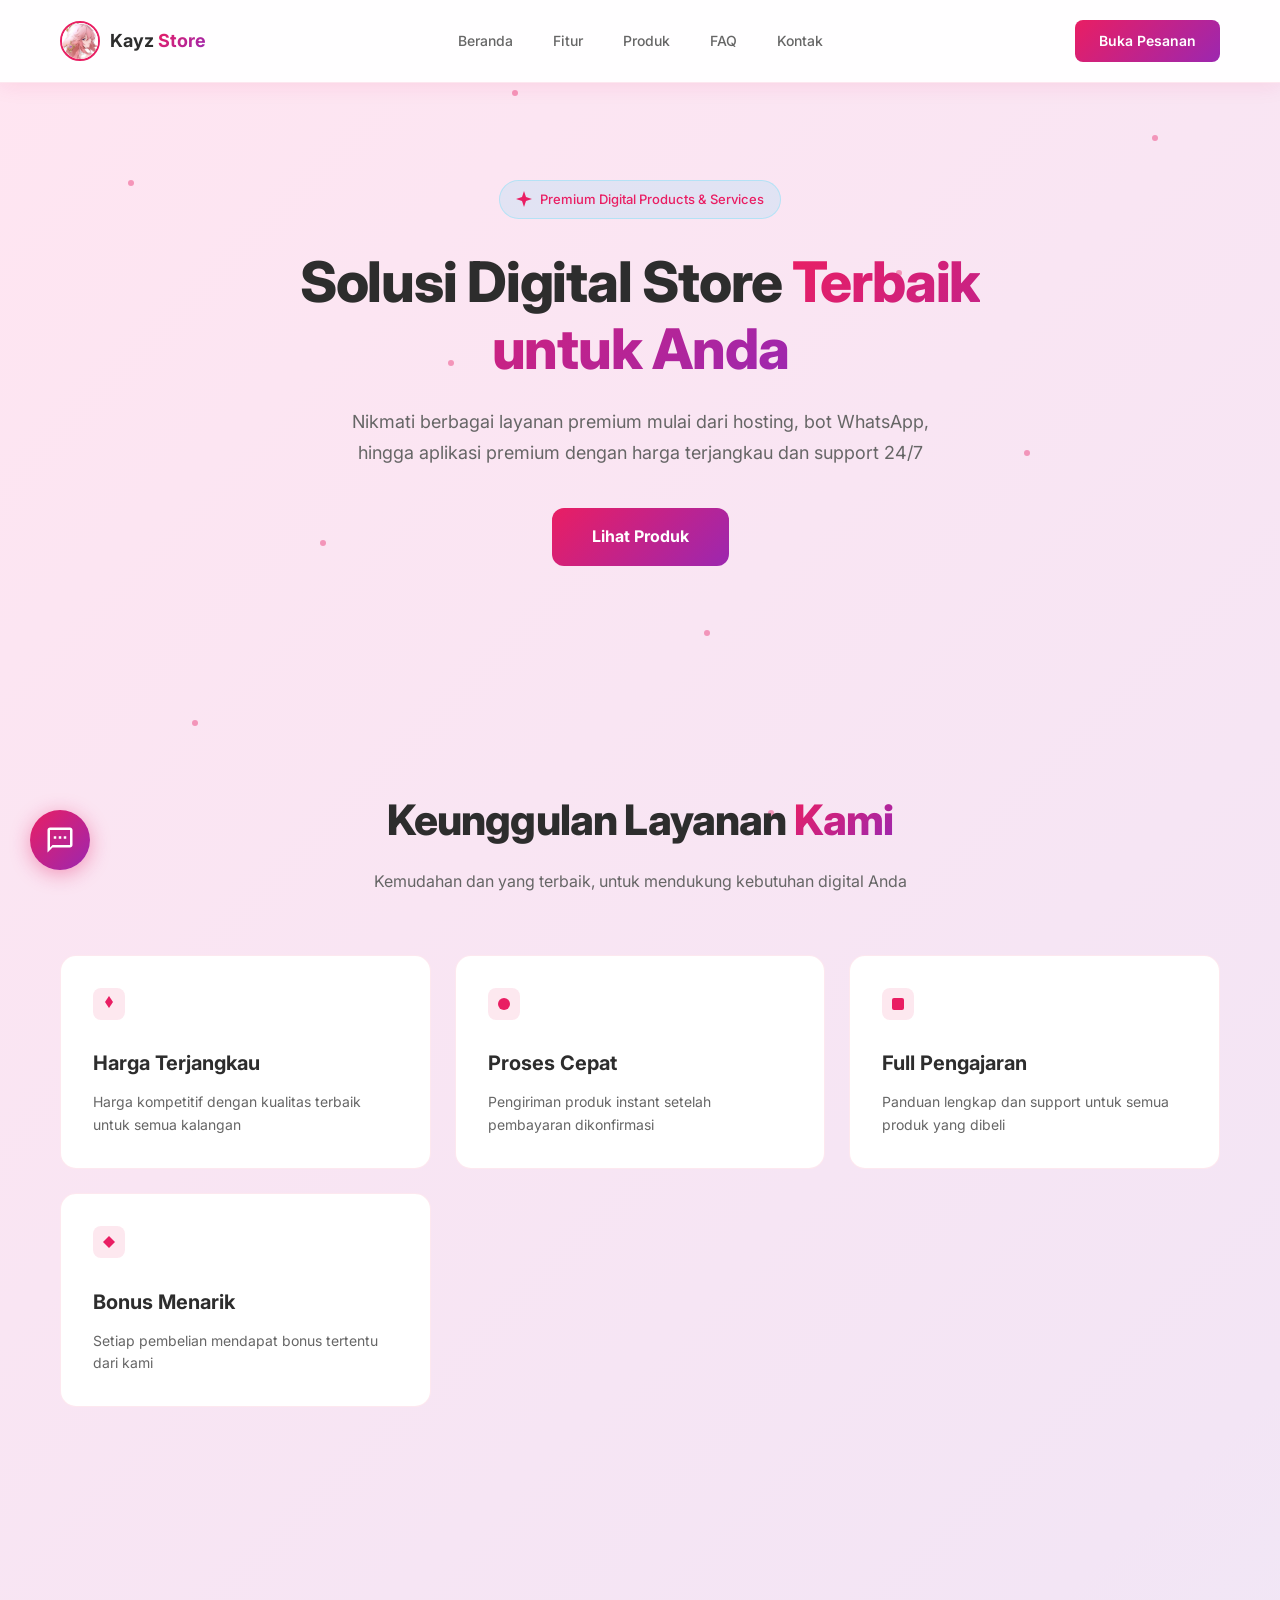
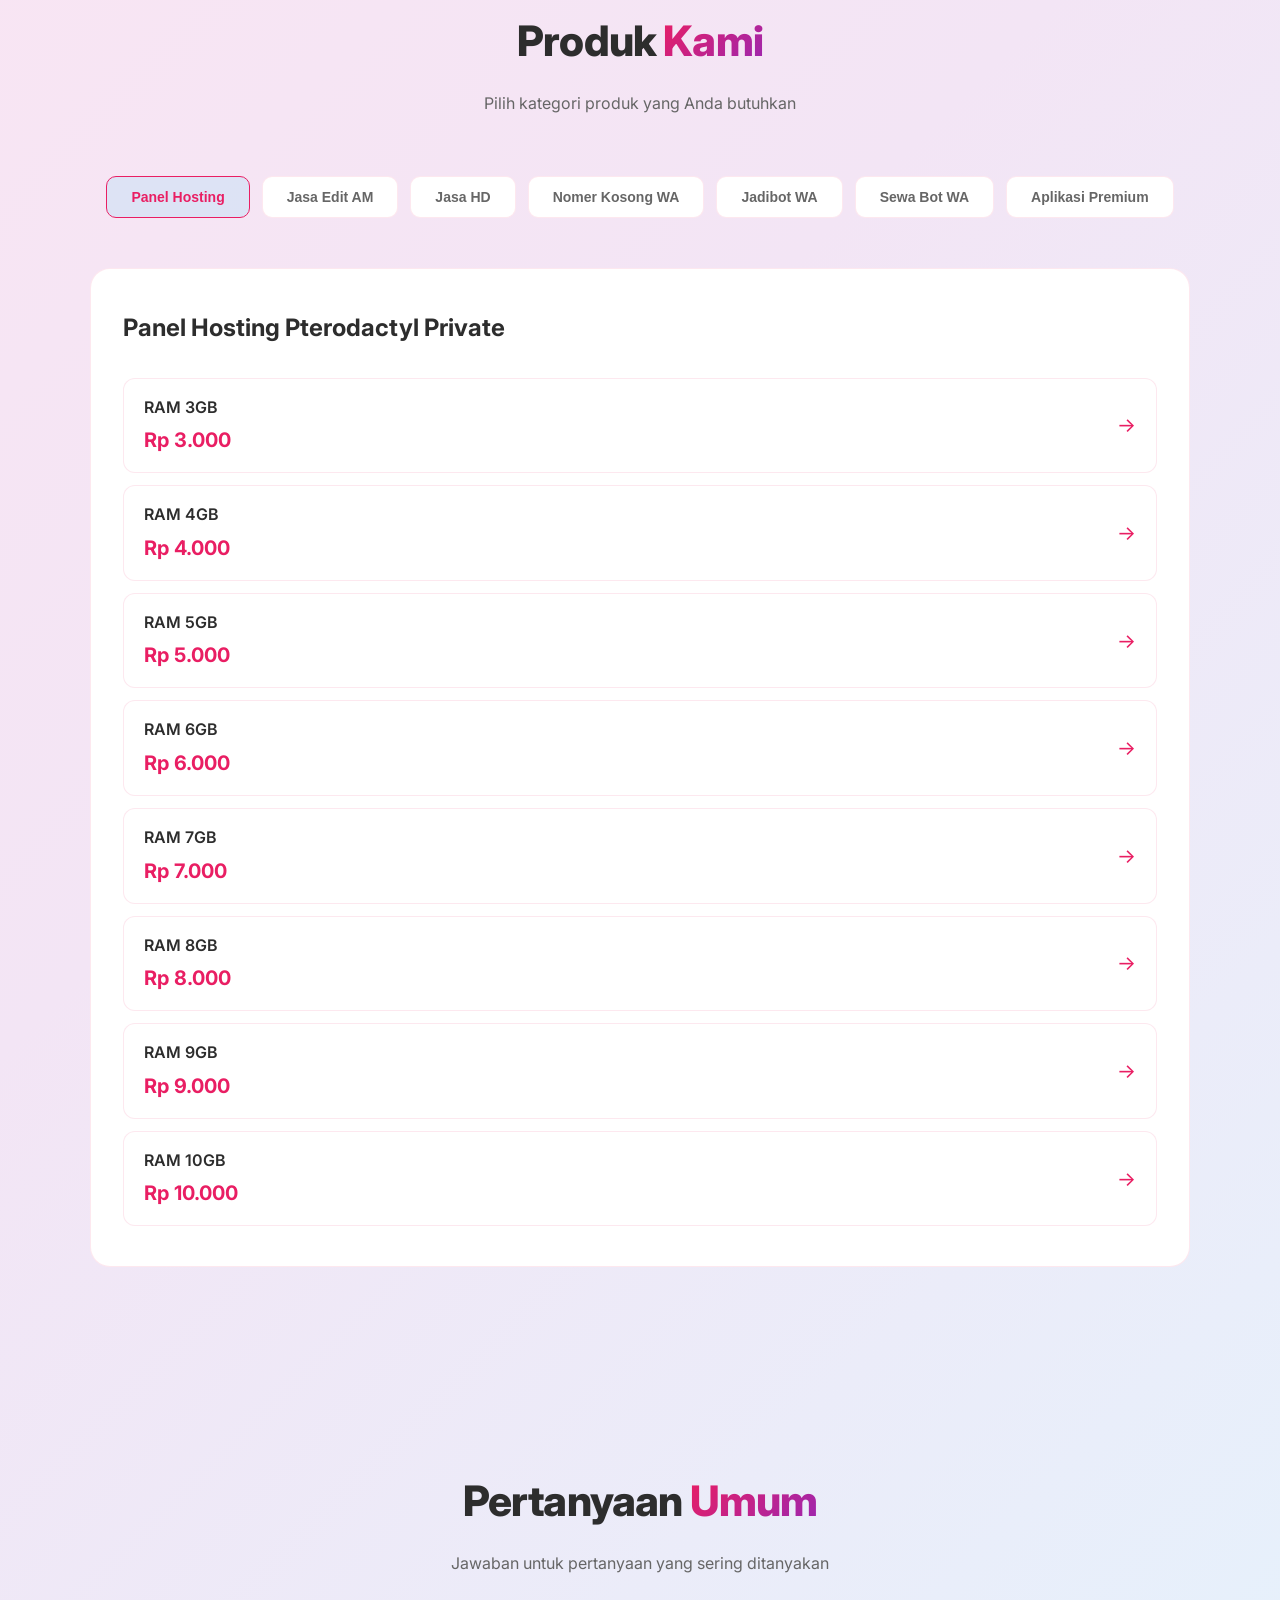
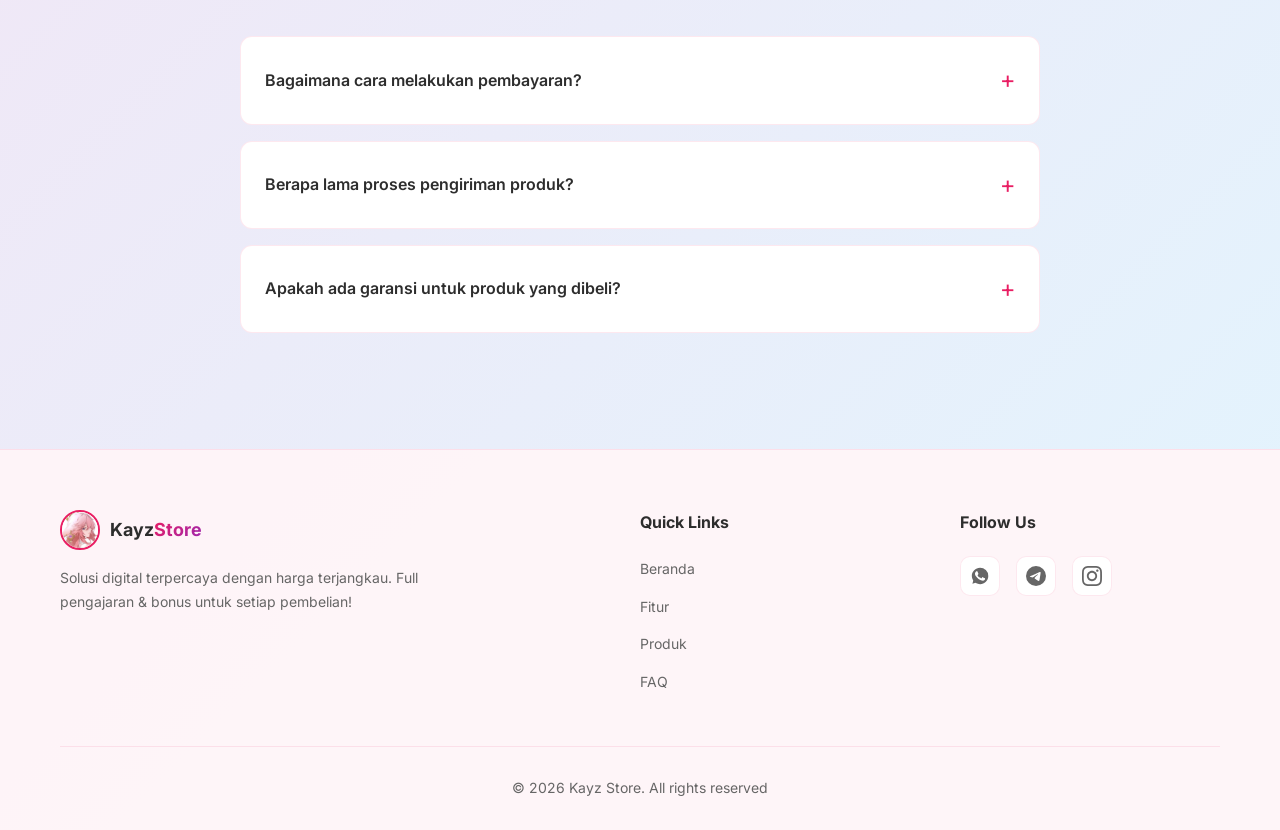
==== index.html @ a599d887 "Add files via upload" ====
<!DOCTYPE html>
<html lang="id">
<head>
    <meta charset="UTF-8">
    <meta name="viewport" content="width=device-width, initial-scale=1.0">
    <title>Kayz Store - Premium Digital Store</title>
    <link rel="stylesheet" href="style.css">
    <link rel="preconnect" href="https://fonts.googleapis.com">
    <link rel="preconnect" href="https://fonts.gstatic.com" crossorigin>
    <link href="https://fonts.googleapis.com/css2?family=Inter:wght@300;400;500;600;700;800&display=swap" rel="stylesheet">
</head>
<body>
    <!-- Animated Background Particles -->
    <div class="particles-container">
        <div class="particle"></div>
        <div class="particle"></div>
        <div class="particle"></div>
        <div class="particle"></div>
        <div class="particle"></div>
        <div class="particle"></div>
        <div class="particle"></div>
        <div class="particle"></div>
        <div class="particle"></div>
        <div class="particle"></div>
    </div>

    <!-- Navigation --> 
    <nav class="navbar">
        <div class="container">
            <div class="nav-content">
                <div class="logo">
                    <img src="kayz.png" alt="Kayz Store" class="logo-img" onerror="this.style.display='none'; this.nextElementSibling.style.display='inline-block';">
                    <svg width="20" height="20" viewBox="0 0 20 20" fill="none" style="display:none;">
                        <rect width="20" height="20" rx="4" fill="url(#gradient1)"/>
                        <defs>
                            <linearGradient id="gradient1" x1="0" y1="0" x2="20" y2="20">
                                <stop offset="0%" stop-color="#E91E63"/>
                                <stop offset="100%" stop-color="#9C27B0"/>
                            </linearGradient>
                        </defs>
                    </svg>
                    <span>Kayz <span class="logo-gradient">Store</span></span>
                </div>
                <ul class="nav-menu">
                    <li><a href="#beranda">Beranda</a></li>
                    <li><a href="#fitur">Fitur</a></li>
                    <li><a href="#produk">Produk</a></li>
                    <li><a href="#faq">FAQ</a></li>
                    <li><a href="#kontak">Kontak</a></li>
                </ul>
                <a href="#produk" class="btn-primary">Buka Pesanan</a>
            </div>
        </div>
    </nav>

    <!-- Hero Section -->
    <section class="hero" id="beranda">
        <div class="container">
            <div class="hero-content">
                <div class="badge">
                    <svg width="16" height="16" viewBox="0 0 16 16" fill="none">
                        <path d="M8 0L10 6L16 8L10 10L8 16L6 10L0 8L6 6L8 0Z" fill="#E91E63"/>
                    </svg>
                    <span>Premium Digital Products & Services</span>
                </div>
                <h1 class="hero-title">
                    Solusi Digital Store <span class="gradient-text">Terbaik untuk Anda</span>
                </h1>
                <p class="hero-description">
                    Nikmati berbagai layanan premium mulai dari hosting, bot WhatsApp, 
                    hingga aplikasi premium dengan harga terjangkau dan support 24/7
                </p>
                <a href="#produk" class="btn-hero">Lihat Produk</a>
            </div>
        </div>
    </section>

    <!-- Features Section -->
    <section class="features" id="fitur">
        <div class="container">
            <div class="section-header">
                <h2>Keunggulan Layanan <span class="gradient-text">Kami</span></h2>
                <p>Kemudahan dan yang terbaik, untuk mendukung kebutuhan digital Anda</p>
            </div>
            <div class="features-grid">
                <div class="feature-card">
                    <div class="feature-icon">
                        <svg width="32" height="32" viewBox="0 0 32 32" fill="none">
                            <rect width="32" height="32" rx="8" fill="rgba(233, 30, 99, 0.1)"/>
                            <path d="M16 8L20 14L16 20L12 14L16 8Z" fill="#E91E63"/>
                        </svg>
                    </div>
                    <h3>Harga Terjangkau</h3>
                    <p>Harga kompetitif dengan kualitas terbaik untuk semua kalangan</p>
                </div>
                <div class="feature-card">
                    <div class="feature-icon">
                        <svg width="32" height="32" viewBox="0 0 32 32" fill="none">
                            <rect width="32" height="32" rx="8" fill="rgba(233, 30, 99, 0.1)"/>
                            <circle cx="16" cy="16" r="6" fill="#E91E63"/>
                        </svg>
                    </div>
                    <h3>Proses Cepat</h3>
                    <p>Pengiriman produk instant setelah pembayaran dikonfirmasi</p>
                </div>
                <div class="feature-card">
                    <div class="feature-icon">
                        <svg width="32" height="32" viewBox="0 0 32 32" fill="none">
                            <rect width="32" height="32" rx="8" fill="rgba(233, 30, 99, 0.1)"/>
                            <rect x="10" y="10" width="12" height="12" rx="2" fill="#E91E63"/>
                        </svg>
                    </div>
                    <h3>Full Pengajaran</h3>
                    <p>Panduan lengkap dan support untuk semua produk yang dibeli</p>
                </div>
                <div class="feature-card">
                    <div class="feature-icon">
                        <svg width="32" height="32" viewBox="0 0 32 32" fill="none">
                            <rect width="32" height="32" rx="8" fill="rgba(233, 30, 99, 0.1)"/>
                            <path d="M16 10L22 16L16 22L10 16L16 10Z" fill="#E91E63"/>
                        </svg>
                    </div>
                    <h3>Bonus Menarik</h3>
                    <p>Setiap pembelian mendapat bonus tertentu dari kami</p>
                </div>
            </div>
        </div>
    </section>

    <!-- Products Section -->
    <section class="packages" id="produk">
        <div class="container">
            <div class="section-header">
                <h2>Produk <span class="gradient-text">Kami</span></h2>
                <p>Pilih kategori produk yang Anda butuhkan</p>
            </div>
            <div class="package-tabs">
                <button class="tab-btn active" data-tab="panel">Panel Hosting</button>
                <button class="tab-btn" data-tab="jasaedit">Jasa Edit AM</button>
                <button class="tab-btn" data-tab="jasahd">Jasa HD</button>
                <button class="tab-btn" data-tab="nomer">Nomer Kosong WA</button>
                <button class="tab-btn" data-tab="jadibot">Jadibot WA</button>
                <button class="tab-btn" data-tab="sewabot">Sewa Bot WA</button>
                <button class="tab-btn" data-tab="aplikasi">Aplikasi Premium</button>
            </div>

            <!-- Panel Hosting Content -->
            <div id="content-panel" class="tab-content active">
                <div class="packages-grid">
                    <div class="package-card">
                        <div class="package-header">
                            <h3>Panel Hosting Pterodactyl Private</h3>
                        </div>
                        <div class="product-list">
                            <div class="product-item" onclick="openPaymentModal('RAM 3GB', '3.000')">
                                <div class="product-info">
                                    <h4>RAM 3GB</h4>
                                    <p>Rp 3.000</p>
                                </div>
                                <span class="product-arrow">→</span>
                            </div>
                            <div class="product-item" onclick="openPaymentModal('RAM 4GB', '4.000')">
                                <div class="product-info">
                                    <h4>RAM 4GB</h4>
                                    <p>Rp 4.000</p>
                                </div>
                                <span class="product-arrow">→</span>
                            </div>
                            <div class="product-item" onclick="openPaymentModal('RAM 5GB', '5.000')">
                                <div class="product-info">
                                    <h4>RAM 5GB</h4>
                                    <p>Rp 5.000</p>
                                </div>
                                <span class="product-arrow">→</span>
                            </div>
                            <div class="product-item" onclick="openPaymentModal('RAM 6GB', '6.000')">
                                <div class="product-info">
                                    <h4>RAM 6GB</h4>
                                    <p>Rp 6.000</p>
                                </div>
                                <span class="product-arrow">→</span>
                            </div>
                            <div class="product-item" onclick="openPaymentModal('RAM 7GB', '7.000')">
                                <div class="product-info">
                                    <h4>RAM 7GB</h4>
                                    <p>Rp 7.000</p>
                                </div>
                                <span class="product-arrow">→</span>
                            </div>
                            <div class="product-item" onclick="openPaymentModal('RAM 8GB', '8.000')">
                                <div class="product-info">
                                    <h4>RAM 8GB</h4>
                                    <p>Rp 8.000</p>
                                </div>
                                <span class="product-arrow">→</span>
                            </div>
                            <div class="product-item" onclick="openPaymentModal('RAM 9GB', '9.000')">
                                <div class="product-info">
                                    <h4>RAM 9GB</h4>
                                    <p>Rp 9.000</p>
                                </div>
                                <span class="product-arrow">→</span>
                            </div>
                            <div class="product-item" onclick="openPaymentModal('RAM 10GB', '10.000')">
                                <div class="product-info">
                                    <h4>RAM 10GB</h4>
                                    <p>Rp 10.000</p>
                                </div>
                                <span class="product-arrow">→</span>
                            </div>
                        </div>
                    </div>
                </div>
            </div>

            <!-- Jasa Edit AM Content -->
            <div id="content-jasaedit" class="tab-content">
                <div class="packages-grid">
                    <div class="package-card">
                        <div class="package-header">
                            <h3>Jasa Edit AM ( Preset Dari Lu )</h3>
                        </div>
                        <div class="product-list">
                            <div class="product-item" onclick="openPaymentModal('Jasa Edit AM - Konsep Sendiri', '2.000 - 5.000')">
                                <div class="product-info">
                                    <h4>Konsep Sendiri</h4>
                                    <p>Rp 2.000 - 5.000</p>
                                </div>
                                <span class="product-arrow">→</span>
                            </div>
                            <div class="product-item" onclick="openPaymentModal('Jasa Edit AM - Konsep Collab', '4.000 - 7.000')">
                                <div class="product-info">
                                    <h4>Konsep Collab</h4>
                                    <p>Rp 4.000 - 7.000</p>
                                </div>
                                <span class="product-arrow">→</span>
                            </div>
                        </div>
                    </div>
                </div>
            </div>

            <!-- Jasa HD Content -->
            <div id="content-jasahd" class="tab-content">
                <div class="packages-grid">
                    <div class="package-card">
                        <div class="package-header">
                            <h3>Jasa HD</h3>
                        </div>
                        <div class="product-list">
                            <div class="product-item" onclick="openPaymentModal('Jasa HD - Foto', '50P')">
                                <div class="product-info">
                                    <h4>Foto</h4>
                                    <p>50P</p>
                                </div>
                                <span class="product-arrow">→</span>
                            </div>
                            <div class="product-item" onclick="openPaymentModal('Jasa HD - Super HD', '500P')">
                                <div class="product-info">
                                    <h4>Super HD</h4>
                                    <p>150P</p>
                                </div>
                                <span class="product-arrow">→</span>
                            </div>
                            <div class="product-item" onclick="openPaymentModal('Jasa HD - Video', '100P')">
                                <div class="product-info">
                                    <h4>Video</h4>
                                    <p>100P</p>
                                </div>
                                <span class="product-arrow">→</span>
                            </div>
                        </div>
                    </div>
                </div>
            </div>

            <!-- Nomer Kosong WA Content -->
            <div id="content-nomer" class="tab-content">
                <div class="packages-grid">
                    <div class="package-card">
                        <div class="package-header">
                            <h3>Nomer Kosong WhatsApp</h3>
                        </div>
                        <div class="product-list">
                            <div class="product-item" onclick="openPaymentModal('Nomer Kosong WA - 1 Nomer', '5.000')">
                                <div class="product-info">
                                    <h4>1 Nomer</h4>
                                    <p>Rp 5.000</p>
                                </div>
                                <span class="product-arrow">→</span>
                            </div>
                            <div class="product-item" onclick="openPaymentModal('Nomer Kosong WA - 2 Nomer', '9.000')">
                                <div class="product-info">
                                    <h4>2 Nomer</h4>
                                    <p>Rp 9.000</p>
                                </div>
                                <span class="product-arrow">→</span>
                            </div>
                        </div>
                    </div>
                </div>
            </div>

            <!-- Jadibot WA Content -->
            <div id="content-jadibot" class="tab-content">
                <div class="packages-grid">
                    <div class="package-card">
                        <div class="package-header">
                            <h3>Jadibot WhatsApp</h3>
                        </div>
                        <div class="product-list">
                            <div class="product-item" onclick="openPaymentModal('Jadibot WA - 15 Hari', '8.000')">
                                <div class="product-info">
                                    <h4>15 Hari</h4>
                                    <p>Rp 8.000</p>
                                </div>
                                <span class="product-arrow">→</span>
                            </div>
                            <div class="product-item" onclick="openPaymentModal('Jadibot WA - 30 Hari', '15.000')">
                                <div class="product-info">
                                    <h4>30 Hari</h4>
                                    <p>Rp 15.000</p>
                                </div>
                                <span class="product-arrow">→</span>
                            </div>
                        </div>
                    </div>
                </div>
            </div>

            <!-- Sewa Bot WA Content -->
            <div id="content-sewabot" class="tab-content">
                <div class="packages-grid">
                    <div class="package-card">
                        <div class="package-header">
                            <h3>Sewa Bot WhatsApp</h3>
                        </div>
                        <div class="product-list">
                            <div class="product-item" onclick="openPaymentModal('Sewa Bot WA - 1 Hari', '1.000')">
                                <div class="product-info">
                                    <h4>1 Hari</h4>
                                    <p>Rp 1.000</p>
                                </div>
                                <span class="product-arrow">→</span>
                            </div>
                            <div class="product-item" onclick="openPaymentModal('Sewa Bot WA - 10 Hari', '7.000')">
                                <div class="product-info">
                                    <h4>10 Hari</h4>
                                    <p>Rp 7.000</p>
                                </div>
                                <span class="product-arrow">→</span>
                            </div>
                            <div class="product-item" onclick="openPaymentModal('Sewa Bot WA - 20 Hari', '11.000')">
                                <div class="product-info">
                                    <h4>20 Hari</h4>
                                    <p>Rp 11.000</p>
                                </div>
                                <span class="product-arrow">→</span>
                            </div>
                            <div class="product-item" onclick="openPaymentModal('Sewa Bot WA - 30 Hari', '15.000')">
                                <div class="product-info">
                                    <h4>30 Hari</h4>
                                    <p>Rp 15.000</p>
                                </div>
                                <span class="product-arrow">→</span>
                            </div>
                        </div>
                    </div>
                </div>
            </div>

            <!-- Aplikasi Premium Content -->
            <div id="content-aplikasi" class="tab-content">
                <div class="packages-grid">
                    <div class="package-card">
                        <div class="package-header">
                            <h3>Aplikasi Premium</h3>
                        </div>
                        <div class="product-list" style="grid-template-columns: 1fr 1fr;">
                            <div class="product-item" onclick="openPaymentModal('AM Premium', 'Chat Admin')">
                                <div class="product-info">
                                    <h4>AM</h4>
                                </div>
                                <span class="product-arrow">→</span>
                            </div>
                            <div class="product-item" onclick="openPaymentModal('App Musik Premium', 'Chat Admin')">
                                <div class="product-info">
                                    <h4>App Musik</h4>
                                </div>
                                <span class="product-arrow">→</span>
                            </div>
                            <div class="product-item" onclick="openPaymentModal('BStation Premium', 'Chat Admin')">
                                <div class="product-info">
                                    <h4>BStation</h4>
                                </div>
                                <span class="product-arrow">→</span>
                            </div>
                            <div class="product-item" onclick="openPaymentModal('Canva Premium', 'Chat Admin')">
                                <div class="product-info">
                                    <h4>Canva</h4>
                                </div>
                                <span class="product-arrow">→</span>
                            </div>
                            <div class="product-item" onclick="openPaymentModal('CapCut Premium', 'Chat Admin')">
                                <div class="product-info">
                                    <h4>CapCut</h4>
                                </div>
                                <span class="product-arrow">→</span>
                            </div>
                            <div class="product-item" onclick="openPaymentModal('ChatGPT Premium', 'Chat Admin')">
                                <div class="product-info">
                                    <h4>ChatGPT</h4>
                                </div>
                                <span class="product-arrow">→</span>
                            </div>
                            <div class="product-item" onclick="openPaymentModal('Fizzo Premium', 'Chat Admin')">
                                <div class="product-info">
                                    <h4>Fizzo</h4>
                                </div>
                                <span class="product-arrow">→</span>
                            </div>
                            <div class="product-item" onclick="openPaymentModal('Gemini Premium', 'Chat Admin')">
                                <div class="product-info">
                                    <h4>Gemini</h4>
                                </div>
                                <span class="product-arrow">→</span>
                            </div>
                            <div class="product-item" onclick="openPaymentModal('Get Contact Premium', 'Chat Admin')">
                                <div class="product-info">
                                    <h4>Get Contact</h4>
                                </div>
                                <span class="product-arrow">→</span>
                            </div>
                            <div class="product-item" onclick="openPaymentModal('Ibis Paint Premium', 'Chat Admin')">
                                <div class="product-info">
                                    <h4>Ibis Paint</h4>
                                </div>
                                <span class="product-arrow">→</span>
                            </div>
                            <div class="product-item" onclick="openPaymentModal('iQiyi Premium', 'Chat Admin')">
                                <div class="product-info">
                                    <h4>iQiyi</h4>
                                </div>
                                <span class="product-arrow">→</span>
                            </div>
                            <div class="product-item" onclick="openPaymentModal('Lightroom Premium', 'Chat Admin')">
                                <div class="product-info">
                                    <h4>Lightroom</h4>
                                </div>
                                <span class="product-arrow">→</span>
                            </div>
                            <div class="product-item" onclick="openPaymentModal('Loklok Premium', 'Chat Admin')">
                                <div class="product-info">
                                    <h4>Loklok</h4>
                                </div>
                                <span class="product-arrow">→</span>
                            </div>
                            <div class="product-item" onclick="openPaymentModal('MangoTV Premium', 'Chat Admin')">
                                <div class="product-info">
                                    <h4>MangoTV</h4>
                                </div>
                                <span class="product-arrow">→</span>
                            </div>
                            <div class="product-item" onclick="openPaymentModal('Meitu Premium', 'Chat Admin')">
                                <div class="product-info">
                                    <h4>Meitu</h4>
                                </div>
                                <span class="product-arrow">→</span>
                            </div>
                            <div class="product-item" onclick="openPaymentModal('Melolo Premium', 'Chat Admin')">
                                <div class="product-info">
                                    <h4>Melolo</h4>
                                </div>
                                <span class="product-arrow">→</span>
                            </div>
                            <div class="product-item" onclick="openPaymentModal('Microsoft Premium', 'Chat Admin')">
                                <div class="product-info">
                                    <h4>Microsoft</h4>
                                </div>
                                <span class="product-arrow">→</span>
                            </div>
                            <div class="product-item" onclick="openPaymentModal('Netflix Premium', 'Chat Admin')">
                                <div class="product-info">
                                    <h4>Netflix</h4>
                                </div>
                                <span class="product-arrow">→</span>
                            </div>
                            <div class="product-item" onclick="openPaymentModal('Picsart Premium', 'Chat Admin')">
                                <div class="product-info">
                                    <h4>Picsart</h4>
                                </div>
                                <span class="product-arrow">→</span>
                            </div>
                            <div class="product-item" onclick="openPaymentModal('Prime Premium', 'Chat Admin')">
                                <div class="product-info">
                                    <h4>Prime</h4>
                                </div>
                                <span class="product-arrow">→</span>
                            </div>
                            <div class="product-item" onclick="openPaymentModal('Remini Premium', 'Chat Admin')">
                                <div class="product-info">
                                    <h4>Remini</h4>
                                </div>
                                <span class="product-arrow">→</span>
                            </div>
                            <div class="product-item" onclick="openPaymentModal('Spotify Premium', 'Chat Admin')">
                                <div class="product-info">
                                    <h4>Spotify</h4>
                                </div>
                                <span class="product-arrow">→</span>
                            </div>
                            <div class="product-item" onclick="openPaymentModal('Vidio Premium', 'Chat Admin')">
                                <div class="product-info">
                                    <h4>Vidio</h4>
                                </div>
                                <span class="product-arrow">→</span>
                            </div>
                            <div class="product-item" onclick="openPaymentModal('Viu Premium', 'Chat Admin')">
                                <div class="product-info">
                                    <h4>Viu</h4>
                                </div>
                                <span class="product-arrow">→</span>
                            </div>
                            <div class="product-item" onclick="openPaymentModal('VPN Premium', 'Chat Admin')">
                                <div class="product-info">
                                    <h4>VPN</h4>
                                </div>
                                <span class="product-arrow">→</span>
                            </div>
                            <div class="product-item" onclick="openPaymentModal('WeTV Premium', 'Chat Admin')">
                                <div class="product-info">
                                    <h4>WeTV</h4>
                                </div>
                                <span class="product-arrow">→</span>
                            </div>
                            <div class="product-item" onclick="openPaymentModal('Wibuku Premium', 'Chat Admin')">
                                <div class="product-info">
                                    <h4>Wibuku</h4>
                                </div>
                                <span class="product-arrow">→</span>
                            </div>
                            <div class="product-item" onclick="openPaymentModal('Wink Premium', 'Chat Admin')">
                                <div class="product-info">
                                    <h4>Wink</h4>
                                </div>
                                <span class="product-arrow">→</span>
                            </div>
                            <div class="product-item" onclick="openPaymentModal('YouTube Premium', 'Chat Admin')">
                                <div class="product-info">
                                    <h4>YouTube</h4>
                                </div>
                                <span class="product-arrow">→</span>
                            </div>
                            <div class="product-item" onclick="openPaymentModal('Zoom Premium', 'Chat Admin')">
                                <div class="product-info">
                                    <h4>Zoom</h4>
                                </div>
                                <span class="product-arrow">→</span>
                            </div>
                        </div>
                    </div>
                </div>
            </div>
        </div>
    </section>

    <!-- FAQ Section -->
    <section class="faq" id="faq">
        <div class="container">
            <div class="section-header">
                <h2>Pertanyaan <span class="gradient-text">Umum</span></h2>
                <p>Jawaban untuk pertanyaan yang sering ditanyakan</p>
            </div>
            <div class="faq-list">
                <div class="faq-item">
                    <div class="faq-question">
                        <h3>Bagaimana cara melakukan pembayaran?</h3>
                        <span class="faq-icon">+</span>
                    </div>
                    <div class="faq-answer">
                        <p>Pilih produk yang Anda inginkan, kemudian pilih metode pembayaran DANA atau QRIS. Setelah transfer, konfirmasi ke admin untuk proses lebih lanjut.</p>
                    </div>
                </div>
                <div class="faq-item">
                    <div class="faq-question">
                        <h3>Berapa lama proses pengiriman produk?</h3>
                        <span class="faq-icon">+</span>
                    </div>
                    <div class="faq-answer">
                        <p>Produk akan dikirim maksimal 5-10 menit setelah pembayaran dikonfirmasi oleh admin kami.</p>
                    </div>
                </div>
                <div class="faq-item">
                    <div class="faq-question">
                        <h3>Apakah ada garansi untuk produk yang dibeli?</h3>
                        <span class="faq-icon">+</span>
                    </div>
                    <div class="faq-answer">
                        <p>Ya, semua produk kami bergaransi. Jika ada masalah, hubungi admin kami untuk mendapatkan bantuan atau penggantian.</p>
                    </div>
                </div>
            </div>
        </div>
    </section>

    <!-- Footer -->
    <footer class="footer" id="kontak">
        <div class="container">
            <div class="footer-content">
                <div class="footer-brand">
                    <div class="logo">
                        <img src="kayz.png" alt="Kayz Store" class="logo-img" onerror="this.style.display='none'; this.nextElementSibling.style.display='inline-block';">
                        <svg width="20" height="20" viewBox="0 0 20 20" fill="none" style="display:none;">
                            <rect width="20" height="20" rx="4" fill="url(#gradient2)"/>
                            <defs>
                                <linearGradient id="gradient2" x1="0" y1="0" x2="20" y2="20">
                                    <stop offset="0%" stop-color="#E91E63"/>
                                    <stop offset="100%" stop-color="#9C27B0"/>
                                </linearGradient>
                            </defs>
                        </svg>
                        <span>Kayz<span class="logo-gradient">Store</span></span>
                    </div>
                    <p>Solusi digital terpercaya dengan harga terjangkau. Full pengajaran & bonus untuk setiap pembelian!</p>
                </div>
                <div class="footer-links">
                    <h4>Quick Links</h4>
                    <ul>
                        <li><a href="#beranda">Beranda</a></li>
                        <li><a href="#fitur">Fitur</a></li>
                        <li><a href="#produk">Produk</a></li>
                        <li><a href="#faq">FAQ</a></li>
                    </ul>
                </div>
                <div class="footer-social">
                    <h4>Follow Us</h4>
                    <div class="social-icons">
                        <a href="https://whatsapp.com/channel/0029VbARUjuJUM2gI26vem1k"
   target="_blank"
   aria-label="WhatsApp Channel">
    <svg width="20" height="20" viewBox="0 0 24 24" fill="currentColor">
        <path d="M17.472 14.382c-.297-.149-1.758-.867-2.03-.967-.273-.099-.471-.148-.67.15-.197.297-.767.966-.94 1.164-.173.199-.347.223-.644.075-.297-.15-1.255-.463-2.39-1.475-.883-.788-1.48-1.761-1.653-2.059-.173-.297-.018-.458.13-.606.134-.133.298-.347.446-.52.149-.174.198-.298.298-.497.099-.198.05-.371-.025-.52-.075-.149-.669-1.612-.916-2.207-.242-.579-.487-.5-.669-.51-.173-.008-.371-.01-.57-.01-.198 0-.52.074-.792.372-.272.297-1.04 1.016-1.04 2.479 0 1.462 1.065 2.875 1.213 3.074.149.198 2.096 3.2 5.077 4.487.709.306 1.262.489 1.694.625.712.227 1.36.195 1.871.118.571-.085 1.758-.719 2.006-1.413.248-.694.248-1.289.173-1.413-.074-.124-.272-.198-.57-.347m-5.421 7.403h-.004a9.87 9.87 0 01-5.031-1.378l-.361-.214-3.741.982.998-3.648-.235-.374a9.86 9.86 0 01-1.51-5.26c.001-5.45 4.436-9.884 9.888-9.884 2.64 0 5.122 1.03 6.988 2.898a9.825 9.825 0 012.893 6.994c-.003 5.45-4.437 9.884-9.885 9.884"/>
    </svg>
</a>
                        <a href="https://t.me/UsKayz" target="_blank" aria-label="Telegram">
                            <svg width="20" height="20" viewBox="0 0 24 24" fill="currentColor">
                                <path d="M11.944 0A12 12 0 0 0 0 12a12 12 0 0 0 12 12 12 12 0 0 0 12-12A12 12 0 0 0 12 0a12 12 0 0 0-.056 0zm4.962 7.224c.1-.002.321.023.465.14a.506.506 0 0 1 .171.325c.016.093.036.306.02.472-.18 1.898-.962 6.502-1.36 8.627-.168.9-.499 1.201-.82 1.23-.696.065-1.225-.46-1.9-.902-1.056-.693-1.653-1.124-2.678-1.8-1.185-.78-.417-1.21.258-1.91.177-.184 3.247-2.977 3.307-3.23.007-.032.014-.15-.056-.212s-.174-.041-.249-.024c-.106.024-1.793 1.14-5.061 3.345-.48.33-.913.49-1.302.48-.428-.008-1.252-.241-1.865-.44-.752-.245-1.349-.374-1.297-.789.027-.216.325-.437.893-.663 3.498-1.524 5.83-2.529 6.998-3.014 3.332-1.386 4.025-1.627 4.476-1.635z"/>
                            </svg>
                        </a>
                        <a href="https://instagram.com/magershah" target="_blank" aria-label="Instagram">
                            <svg width="20" height="20" viewBox="0 0 24 24" fill="currentColor">
                                <path d="M12 0C8.74 0 8.333.015 7.053.072 5.775.132 4.905.333 4.14.63c-.789.306-1.459.717-2.126 1.384S.935 3.35.63 4.14C.333 4.905.131 5.775.072 7.053.012 8.333 0 8.74 0 12s.015 3.667.072 4.947c.06 1.277.261 2.148.558 2.913.306.788.717 1.459 1.384 2.126.667.666 1.336 1.079 2.126 1.384.766.296 1.636.499 2.913.558C8.333 23.988 8.74 24 12 24s3.667-.015 4.947-.072c1.277-.06 2.148-.262 2.913-.558.788-.306 1.459-.718 2.126-1.384.666-.667 1.079-1.335 1.384-2.126.296-.765.499-1.636.558-2.913.06-1.28.072-1.687.072-4.947s-.015-3.667-.072-4.947c-.06-1.277-.262-2.149-.558-2.913-.306-.789-.718-1.459-1.384-2.126C21.319 1.347 20.651.935 19.86.63c-.765-.297-1.636-.499-2.913-.558C15.667.012 15.26 0 12 0zm0 2.16c3.203 0 3.585.016 4.85.071 1.17.055 1.805.249 2.227.415.562.217.96.477 1.382.896.419.42.679.819.896 1.381.164.422.36 1.057.413 2.227.057 1.266.07 1.646.07 4.85s-.015 3.585-.074 4.85c-.061 1.17-.256 1.805-.421 2.227-.224.562-.479.96-.899 1.382-.419.419-.824.679-1.38.896-.42.164-1.065.36-2.235.413-1.274.057-1.649.07-4.859.07-3.211 0-3.586-.015-4.859-.074-1.171-.061-1.816-.256-2.236-.421-.569-.224-.96-.479-1.379-.899-.421-.419-.69-.824-.9-1.38-.165-.42-.359-1.065-.42-2.235-.045-1.26-.061-1.649-.061-4.844 0-3.196.016-3.586.061-4.861.061-1.17.255-1.814.42-2.234.21-.57.479-.96.9-1.381.419-.419.81-.689 1.379-.898.42-.166 1.051-.361 2.221-.421 1.275-.045 1.65-.06 4.859-.06l.045.03zm0 3.678c-3.405 0-6.162 2.76-6.162 6.162 0 3.405 2.76 6.162 6.162 6.162 3.405 0 6.162-2.76 6.162-6.162 0-3.405-2.76-6.162-6.162-6.162zM12 16c-2.21 0-4-1.79-4-4s1.79-4 4-4 4 1.79 4 4-1.79 4-4 4zm7.846-10.405c0 .795-.646 1.44-1.44 1.44-.795 0-1.44-.646-1.44-1.44 0-.794.646-1.439 1.44-1.439.793-.001 1.44.645 1.44 1.439z"/>
                            </svg>
                        </a>
                    </div>
                </div>
            </div>
            <div class="footer-bottom">
                <p>&copy; 2026 Kayz Store. All rights reserved</p>
            </div>
        </div>
    </footer>

    <!-- Payment Modal -->
    <div id="paymentModal" class="modal">
    <div class="modal-content">
        <span class="modal-close" onclick="closePaymentModal()">&times;</span>

        <div class="modal-header">
            <h3 id="productName">Nama Produk</h3>
            <p>Silakan hubungi kami untuk melanjutkan</p>
        </div>

        <!-- Tombol WhatsApp saja -->
        <a
            href="https://wa.me/6285126053305"
            target="_blank"
            class="whatsapp-btn"
            style="margin-top:20px;"
        >
            💬 Hubungi via WhatsApp
        </a>
    </div> 
</div>

    <!-- Floating Chat Owner Button -->
    <div class="chat-owner-container">
        <div class="chat-options">
            <a href="https://wa.me/6285126053305" target="_blank" class="chat-option whatsapp">
                <svg viewBox="0 0 24 24">
                    <path d="M17.472 14.382c-.297-.149-1.758-.867-2.03-.967-.273-.099-.471-.148-.67.15-.197.297-.767.966-.94 1.164-.173.199-.347.223-.644.075-.297-.15-1.255-.463-2.39-1.475-.883-.788-1.48-1.761-1.653-2.059-.173-.297-.018-.458.13-.606.134-.133.298-.347.446-.52.149-.174.198-.298.298-.497.099-.198.05-.371-.025-.52-.075-.149-.669-1.612-.916-2.207-.242-.579-.487-.5-.669-.51-.173-.008-.371-.01-.57-.01-.198 0-.52.074-.792.372-.272.297-1.04 1.016-1.04 2.479 0 1.462 1.065 2.875 1.213 3.074.149.198 2.096 3.2 5.077 4.487.709.306 1.262.489 1.694.625.712.227 1.36.195 1.871.118.571-.085 1.758-.719 2.006-1.413.248-.694.248-1.289.173-1.413-.074-.124-.272-.198-.57-.347m-5.421 7.403h-.004a9.87 9.87 0 01-5.031-1.378l-.361-.214-3.741.982.998-3.648-.235-.374a9.86 9.86 0 01-1.51-5.26c.001-5.45 4.436-9.884 9.888-9.884 2.64 0 5.122 1.03 6.988 2.898a9.825 9.825 0 012.893 6.994c-.003 5.45-4.437 9.884-9.885 9.884m8.413-18.297A11.815 11.815 0 0012.05 0C5.495 0 .16 5.335.157 11.892c0 2.096.547 4.142 1.588 5.945L.057 24l6.305-1.654a11.882 11.882 0 005.683 1.448h.005c6.554 0 11.89-5.335 11.893-11.893a11.821 11.821 0 00-3.48-8.413Z"/>
                </svg>
                WhatsApp
            </a>
            <a href="https://t.me/UsKayz" target="_blank" class="chat-option telegram">
                <svg viewBox="0 0 24 24">
                    <path d="M11.944 0A12 12 0 0 0 0 12a12 12 0 0 0 12 12 12 12 0 0 0 12-12A12 12 0 0 0 12 0a12 12 0 0 0-.056 0zm4.962 7.224c.1-.002.321.023.465.14a.506.506 0 0 1 .171.325c.016.093.036.306.02.472-.18 1.898-.962 6.502-1.36 8.627-.168.9-.499 1.201-.82 1.23-.696.065-1.225-.46-1.9-.902-1.056-.693-1.653-1.124-2.678-1.8-1.185-.78-.417-1.21.258-1.91.177-.184 3.247-2.977 3.307-3.23.007-.032.014-.15-.056-.212s-.174-.041-.249-.024c-.106.024-1.793 1.14-5.061 3.345-.48.33-.913.49-1.302.48-.428-.008-1.252-.241-1.865-.44-.752-.245-1.349-.374-1.297-.789.027-.216.325-.437.893-.663 3.498-1.524 5.83-2.529 6.998-3.014 3.332-1.386 4.025-1.627 4.476-1.635z"/>
                </svg>
                Telegram
            </a>
        </div>
        <button class="chat-owner-btn" aria-label="Chat Owner">
            <svg viewBox="0 0 24 24">
                <path d="M20 2H4c-1.1 0-2 .9-2 2v18l4-4h14c1.1 0 2-.9 2-2V4c0-1.1-.9-2-2-2zm0 14H6l-2 2V4h16v12z"/>
                <path d="M7 9h2v2H7zm4 0h2v2h-2zm4 0h2v2h-2z"/>
            </svg>
        </button>
    </div>

    <script src="script.js"></script>
</body>
</html>
---- style.css ----
/* ===== RESET & BASE STYLES ===== */
* {
    margin: 0;
    padding: 0;
    box-sizing: border-box;
}

:root {
    --primary-color: #E91E63;
    --primary-dark: #C2185B;
    --secondary-color: #9C27B0;
    --bg-light: #FFF5F8;
    --bg-lighter: #FFFFFF;
    --bg-card: #FFFFFF;
    --text-primary: #2D2D2D;
    --text-secondary: #666666;
    --border-color: rgba(233, 30, 99, 0.1);
    --shadow-color: rgba(233, 30, 99, 0.15);
}

body {
    font-family: 'Inter', -apple-system, BlinkMacSystemFont, 'Segoe UI', sans-serif;
    background: linear-gradient(135deg, #FFE5F1 0%, #F3E5F5 50%, #E1F5FE 100%);
    color: var(--text-primary);
    line-height: 1.6;
    overflow-x: hidden;
    -webkit-font-smoothing: antialiased;
    -moz-osx-font-smoothing: grayscale;
}

.container {
    max-width: 1200px;
    margin: 0 auto;
    padding: 0 20px;
}

/* ===== ANIMATED BACKGROUND PARTICLES ===== */
.particles-container {
    position: fixed;
    top: 0;
    left: 0;
    width: 100%;
    height: 100%;
    z-index: 0;
    overflow: hidden;
    pointer-events: none;
}

.particle {
    position: absolute;
    width: 6px;
    height: 6px;
    background: var(--primary-color);
    border-radius: 50%;
    opacity: 0.4;
    animation: float 20s infinite;
}

.particle:nth-child(1) {
    left: 10%;
    top: 20%;
    animation-duration: 15s;
    animation-delay: 0s;
}

.particle:nth-child(2) {
    left: 25%;
    top: 60%;
    animation-duration: 18s;
    animation-delay: 2s;
}

.particle:nth-child(3) {
    left: 40%;
    top: 10%;
    animation-duration: 22s;
    animation-delay: 4s;
}

.particle:nth-child(4) {
    left: 55%;
    top: 70%;
    animation-duration: 16s;
    animation-delay: 1s;
}

.particle:nth-child(5) {
    left: 70%;
    top: 30%;
    animation-duration: 20s;
    animation-delay: 3s;
}

.particle:nth-child(6) {
    left: 80%;
    top: 50%;
    animation-duration: 19s;
    animation-delay: 5s;
}

.particle:nth-child(7) {
    left: 15%;
    top: 80%;
    animation-duration: 17s;
    animation-delay: 2.5s;
}

.particle:nth-child(8) {
    left: 90%;
    top: 15%;
    animation-duration: 21s;
    animation-delay: 4.5s;
}

.particle:nth-child(9) {
    left: 60%;
    top: 90%;
    animation-duration: 23s;
    animation-delay: 1.5s;
}

.particle:nth-child(10) {
    left: 35%;
    top: 40%;
    animation-duration: 18s;
    animation-delay: 3.5s;
}

@keyframes float {
    0%, 100% {
        transform: translate(0, 0);
        opacity: 0.3;
    }
    25% {
        transform: translate(30px, -30px);
        opacity: 0.5;
    }
    50% {
        transform: translate(-20px, -60px);
        opacity: 0.3;
    }
    75% {
        transform: translate(40px, -40px);
        opacity: 0.6;
    }
}

/* ===== NAVIGATION ===== */
.navbar {
    position: fixed;
    top: 0;
    left: 0;
    right: 0;
    z-index: 1000;
    background: rgba(255, 255, 255, 0.95);
    backdrop-filter: blur(20px);
    border-bottom: 1px solid var(--border-color);
    padding: 20px 0;
    transition: all 0.3s ease;
    box-shadow: 0 2px 20px rgba(233, 30, 99, 0.1);
}

.nav-content {
    display: flex;
    justify-content: space-between;
    align-items: center;
}

.logo {
    display: flex;
    align-items: center;
    gap: 10px;
    font-size: 18px;
    font-weight: 700;
    color: var(--text-primary);
}

.logo-img {
    width: 40px;
    height: 40px;
    border-radius: 50%;
    object-fit: cover;
    border: 2px solid var(--primary-color);
}

.logo-gradient {
    background: linear-gradient(135deg, #E91E63 0%, #9C27B0 100%);
    -webkit-background-clip: text;
    -webkit-text-fill-color: transparent;
    background-clip: text;
}

.nav-menu {
    display: flex;
    list-style: none;
    gap: 40px;
}

.nav-menu a {
    color: var(--text-secondary);
    text-decoration: none;
    font-size: 14px;
    font-weight: 500;
    transition: color 0.3s ease;
}

.nav-menu a:hover {
    color: var(--primary-color);
}

.btn-primary {
    padding: 10px 24px;
    background: linear-gradient(135deg, var(--primary-color) 0%, var(--secondary-color) 100%);
    color: #FFFFFF;
    text-decoration: none;
    border-radius: 8px;
    font-weight: 600;
    font-size: 14px;
    transition: all 0.3s ease;
}

.btn-primary:hover {
    transform: translateY(-2px);
    box-shadow: 0 8px 20px var(--shadow-color);
}

/* ===== HERO SECTION ===== */
.hero {
    position: relative;
    padding: 180px 20px 120px;
    text-align: center;
    z-index: 1;
}

.hero-content {
    max-width: 800px;
    margin: 0 auto;
}

.badge {
    display: inline-flex;
    align-items: center;
    gap: 8px;
    padding: 8px 16px;
    background: rgba(0, 217, 255, 0.1);
    border: 1px solid rgba(0, 217, 255, 0.2);
    border-radius: 50px;
    font-size: 13px;
    font-weight: 500;
    color: var(--primary-color);
    margin-bottom: 30px;
    animation: fadeInUp 0.8s ease;
}

.hero-title {
    font-size: 56px;
    font-weight: 800;
    line-height: 1.2;
    margin-bottom: 24px;
    letter-spacing: -0.02em;
    animation: fadeInUp 0.8s ease 0.2s;
    animation-fill-mode: both;
}

.gradient-text {
    background: linear-gradient(135deg, var(--primary-color) 0%, var(--secondary-color) 100%);
    -webkit-background-clip: text;
    -webkit-text-fill-color: transparent;
    background-clip: text;
}

.hero-description {
    font-size: 18px;
    color: var(--text-secondary);
    line-height: 1.7;
    margin-bottom: 40px;
    max-width: 600px;
    margin-left: auto;
    margin-right: auto;
    animation: fadeInUp 0.8s ease 0.4s;
    animation-fill-mode: both;
}

.btn-hero {
    display: inline-block;
    padding: 16px 40px;
    background: linear-gradient(135deg, var(--primary-color) 0%, var(--secondary-color) 100%);
    color: #FFFFFF;
    text-decoration: none;
    border-radius: 12px;
    font-weight: 700;
    font-size: 16px;
    transition: all 0.3s ease;
    animation: fadeInUp 0.8s ease 0.6s;
    animation-fill-mode: both;
}

.btn-hero:hover {
    transform: translateY(-3px);
    box-shadow: 0 12px 30px var(--shadow-color);
}

@keyframes fadeInUp {
    from {
        opacity: 0;
        transform: translateY(30px);
    }
    to {
        opacity: 1;
        transform: translateY(0);
    }
}

/* ===== SECTION HEADER ===== */
.section-header {
    text-align: center;
    margin-bottom: 60px;
}

.section-header h2 {
    font-size: 42px;
    font-weight: 800;
    margin-bottom: 16px;
    letter-spacing: -0.02em;
}

.section-header p {
    font-size: 16px;
    color: var(--text-secondary);
    max-width: 600px;
    margin: 0 auto;
}

/* ===== FEATURES SECTION ===== */
.features {
    position: relative;
    padding: 100px 20px;
    z-index: 1;
}

.features-grid {
    display: grid;
    grid-template-columns: repeat(auto-fit, minmax(280px, 1fr));
    gap: 24px;
}

.feature-card {
    background: var(--bg-card);
    border: 1px solid var(--border-color);
    border-radius: 16px;
    padding: 32px;
    transition: all 0.4s ease;
}

.feature-card:hover {
    transform: translateY(-8px);
    border-color: var(--primary-color);
    box-shadow: 0 20px 40px var(--shadow-color);
}

.feature-icon {
    margin-bottom: 20px;
}

.feature-card h3 {
    font-size: 20px;
    font-weight: 700;
    margin-bottom: 12px;
}

.feature-card p {
    color: var(--text-secondary);
    font-size: 14px;
    line-height: 1.6;
}

/* ===== PACKAGES SECTION ===== */
.packages {
    position: relative;
    padding: 100px 20px;
    z-index: 1;
}

.package-tabs {
    display: flex;
    justify-content: center;
    gap: 12px;
    margin-bottom: 50px;
    flex-wrap: wrap;
}

.tab-btn {
    padding: 12px 24px;
    background: var(--bg-card);
    border: 1px solid var(--border-color);
    border-radius: 10px;
    color: var(--text-secondary);
    font-size: 14px;
    font-weight: 600;
    cursor: pointer;
    transition: all 0.3s ease;
}

.tab-btn.active {
    background: rgba(0, 217, 255, 0.1);
    border-color: var(--primary-color);
    color: var(--primary-color);
}

.tab-btn:hover {
    border-color: var(--primary-color);
    color: var(--primary-color);
}

.packages-grid {
    display: grid;
    grid-template-columns: repeat(auto-fit, minmax(320px, 1fr));
    gap: 30px;
    max-width: 1100px;
    margin: 0 auto;
}

.package-card {
    position: relative;
    background: var(--bg-card);
    border: 1px solid var(--border-color);
    border-radius: 20px;
    padding: 40px 32px;
    transition: all 0.4s ease;
}

.package-card:hover {
    transform: translateY(-10px);
    border-color: var(--primary-color);
    box-shadow: 0 24px 48px var(--shadow-color);
}

.package-card.featured {
    border-color: var(--primary-color);
    background: linear-gradient(135deg, rgba(233, 30, 99, 0.05) 0%, rgba(156, 39, 176, 0.05) 100%);
}

.featured-badge {
    position: absolute;
    top: -12px;
    right: 32px;
    padding: 6px 16px;
    background: linear-gradient(135deg, var(--primary-color) 0%, var(--secondary-color) 100%);
    color: #FFFFFF;
    font-size: 11px;
    font-weight: 700;
    border-radius: 6px;
    letter-spacing: 0.5px;
}

.package-header h3 {
    font-size: 24px;
    font-weight: 700;
    margin-bottom: 24px;
}

.package-specs {
    margin-bottom: 30px;
}

.spec-item {
    display: flex;
    align-items: center;
    gap: 12px;
    padding: 12px 0;
    color: var(--text-secondary);
    font-size: 14px;
    border-bottom: 1px solid var(--border-color);
}

.spec-item:last-child {
    border-bottom: none;
}

.package-price {
    margin-bottom: 24px;
}

.price {
    font-size: 42px;
    font-weight: 800;
    color: var(--text-primary);
}

.period {
    color: var(--text-secondary);
    font-size: 16px;
}

.btn-package {
    display: block;
    width: 100%;
    padding: 14px;
    background: linear-gradient(135deg, var(--primary-color) 0%, var(--secondary-color) 100%);
    color: #FFFFFF;
    text-align: center;
    text-decoration: none;
    border-radius: 10px;
    font-weight: 700;
    font-size: 15px;
    transition: all 0.3s ease;
    border: none;
    cursor: pointer;
}

.btn-package:hover {
    transform: translateY(-2px);
    box-shadow: 0 8px 20px var(--shadow-color);
}

/* ===== FAQ SECTION ===== */
.faq {
    position: relative;
    padding: 100px 20px;
    z-index: 1;
}

.faq-list {
    max-width: 800px;
    margin: 0 auto;
}

.faq-item {
    background: var(--bg-card);
    border: 1px solid var(--border-color);
    border-radius: 12px;
    margin-bottom: 16px;
    overflow: hidden;
    transition: all 0.3s ease;
}

.faq-item:hover {
    border-color: var(--primary-color);
}

.faq-question {
    display: flex;
    justify-content: space-between;
    align-items: center;
    padding: 24px;
    cursor: pointer;
    user-select: none;
}

.faq-question h3 {
    font-size: 16px;
    font-weight: 600;
}

.faq-icon {
    font-size: 24px;
    color: var(--primary-color);
    transition: transform 0.3s ease;
}

.faq-item.active .faq-icon {
    transform: rotate(45deg);
}

.faq-answer {
    max-height: 0;
    overflow: hidden;
    transition: max-height 0.3s ease;
}

.faq-item.active .faq-answer {
    max-height: 200px;
}

.faq-answer p {
    padding: 0 24px 24px;
    color: var(--text-secondary);
    line-height: 1.7;
}

/* ===== FOOTER ===== */
.footer {
    position: relative;
    background: rgba(255, 245, 248, 0.95);
    border-top: 1px solid var(--border-color);
    padding: 60px 20px 30px;
    z-index: 1;
}

.footer-content {
    display: grid;
    grid-template-columns: 2fr 1fr 1fr;
    gap: 60px;
    margin-bottom: 40px;
}

.footer-brand .logo {
    margin-bottom: 16px;
}

.footer-brand p {
    color: var(--text-secondary);
    font-size: 14px;
    line-height: 1.7;
    max-width: 400px;
}

.footer-links h4,
.footer-social h4 {
    font-size: 16px;
    font-weight: 700;
    margin-bottom: 20px;
}

.footer-links ul {
    list-style: none;
}

.footer-links li {
    margin-bottom: 12px;
}

.footer-links a {
    color: var(--text-secondary);
    text-decoration: none;
    font-size: 14px;
    transition: color 0.3s ease;
}

.footer-links a:hover {
    color: var(--primary-color);
}

.social-icons {
    display: flex;
    gap: 16px;
}

.social-icons a {
    width: 40px;
    height: 40px;
    display: flex;
    align-items: center;
    justify-content: center;
    background: var(--bg-card);
    border: 1px solid var(--border-color);
    border-radius: 10px;
    color: var(--text-secondary);
    transition: all 0.3s ease;
}

.social-icons a:hover {
    background: rgba(233, 30, 99, 0.1);
    border-color: var(--primary-color);
    color: var(--primary-color);
    transform: translateY(-3px);
}

.footer-bottom {
    padding-top: 30px;
    border-top: 1px solid var(--border-color);
    text-align: center;
}

.footer-bottom p {
    color: var(--text-secondary);
    font-size: 14px;
}

/* ===== RESPONSIVE ===== */
@media (max-width: 1024px) {
    .hero-title {
        font-size: 42px;
    }
    
    .section-header h2 {
        font-size: 36px;
    }
}

@media (max-width: 768px) {
    .nav-menu {
        display: none;
    }
    
    .hero {
        padding: 140px 20px 80px;
    }
    
    .hero-title {
        font-size: 32px;
    }
    
    .hero-description {
        font-size: 16px;
    }
    
    .section-header h2 {
        font-size: 28px;
    }
    
    .features,
    .packages,
    .faq {
        padding: 60px 20px;
    }
    
    .package-tabs {
        flex-direction: column;
    }
    
    .footer-content {
        grid-template-columns: 1fr;
        gap: 40px;
    }
}

@media (max-width: 480px) {
    .hero-title {
        font-size: 28px;
    }
    
    .price {
        font-size: 32px;
    }
    
    .packages-grid {
        grid-template-columns: 1fr;
    }
}

/* ===== PRODUCT LIST STYLES ===== */
.product-list {
    display: grid;
    gap: 12px;
    margin-top: 30px;
}

.product-item {
    background: var(--bg-card);
    border: 1px solid var(--border-color);
    border-radius: 12px;
    padding: 16px 20px;
    display: flex;
    justify-content: space-between;
    align-items: center;
    transition: all 0.3s ease;
    cursor: pointer;
}

.product-item:hover {
    border-color: var(--primary-color);
    transform: translateX(5px);
    box-shadow: 0 4px 15px var(--shadow-color);
}

.product-info h4 {
    font-size: 16px;
    font-weight: 600;
    margin-bottom: 4px;
    color: var(--text-primary);
}

.product-info p {
    font-size: 20px;
    font-weight: 700;
    color: var(--primary-color);
}

.product-arrow {
    font-size: 20px;
    color: var(--primary-color);
}

/* ===== MODAL STYLES ===== */
.modal {
    display: none;
    position: fixed;
    z-index: 2000;
    left: 0;
    top: 0;
    width: 100%;
    height: 100%;
    background: rgba(0, 0, 0, 0.6);
    backdrop-filter: blur(5px);
    animation: fadeIn 0.3s ease;
}

.modal.active {
    display: flex;
    justify-content: center;
    align-items: center;
}

.modal-content {
    background: var(--bg-card);
    border-radius: 20px;
    padding: 40px;
    max-width: 500px;
    width: 90%;
    max-height: 90vh;
    overflow-y: auto;
    position: relative;
    animation: slideUp 0.3s ease;
    box-shadow: 0 20px 60px rgba(0, 0, 0, 0.3);
}

.modal-close {
    position: absolute;
    top: 20px;
    right: 20px;
    font-size: 28px;
    color: var(--text-secondary);
    cursor: pointer;
    transition: all 0.3s ease;
    width: 36px;
    height: 36px;
    display: flex;
    align-items: center;
    justify-content: center;
    border-radius: 50%;
}

.modal-close:hover {
    color: var(--primary-color);
    background: rgba(233, 30, 99, 0.1);
}

.modal-header {
    margin-bottom: 30px;
}

.modal-header h3 {
    font-size: 24px;
    font-weight: 700;
    margin-bottom: 8px;
}

.modal-header p {
    color: var(--text-secondary);
    font-size: 14px;
}

.payment-methods {
    display: grid;
    gap: 16px;
    margin-bottom: 30px;
}

.payment-btn {
    display: flex;
    align-items: center;
    gap: 16px;
    padding: 20px;
    background: var(--bg-card);
    border: 2px solid var(--border-color);
    border-radius: 12px;
    cursor: pointer;
    transition: all 0.3s ease;
    width: 100%;
}

.payment-btn:hover {
    border-color: var(--primary-color);
    transform: translateY(-2px);
    box-shadow: 0 8px 20px var(--shadow-color);
}

.payment-icon {
    width: 50px;
    height: 50px;
    background: linear-gradient(135deg, var(--primary-color) 0%, var(--secondary-color) 100%);
    border-radius: 12px;
    display: flex;
    align-items: center;
    justify-content: center;
    color: white;
    font-size: 24px;
    font-weight: 700;
}

.payment-info h4 {
    font-size: 16px;
    font-weight: 600;
    margin-bottom: 4px;
}

.payment-info p {
    font-size: 13px;
    color: var(--text-secondary);
}

.payment-detail {
    display: none;
    padding: 24px;
    background: rgba(233, 30, 99, 0.05);
    border-radius: 12px;
    text-align: center;
}

.payment-detail.active {
    display: block;
    animation: fadeIn 0.3s ease;
}

.payment-detail h4 {
    font-size: 18px;
    font-weight: 700;
    margin-bottom: 16px;
    color: var(--primary-color);
}

.dana-number {
    font-size: 32px;
    font-weight: 800;
    color: var(--text-primary);
    margin: 20px 0;
    letter-spacing: 2px;
}

.qris-image {
    width: 250px;
    height: 250px;
    margin: 20px auto;
    background: white;
    border-radius: 12px;
    padding: 16px;
    box-shadow: 0 4px 20px var(--shadow-color);
}

.qris-image img {
    width: 100%;
    height: 100%;
    object-fit: contain;
}

.copy-btn {
    display: inline-block;
    padding: 12px 30px;
    background: linear-gradient(135deg, var(--primary-color) 0%, var(--secondary-color) 100%);
    color: white;
    border: none;
    border-radius: 8px;
    font-weight: 600;
    cursor: pointer;
    transition: all 0.3s ease;
    margin-top: 16px;
}

.copy-btn:hover {
    transform: translateY(-2px);
    box-shadow: 0 8px 20px var(--shadow-color);
}

.payment-note {
    margin-top: 20px;
    padding: 16px;
    background: rgba(156, 39, 176, 0.05);
    border-left: 3px solid var(--secondary-color);
    border-radius: 8px;
    font-size: 13px;
    color: var(--text-secondary);
}

.whatsapp-btn {
    display: block;
    width: 100%;
    padding: 16px;
    margin-top: 20px;
    background: linear-gradient(135deg, #25D366 0%, #128C7E 100%);
    color: white;
    text-align: center;
    text-decoration: none;
    border-radius: 12px;
    font-weight: 700;
    font-size: 16px;
    transition: all 0.3s ease;
    box-shadow: 0 4px 15px rgba(37, 211, 102, 0.3);
}

.whatsapp-btn:hover {
    transform: translateY(-3px);
    box-shadow: 0 8px 25px rgba(37, 211, 102, 0.5);
}

@keyframes fadeIn {
    from {
        opacity: 0;
    }
    to {
        opacity: 1;
    }
}

@keyframes slideUp {
    from {
        opacity: 0;
        transform: translateY(30px);
    }
    to {
        opacity: 1;
        transform: translateY(0);
    }
}

/* Hide default product specs, show dynamic product list */
.package-specs.default {
    display: block;
}

.package-specs.dynamic {
    display: none;
}

/* ===== SCROLL TO TOP BUTTON ===== */
.scroll-to-top {
    position: fixed;
    bottom: 30px;
    right: 30px;
    width: 55px;
    height: 55px;
    background: linear-gradient(135deg, #E91E63 0%, #9C27B0 100%);
    color: white;
    border: none;
    border-radius: 15px;
    font-size: 24px;
    font-weight: bold;
    cursor: pointer;
    z-index: 1000;
    box-shadow: 0 4px 20px rgba(233, 30, 99, 0.4);
    opacity: 0;
    visibility: hidden;
    transform: translateY(20px);
    transition: all 0.3s ease;
}

.scroll-to-top.show {
    opacity: 1;
    visibility: visible;
    transform: translateY(0);
}

.scroll-to-top:hover {
    transform: translateY(-5px);
    box-shadow: 0 8px 30px rgba(233, 30, 99, 0.6);
}

.scroll-to-top:active {
    transform: translateY(-2px);
}

/* ===== FLOATING CHAT OWNER BUTTON ===== */
.chat-owner-container {
    position: fixed;
    bottom: 30px;
    left: 30px;
    z-index: 1000;
}

.chat-owner-btn {
    width: 60px;
    height: 60px;
    background: linear-gradient(135deg, #E91E63 0%, #9C27B0 100%);
    border: none;
    border-radius: 50%;
    cursor: pointer;
    box-shadow: 0 4px 20px rgba(233, 30, 99, 0.4);
    display: flex;
    align-items: center;
    justify-content: center;
    transition: all 0.3s ease;
    animation: pulse 2s infinite;
}

.chat-owner-btn:hover {
    transform: scale(1.1);
    box-shadow: 0 6px 30px rgba(233, 30, 99, 0.6);
}

.chat-owner-btn svg {
    width: 30px;
    height: 30px;
    fill: white;
}

@keyframes pulse {
    0%, 100% {
        box-shadow: 0 4px 20px rgba(233, 30, 99, 0.4);
    }
    50% {
        box-shadow: 0 4px 30px rgba(233, 30, 99, 0.7);
    }
}

.chat-options {
    position: absolute;
    bottom: 75px;
    left: 0;
    display: flex;
    flex-direction: column;
    gap: 12px;
    opacity: 0;
    visibility: hidden;
    transform: translateY(20px);
    transition: all 0.3s ease;
}

.chat-options.show {
    opacity: 1;
    visibility: visible;
    transform: translateY(0);
}

.chat-option {
    display: flex;
    align-items: center;
    gap: 12px;
    padding: 12px 20px;
    background: white;
    border-radius: 50px;
    text-decoration: none;
    color: var(--text-primary);
    font-weight: 600;
    font-size: 14px;
    box-shadow: 0 4px 15px rgba(0, 0, 0, 0.1);
    transition: all 0.3s ease;
    white-space: nowrap;
}

.chat-option:hover {
    transform: translateX(5px);
    box-shadow: 0 6px 20px rgba(0, 0, 0, 0.15);
}

.chat-option.whatsapp:hover {
    background: #25D366;
    color: white;
}

.chat-option.telegram:hover {
    background: #0088cc;
    color: white;
}

.chat-option svg {
    width: 24px;
    height: 24px;
    flex-shrink: 0;
}

.chat-option.whatsapp svg {
    fill: #25D366;
}

.chat-option.telegram svg {
    fill: #0088cc;
}

.chat-option.whatsapp:hover svg,
.chat-option.telegram:hover svg {
    fill: white;
}

/* Mobile responsive */
@media (max-width: 768px) {
    .chat-owner-container {
        left: 20px;
        bottom: 20px;
    }
    
    .scroll-to-top {
        right: 20px;
        bottom: 20px;
    }
    
    .chat-owner-btn {
        width: 55px;
        height: 55px;
    }
    
    .chat-option {
        font-size: 13px;
        padding: 10px 16px;
    }
}
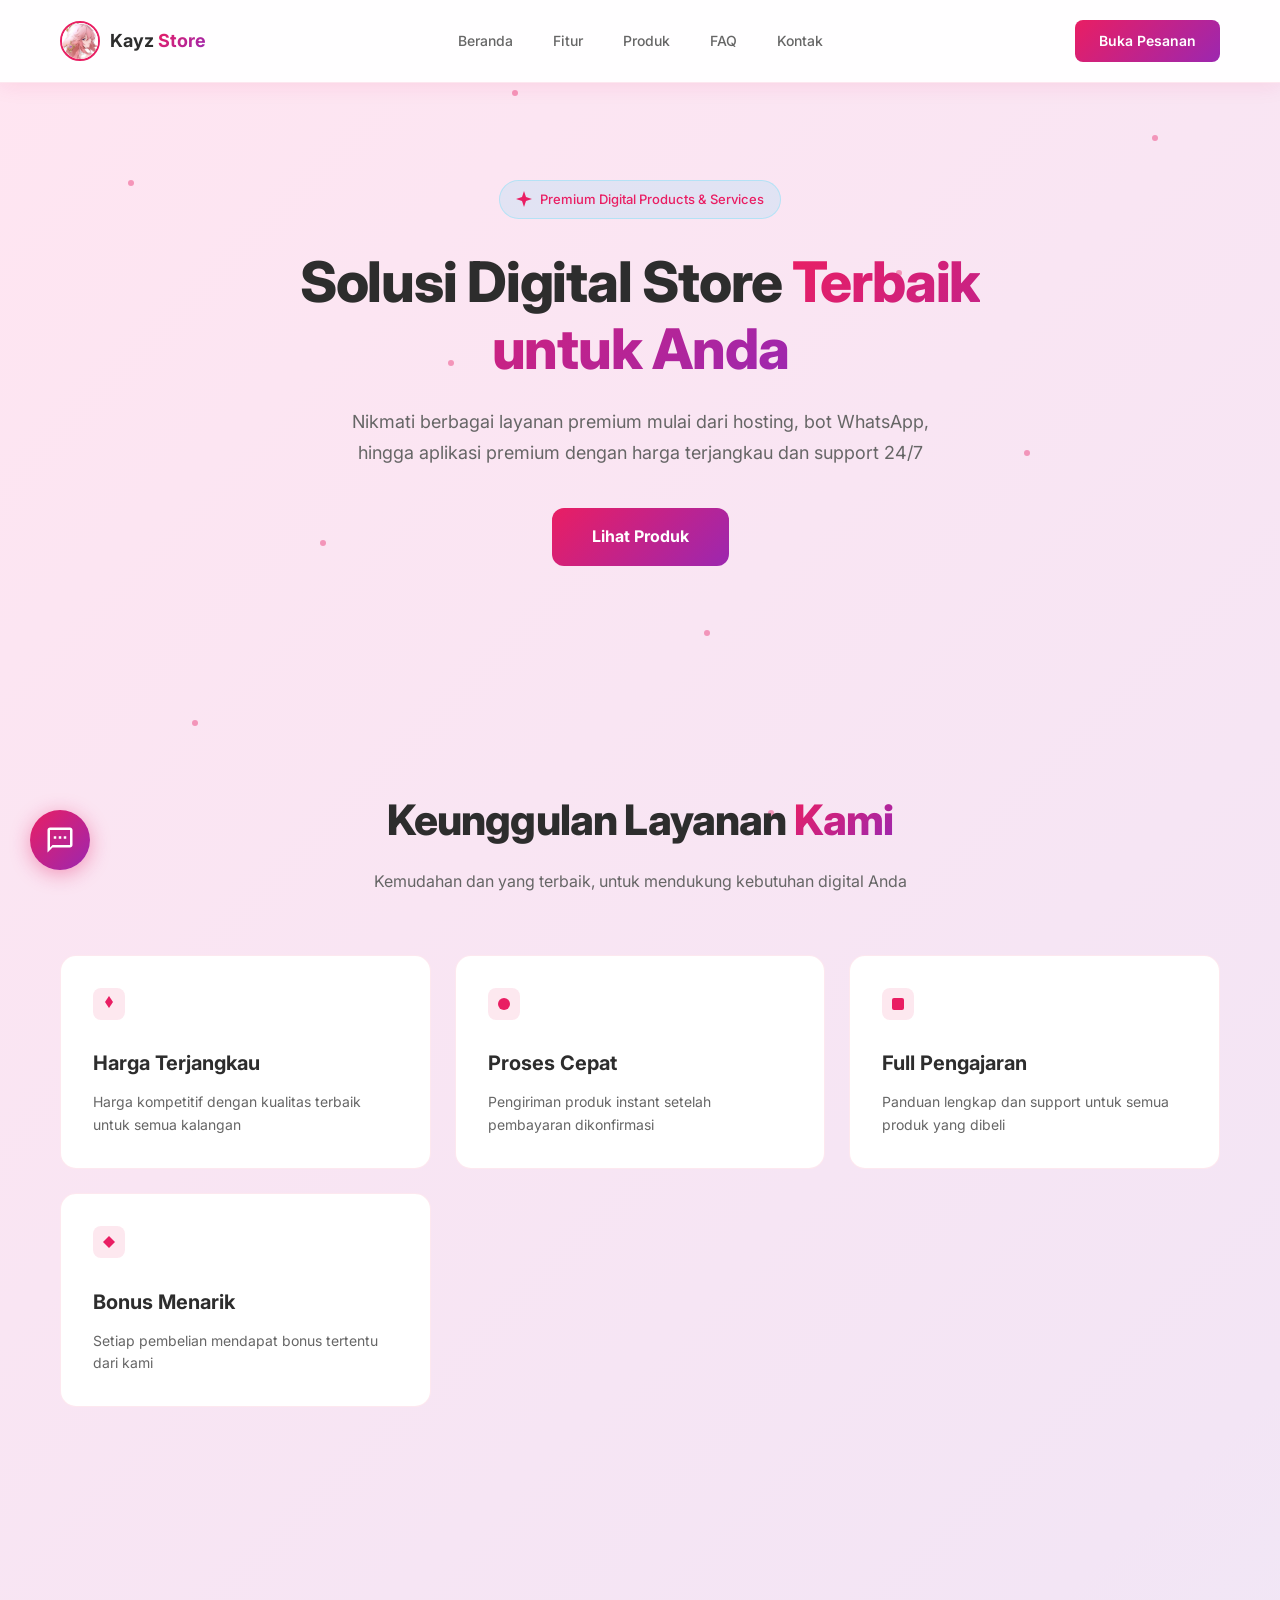
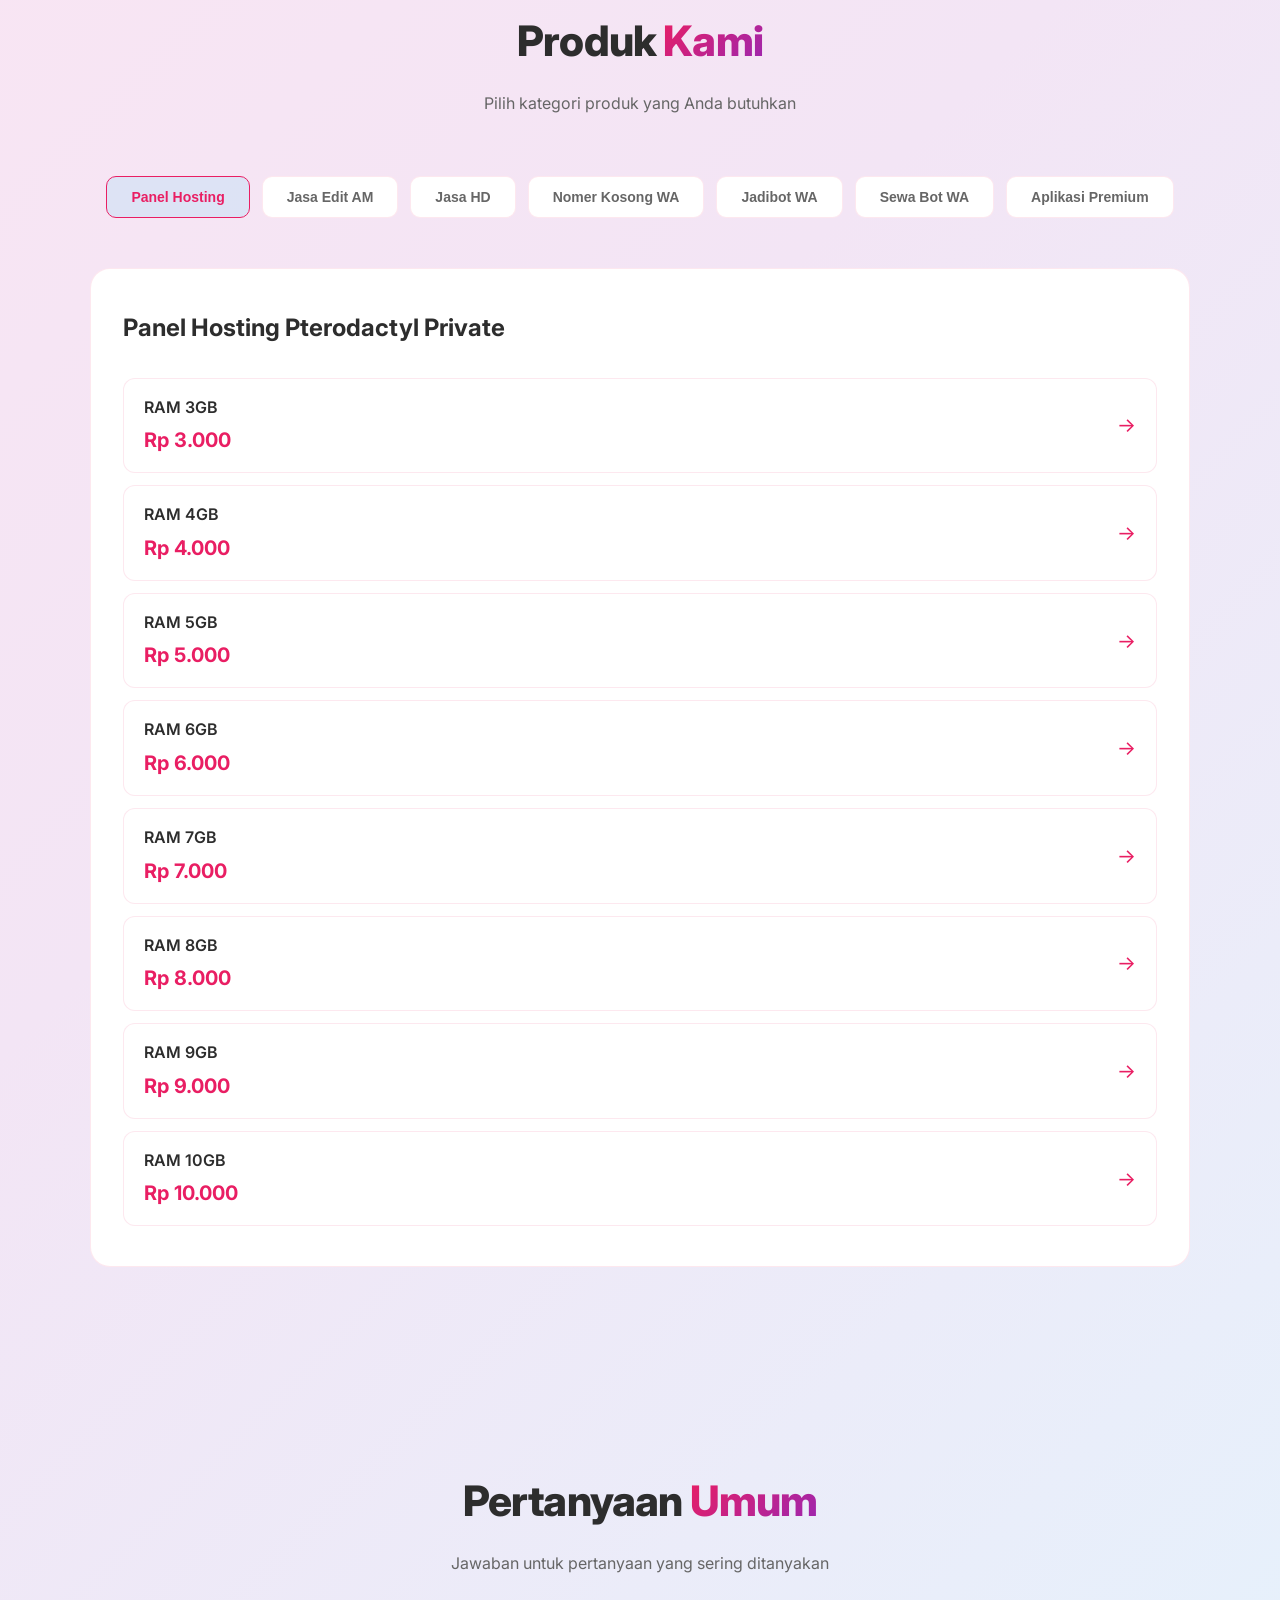
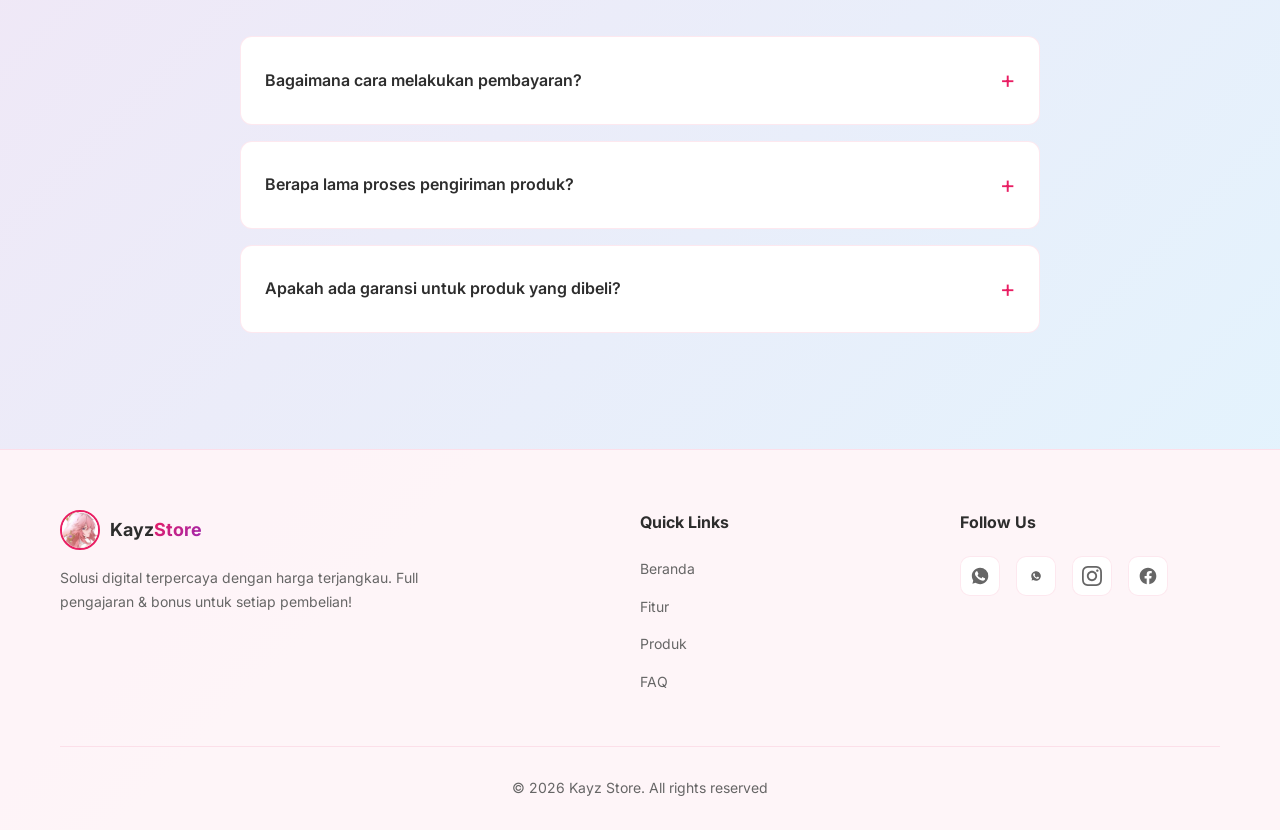
==== commit f216d5d5: "Add files via upload" ====
--- a/index.html
+++ b/index.html
@@ -152,56 +152,56 @@
                             <h3>Panel Hosting Pterodactyl Private</h3>
                         </div>
                         <div class="product-list">
-                            <div class="product-item" onclick="openPaymentModal('RAM 3GB', '3.000')">
+                            <div class="product-item" onclick="openWhatsAppGroup()">
                                 <div class="product-info">
                                     <h4>RAM 3GB</h4>
                                     <p>Rp 3.000</p>
                                 </div>
                                 <span class="product-arrow">→</span>
                             </div>
-                            <div class="product-item" onclick="openPaymentModal('RAM 4GB', '4.000')">
+                            <div class="product-item" onclick="openWhatsAppGroup()">
                                 <div class="product-info">
                                     <h4>RAM 4GB</h4>
                                     <p>Rp 4.000</p>
                                 </div>
                                 <span class="product-arrow">→</span>
                             </div>
-                            <div class="product-item" onclick="openPaymentModal('RAM 5GB', '5.000')">
+                            <div class="product-item" onclick="openWhatsAppGroup()">
                                 <div class="product-info">
                                     <h4>RAM 5GB</h4>
                                     <p>Rp 5.000</p>
                                 </div>
                                 <span class="product-arrow">→</span>
                             </div>
-                            <div class="product-item" onclick="openPaymentModal('RAM 6GB', '6.000')">
+                            <div class="product-item" onclick="openWhatsAppGroup()">
                                 <div class="product-info">
                                     <h4>RAM 6GB</h4>
                                     <p>Rp 6.000</p>
                                 </div>
                                 <span class="product-arrow">→</span>
                             </div>
-                            <div class="product-item" onclick="openPaymentModal('RAM 7GB', '7.000')">
+                            <div class="product-item" onclick="openWhatsAppGroup()">
                                 <div class="product-info">
                                     <h4>RAM 7GB</h4>
                                     <p>Rp 7.000</p>
                                 </div>
                                 <span class="product-arrow">→</span>
                             </div>
-                            <div class="product-item" onclick="openPaymentModal('RAM 8GB', '8.000')">
+                            <div class="product-item" onclick="openWhatsAppGroup()">
                                 <div class="product-info">
                                     <h4>RAM 8GB</h4>
                                     <p>Rp 8.000</p>
                                 </div>
                                 <span class="product-arrow">→</span>
                             </div>
-                            <div class="product-item" onclick="openPaymentModal('RAM 9GB', '9.000')">
+                            <div class="product-item" onclick="openWhatsAppGroup()">
                                 <div class="product-info">
                                     <h4>RAM 9GB</h4>
                                     <p>Rp 9.000</p>
                                 </div>
                                 <span class="product-arrow">→</span>
                             </div>
-                            <div class="product-item" onclick="openPaymentModal('RAM 10GB', '10.000')">
+                            <div class="product-item" onclick="openWhatsAppGroup()">
                                 <div class="product-info">
                                     <h4>RAM 10GB</h4>
                                     <p>Rp 10.000</p>
@@ -221,14 +221,14 @@
                             <h3>Jasa Edit AM ( Preset Dari Lu )</h3>
                         </div>
                         <div class="product-list">
-                            <div class="product-item" onclick="openPaymentModal('Jasa Edit AM - Konsep Sendiri', '2.000 - 5.000')">
+                            <div class="product-item" onclick="openWhatsAppGroup()">
                                 <div class="product-info">
                                     <h4>Konsep Sendiri</h4>
                                     <p>Rp 2.000 - 5.000</p>
                                 </div>
                                 <span class="product-arrow">→</span>
                             </div>
-                            <div class="product-item" onclick="openPaymentModal('Jasa Edit AM - Konsep Collab', '4.000 - 7.000')">
+                            <div class="product-item" onclick="openWhatsAppGroup()">
                                 <div class="product-info">
                                     <h4>Konsep Collab</h4>
                                     <p>Rp 4.000 - 7.000</p>
@@ -248,24 +248,24 @@
                             <h3>Jasa HD</h3>
                         </div>
                         <div class="product-list">
-                            <div class="product-item" onclick="openPaymentModal('Jasa HD - Foto', '50P')">
+                            <div class="product-item" onclick="openWhatsAppGroup()">
                                 <div class="product-info">
                                     <h4>Foto</h4>
                                     <p>50P</p>
                                 </div>
                                 <span class="product-arrow">→</span>
                             </div>
-                            <div class="product-item" onclick="openPaymentModal('Jasa HD - Super HD', '500P')">
+                            <div class="product-item" onclick="openWhatsAppGroup()">
                                 <div class="product-info">
                                     <h4>Super HD</h4>
-                                    <p>150P</p>
-                                </div>
-                                <span class="product-arrow">→</span>
-                            </div>
-                            <div class="product-item" onclick="openPaymentModal('Jasa HD - Video', '100P')">
+                                    <p>500P</p>
+                                </div>
+                                <span class="product-arrow">→</span>
+                            </div>
+                            <div class="product-item" onclick="openWhatsAppGroup()">
                                 <div class="product-info">
                                     <h4>Video</h4>
-                                    <p>100P</p>
+                                    <p>200P</p>
                                 </div>
                                 <span class="product-arrow">→</span>
                             </div>
@@ -282,14 +282,14 @@
                             <h3>Nomer Kosong WhatsApp</h3>
                         </div>
                         <div class="product-list">
-                            <div class="product-item" onclick="openPaymentModal('Nomer Kosong WA - 1 Nomer', '5.000')">
+                            <div class="product-item" onclick="openWhatsAppGroup()">
                                 <div class="product-info">
                                     <h4>1 Nomer</h4>
                                     <p>Rp 5.000</p>
                                 </div>
                                 <span class="product-arrow">→</span>
                             </div>
-                            <div class="product-item" onclick="openPaymentModal('Nomer Kosong WA - 2 Nomer', '9.000')">
+                            <div class="product-item" onclick="openWhatsAppGroup()">
                                 <div class="product-info">
                                     <h4>2 Nomer</h4>
                                     <p>Rp 9.000</p>
@@ -309,14 +309,14 @@
                             <h3>Jadibot WhatsApp</h3>
                         </div>
                         <div class="product-list">
-                            <div class="product-item" onclick="openPaymentModal('Jadibot WA - 15 Hari', '8.000')">
+                            <div class="product-item" onclick="openWhatsAppGroup()">
                                 <div class="product-info">
                                     <h4>15 Hari</h4>
                                     <p>Rp 8.000</p>
                                 </div>
                                 <span class="product-arrow">→</span>
                             </div>
-                            <div class="product-item" onclick="openPaymentModal('Jadibot WA - 30 Hari', '15.000')">
+                            <div class="product-item" onclick="openWhatsAppGroup()">
                                 <div class="product-info">
                                     <h4>30 Hari</h4>
                                     <p>Rp 15.000</p>
@@ -336,28 +336,28 @@
                             <h3>Sewa Bot WhatsApp</h3>
                         </div>
                         <div class="product-list">
-                            <div class="product-item" onclick="openPaymentModal('Sewa Bot WA - 1 Hari', '1.000')">
+                            <div class="product-item" onclick="openWhatsAppGroup()">
                                 <div class="product-info">
                                     <h4>1 Hari</h4>
                                     <p>Rp 1.000</p>
                                 </div>
                                 <span class="product-arrow">→</span>
                             </div>
-                            <div class="product-item" onclick="openPaymentModal('Sewa Bot WA - 10 Hari', '7.000')">
+                            <div class="product-item" onclick="openWhatsAppGroup()">
                                 <div class="product-info">
                                     <h4>10 Hari</h4>
                                     <p>Rp 7.000</p>
                                 </div>
                                 <span class="product-arrow">→</span>
                             </div>
-                            <div class="product-item" onclick="openPaymentModal('Sewa Bot WA - 20 Hari', '11.000')">
+                            <div class="product-item" onclick="openWhatsAppGroup()">
                                 <div class="product-info">
                                     <h4>20 Hari</h4>
                                     <p>Rp 11.000</p>
                                 </div>
                                 <span class="product-arrow">→</span>
                             </div>
-                            <div class="product-item" onclick="openPaymentModal('Sewa Bot WA - 30 Hari', '15.000')">
+                            <div class="product-item" onclick="openWhatsAppGroup()">
                                 <div class="product-info">
                                     <h4>30 Hari</h4>
                                     <p>Rp 15.000</p>
@@ -377,181 +377,181 @@
                             <h3>Aplikasi Premium</h3>
                         </div>
                         <div class="product-list" style="grid-template-columns: 1fr 1fr;">
-                            <div class="product-item" onclick="openPaymentModal('AM Premium', 'Chat Admin')">
+                            <div class="product-item" onclick="openWhatsAppGroup()">
                                 <div class="product-info">
                                     <h4>AM</h4>
                                 </div>
                                 <span class="product-arrow">→</span>
                             </div>
-                            <div class="product-item" onclick="openPaymentModal('App Musik Premium', 'Chat Admin')">
+                            <div class="product-item" onclick="openWhatsAppGroup()">
                                 <div class="product-info">
                                     <h4>App Musik</h4>
                                 </div>
                                 <span class="product-arrow">→</span>
                             </div>
-                            <div class="product-item" onclick="openPaymentModal('BStation Premium', 'Chat Admin')">
+                            <div class="product-item" onclick="openWhatsAppGroup()">
                                 <div class="product-info">
                                     <h4>BStation</h4>
                                 </div>
                                 <span class="product-arrow">→</span>
                             </div>
-                            <div class="product-item" onclick="openPaymentModal('Canva Premium', 'Chat Admin')">
+                            <div class="product-item" onclick="openWhatsAppGroup()">
                                 <div class="product-info">
                                     <h4>Canva</h4>
                                 </div>
                                 <span class="product-arrow">→</span>
                             </div>
-                            <div class="product-item" onclick="openPaymentModal('CapCut Premium', 'Chat Admin')">
+                            <div class="product-item" onclick="openWhatsAppGroup()">
                                 <div class="product-info">
                                     <h4>CapCut</h4>
                                 </div>
                                 <span class="product-arrow">→</span>
                             </div>
-                            <div class="product-item" onclick="openPaymentModal('ChatGPT Premium', 'Chat Admin')">
+                            <div class="product-item" onclick="openWhatsAppGroup()">
                                 <div class="product-info">
                                     <h4>ChatGPT</h4>
                                 </div>
                                 <span class="product-arrow">→</span>
                             </div>
-                            <div class="product-item" onclick="openPaymentModal('Fizzo Premium', 'Chat Admin')">
+                            <div class="product-item" onclick="openWhatsAppGroup()">
                                 <div class="product-info">
                                     <h4>Fizzo</h4>
                                 </div>
                                 <span class="product-arrow">→</span>
                             </div>
-                            <div class="product-item" onclick="openPaymentModal('Gemini Premium', 'Chat Admin')">
+                            <div class="product-item" onclick="openWhatsAppGroup()">
                                 <div class="product-info">
                                     <h4>Gemini</h4>
                                 </div>
                                 <span class="product-arrow">→</span>
                             </div>
-                            <div class="product-item" onclick="openPaymentModal('Get Contact Premium', 'Chat Admin')">
+                            <div class="product-item" onclick="openWhatsAppGroup()">
                                 <div class="product-info">
                                     <h4>Get Contact</h4>
                                 </div>
                                 <span class="product-arrow">→</span>
                             </div>
-                            <div class="product-item" onclick="openPaymentModal('Ibis Paint Premium', 'Chat Admin')">
+                            <div class="product-item" onclick="openWhatsAppGroup()">
                                 <div class="product-info">
                                     <h4>Ibis Paint</h4>
                                 </div>
                                 <span class="product-arrow">→</span>
                             </div>
-                            <div class="product-item" onclick="openPaymentModal('iQiyi Premium', 'Chat Admin')">
+                            <div class="product-item" onclick="openWhatsAppGroup()">
                                 <div class="product-info">
                                     <h4>iQiyi</h4>
                                 </div>
                                 <span class="product-arrow">→</span>
                             </div>
-                            <div class="product-item" onclick="openPaymentModal('Lightroom Premium', 'Chat Admin')">
+                            <div class="product-item" onclick="openWhatsAppGroup()">
                                 <div class="product-info">
                                     <h4>Lightroom</h4>
                                 </div>
                                 <span class="product-arrow">→</span>
                             </div>
-                            <div class="product-item" onclick="openPaymentModal('Loklok Premium', 'Chat Admin')">
+                            <div class="product-item" onclick="openWhatsAppGroup()">
                                 <div class="product-info">
                                     <h4>Loklok</h4>
                                 </div>
                                 <span class="product-arrow">→</span>
                             </div>
-                            <div class="product-item" onclick="openPaymentModal('MangoTV Premium', 'Chat Admin')">
+                            <div class="product-item" onclick="openWhatsAppGroup()">
                                 <div class="product-info">
                                     <h4>MangoTV</h4>
                                 </div>
                                 <span class="product-arrow">→</span>
                             </div>
-                            <div class="product-item" onclick="openPaymentModal('Meitu Premium', 'Chat Admin')">
+                            <div class="product-item" onclick="openWhatsAppGroup()">
                                 <div class="product-info">
                                     <h4>Meitu</h4>
                                 </div>
                                 <span class="product-arrow">→</span>
                             </div>
-                            <div class="product-item" onclick="openPaymentModal('Melolo Premium', 'Chat Admin')">
+                            <div class="product-item" onclick="openWhatsAppGroup()">
                                 <div class="product-info">
                                     <h4>Melolo</h4>
                                 </div>
                                 <span class="product-arrow">→</span>
                             </div>
-                            <div class="product-item" onclick="openPaymentModal('Microsoft Premium', 'Chat Admin')">
+                            <div class="product-item" onclick="openWhatsAppGroup()">
                                 <div class="product-info">
                                     <h4>Microsoft</h4>
                                 </div>
                                 <span class="product-arrow">→</span>
                             </div>
-                            <div class="product-item" onclick="openPaymentModal('Netflix Premium', 'Chat Admin')">
+                            <div class="product-item" onclick="openWhatsAppGroup()">
                                 <div class="product-info">
                                     <h4>Netflix</h4>
                                 </div>
                                 <span class="product-arrow">→</span>
                             </div>
-                            <div class="product-item" onclick="openPaymentModal('Picsart Premium', 'Chat Admin')">
+                            <div class="product-item" onclick="openWhatsAppGroup()">
                                 <div class="product-info">
                                     <h4>Picsart</h4>
                                 </div>
                                 <span class="product-arrow">→</span>
                             </div>
-                            <div class="product-item" onclick="openPaymentModal('Prime Premium', 'Chat Admin')">
+                            <div class="product-item" onclick="openWhatsAppGroup()">
                                 <div class="product-info">
                                     <h4>Prime</h4>
                                 </div>
                                 <span class="product-arrow">→</span>
                             </div>
-                            <div class="product-item" onclick="openPaymentModal('Remini Premium', 'Chat Admin')">
+                            <div class="product-item" onclick="openWhatsAppGroup()">
                                 <div class="product-info">
                                     <h4>Remini</h4>
                                 </div>
                                 <span class="product-arrow">→</span>
                             </div>
-                            <div class="product-item" onclick="openPaymentModal('Spotify Premium', 'Chat Admin')">
+                            <div class="product-item" onclick="openWhatsAppGroup()">
                                 <div class="product-info">
                                     <h4>Spotify</h4>
                                 </div>
                                 <span class="product-arrow">→</span>
                             </div>
-                            <div class="product-item" onclick="openPaymentModal('Vidio Premium', 'Chat Admin')">
+                            <div class="product-item" onclick="openWhatsAppGroup()">
                                 <div class="product-info">
                                     <h4>Vidio</h4>
                                 </div>
                                 <span class="product-arrow">→</span>
                             </div>
-                            <div class="product-item" onclick="openPaymentModal('Viu Premium', 'Chat Admin')">
+                            <div class="product-item" onclick="openWhatsAppGroup()">
                                 <div class="product-info">
                                     <h4>Viu</h4>
                                 </div>
                                 <span class="product-arrow">→</span>
                             </div>
-                            <div class="product-item" onclick="openPaymentModal('VPN Premium', 'Chat Admin')">
+                            <div class="product-item" onclick="openWhatsAppGroup()">
                                 <div class="product-info">
                                     <h4>VPN</h4>
                                 </div>
                                 <span class="product-arrow">→</span>
                             </div>
-                            <div class="product-item" onclick="openPaymentModal('WeTV Premium', 'Chat Admin')">
+                            <div class="product-item" onclick="openWhatsAppGroup()">
                                 <div class="product-info">
                                     <h4>WeTV</h4>
                                 </div>
                                 <span class="product-arrow">→</span>
                             </div>
-                            <div class="product-item" onclick="openPaymentModal('Wibuku Premium', 'Chat Admin')">
+                            <div class="product-item" onclick="openWhatsAppGroup()">
                                 <div class="product-info">
                                     <h4>Wibuku</h4>
                                 </div>
                                 <span class="product-arrow">→</span>
                             </div>
-                            <div class="product-item" onclick="openPaymentModal('Wink Premium', 'Chat Admin')">
+                            <div class="product-item" onclick="openWhatsAppGroup()">
                                 <div class="product-info">
                                     <h4>Wink</h4>
                                 </div>
                                 <span class="product-arrow">→</span>
                             </div>
-                            <div class="product-item" onclick="openPaymentModal('YouTube Premium', 'Chat Admin')">
+                            <div class="product-item" onclick="openWhatsAppGroup()">
                                 <div class="product-info">
                                     <h4>YouTube</h4>
                                 </div>
                                 <span class="product-arrow">→</span>
                             </div>
-                            <div class="product-item" onclick="openPaymentModal('Zoom Premium', 'Chat Admin')">
+                            <div class="product-item" onclick="openWhatsAppGroup()">
                                 <div class="product-info">
                                     <h4>Zoom</h4>
                                 </div>
@@ -635,21 +635,26 @@
                 <div class="footer-social">
                     <h4>Follow Us</h4>
                     <div class="social-icons">
-                        <a href="https://whatsapp.com/channel/0029VbARUjuJUM2gI26vem1k"
+                        <a href="https://chat.whatsapp.com/I9DUXOoc1FvH24FId8faBN?s=cl&p=a&mlu=0&ilr=0"
    target="_blank"
-   aria-label="WhatsApp Channel">
+   aria-label="WhatsApp Group">
     <svg width="20" height="20" viewBox="0 0 24 24" fill="currentColor">
         <path d="M17.472 14.382c-.297-.149-1.758-.867-2.03-.967-.273-.099-.471-.148-.67.15-.197.297-.767.966-.94 1.164-.173.199-.347.223-.644.075-.297-.15-1.255-.463-2.39-1.475-.883-.788-1.48-1.761-1.653-2.059-.173-.297-.018-.458.13-.606.134-.133.298-.347.446-.52.149-.174.198-.298.298-.497.099-.198.05-.371-.025-.52-.075-.149-.669-1.612-.916-2.207-.242-.579-.487-.5-.669-.51-.173-.008-.371-.01-.57-.01-.198 0-.52.074-.792.372-.272.297-1.04 1.016-1.04 2.479 0 1.462 1.065 2.875 1.213 3.074.149.198 2.096 3.2 5.077 4.487.709.306 1.262.489 1.694.625.712.227 1.36.195 1.871.118.571-.085 1.758-.719 2.006-1.413.248-.694.248-1.289.173-1.413-.074-.124-.272-.198-.57-.347m-5.421 7.403h-.004a9.87 9.87 0 01-5.031-1.378l-.361-.214-3.741.982.998-3.648-.235-.374a9.86 9.86 0 01-1.51-5.26c.001-5.45 4.436-9.884 9.888-9.884 2.64 0 5.122 1.03 6.988 2.898a9.825 9.825 0 012.893 6.994c-.003 5.45-4.437 9.884-9.885 9.884"/>
     </svg>
 </a>
-                        <a href="https://t.me/UsKayz" target="_blank" aria-label="Telegram">
+                        <a href="https://whatsapp.com/channel/0029Vb7Em7NJf05UUeH4sx1y" target="_blank" aria-label="WhatsApp Channel">
                             <svg width="20" height="20" viewBox="0 0 24 24" fill="currentColor">
-                                <path d="M11.944 0A12 12 0 0 0 0 12a12 12 0 0 0 12 12 12 12 0 0 0 12-12A12 12 0 0 0 12 0a12 12 0 0 0-.056 0zm4.962 7.224c.1-.002.321.023.465.14a.506.506 0 0 1 .171.325c.016.093.036.306.02.472-.18 1.898-.962 6.502-1.36 8.627-.168.9-.499 1.201-.82 1.23-.696.065-1.225-.46-1.9-.902-1.056-.693-1.653-1.124-2.678-1.8-1.185-.78-.417-1.21.258-1.91.177-.184 3.247-2.977 3.307-3.23.007-.032.014-.15-.056-.212s-.174-.041-.249-.024c-.106.024-1.793 1.14-5.061 3.345-.48.33-.913.49-1.302.48-.428-.008-1.252-.241-1.865-.44-.752-.245-1.349-.374-1.297-.789.027-.216.325-.437.893-.663 3.498-1.524 5.83-2.529 6.998-3.014 3.332-1.386 4.025-1.627 4.476-1.635z"/>
+                                <path d="M12.031 6.172c-3.181 0-5.767 2.586-5.768 5.766-.001 1.298.38 2.27 1.019 3.287l-.582 2.128 2.182-.573c.99.588 1.945.94 3.14.94 3.181 0 5.767-2.587 5.768-5.766.001-3.187-2.567-5.782-5.759-5.782zm3.397 8.24c-.144.407-.834.834-1.163.882-.298.043-.674.061-1.086-.068-.25-.079-.573-.185-.985-.362-1.733-.749-2.865-2.492-2.951-2.607-.086-.116-.706-.938-.706-1.79 0-.851.446-1.269.604-1.443.159-.174.346-.217.462-.217.116 0 .231.001.332.006.106.005.249-.04.39.298.144.347.489 1.198.531 1.285.043.087.072.19.014.306-.058.116-.086.188-.173.29-.086.101-.181.226-.259.303-.086.087-.176.181-.076.354.101.174.448.74.962 1.198.66.589 1.217.771 1.39.858.174.087.276.072.377-.043.101-.116.435-.508.551-.682.116-.174.231-.145.39-.087.159.058 1.011.477 1.184.564.174.087.29.13.332.203.043.072.043.42-.101.827z"/>
                             </svg>
                         </a>
-                        <a href="https://instagram.com/magershah" target="_blank" aria-label="Instagram">
+                        <a href="https://www.instagram.com/kayzsthah?igsh=YW1jcndnd2J0ajhm" target="_blank" aria-label="Instagram">
                             <svg width="20" height="20" viewBox="0 0 24 24" fill="currentColor">
                                 <path d="M12 0C8.74 0 8.333.015 7.053.072 5.775.132 4.905.333 4.14.63c-.789.306-1.459.717-2.126 1.384S.935 3.35.63 4.14C.333 4.905.131 5.775.072 7.053.012 8.333 0 8.74 0 12s.015 3.667.072 4.947c.06 1.277.261 2.148.558 2.913.306.788.717 1.459 1.384 2.126.667.666 1.336 1.079 2.126 1.384.766.296 1.636.499 2.913.558C8.333 23.988 8.74 24 12 24s3.667-.015 4.947-.072c1.277-.06 2.148-.262 2.913-.558.788-.306 1.459-.718 2.126-1.384.666-.667 1.079-1.335 1.384-2.126.296-.765.499-1.636.558-2.913.06-1.28.072-1.687.072-4.947s-.015-3.667-.072-4.947c-.06-1.277-.262-2.149-.558-2.913-.306-.789-.718-1.459-1.384-2.126C21.319 1.347 20.651.935 19.86.63c-.765-.297-1.636-.499-2.913-.558C15.667.012 15.26 0 12 0zm0 2.16c3.203 0 3.585.016 4.85.071 1.17.055 1.805.249 2.227.415.562.217.96.477 1.382.896.419.42.679.819.896 1.381.164.422.36 1.057.413 2.227.057 1.266.07 1.646.07 4.85s-.015 3.585-.074 4.85c-.061 1.17-.256 1.805-.421 2.227-.224.562-.479.96-.899 1.382-.419.419-.824.679-1.38.896-.42.164-1.065.36-2.235.413-1.274.057-1.649.07-4.859.07-3.211 0-3.586-.015-4.859-.074-1.171-.061-1.816-.256-2.236-.421-.569-.224-.96-.479-1.379-.899-.421-.419-.69-.824-.9-1.38-.165-.42-.359-1.065-.42-2.235-.045-1.26-.061-1.649-.061-4.844 0-3.196.016-3.586.061-4.861.061-1.17.255-1.814.42-2.234.21-.57.479-.96.9-1.381.419-.419.81-.689 1.379-.898.42-.166 1.051-.361 2.221-.421 1.275-.045 1.65-.06 4.859-.06l.045.03zm0 3.678c-3.405 0-6.162 2.76-6.162 6.162 0 3.405 2.76 6.162 6.162 6.162 3.405 0 6.162-2.76 6.162-6.162 0-3.405-2.76-6.162-6.162-6.162zM12 16c-2.21 0-4-1.79-4-4s1.79-4 4-4 4 1.79 4 4-1.79 4-4 4zm7.846-10.405c0 .795-.646 1.44-1.44 1.44-.795 0-1.44-.646-1.44-1.44 0-.794.646-1.439 1.44-1.439.793-.001 1.44.645 1.44 1.439z"/>
+                            </svg>
+                        </a>
+                        <a href="https://www.facebook.com/share/1BV1NqNZXT/" target="_blank" aria-label="Facebook">
+                            <svg width="20" height="20" viewBox="0 0 24 24" fill="currentColor">
+                                <path d="M22 12c0-5.523-4.477-10-10-10S2 6.477 2 12c0 4.991 3.657 9.128 8.438 9.878v-6.987h-2.54V12h2.54V9.797c0-2.506 1.492-3.89 3.777-3.89 1.094 0 2.238.195 2.238.195v2.46h-1.26c-1.243 0-1.63.771-1.63 1.562V12h2.773l-.443 2.891h-2.33v6.987C18.343 21.128 22 16.991 22 12z"/>
                             </svg>
                         </a>
                     </div>
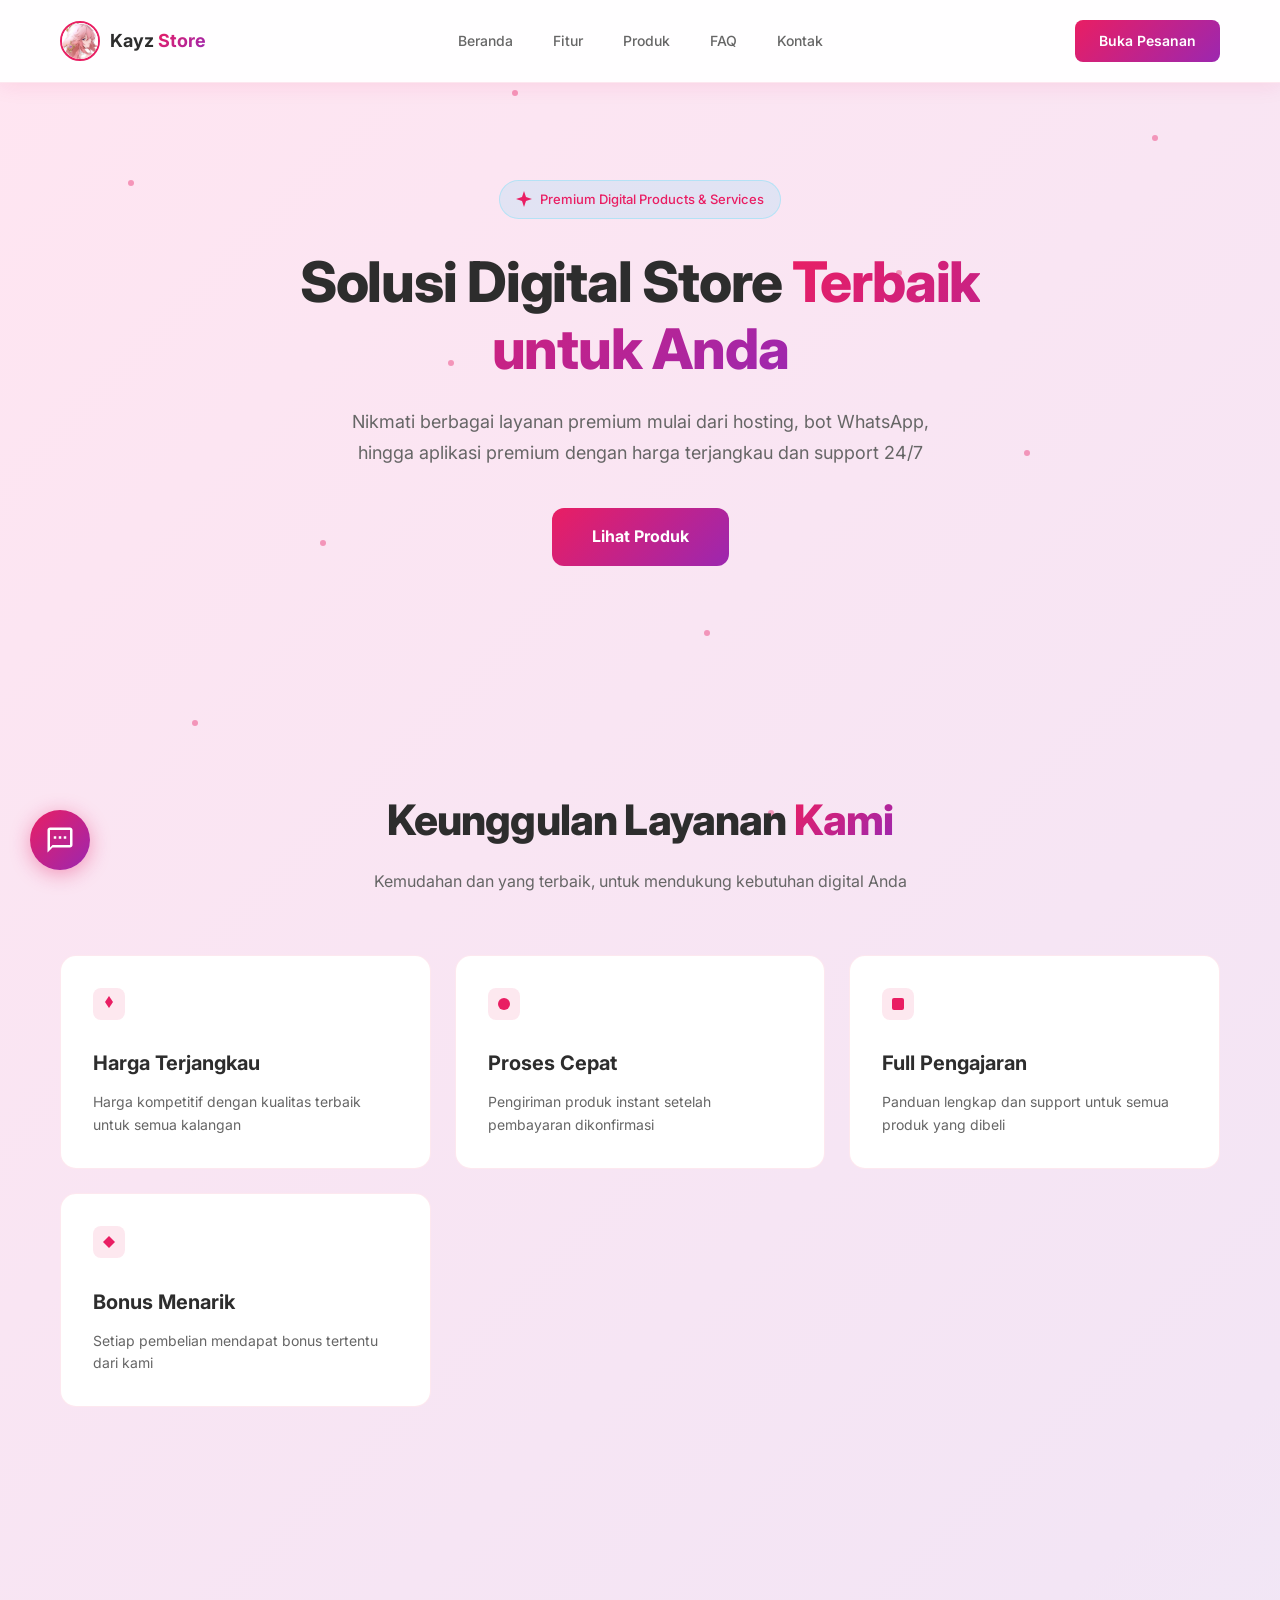
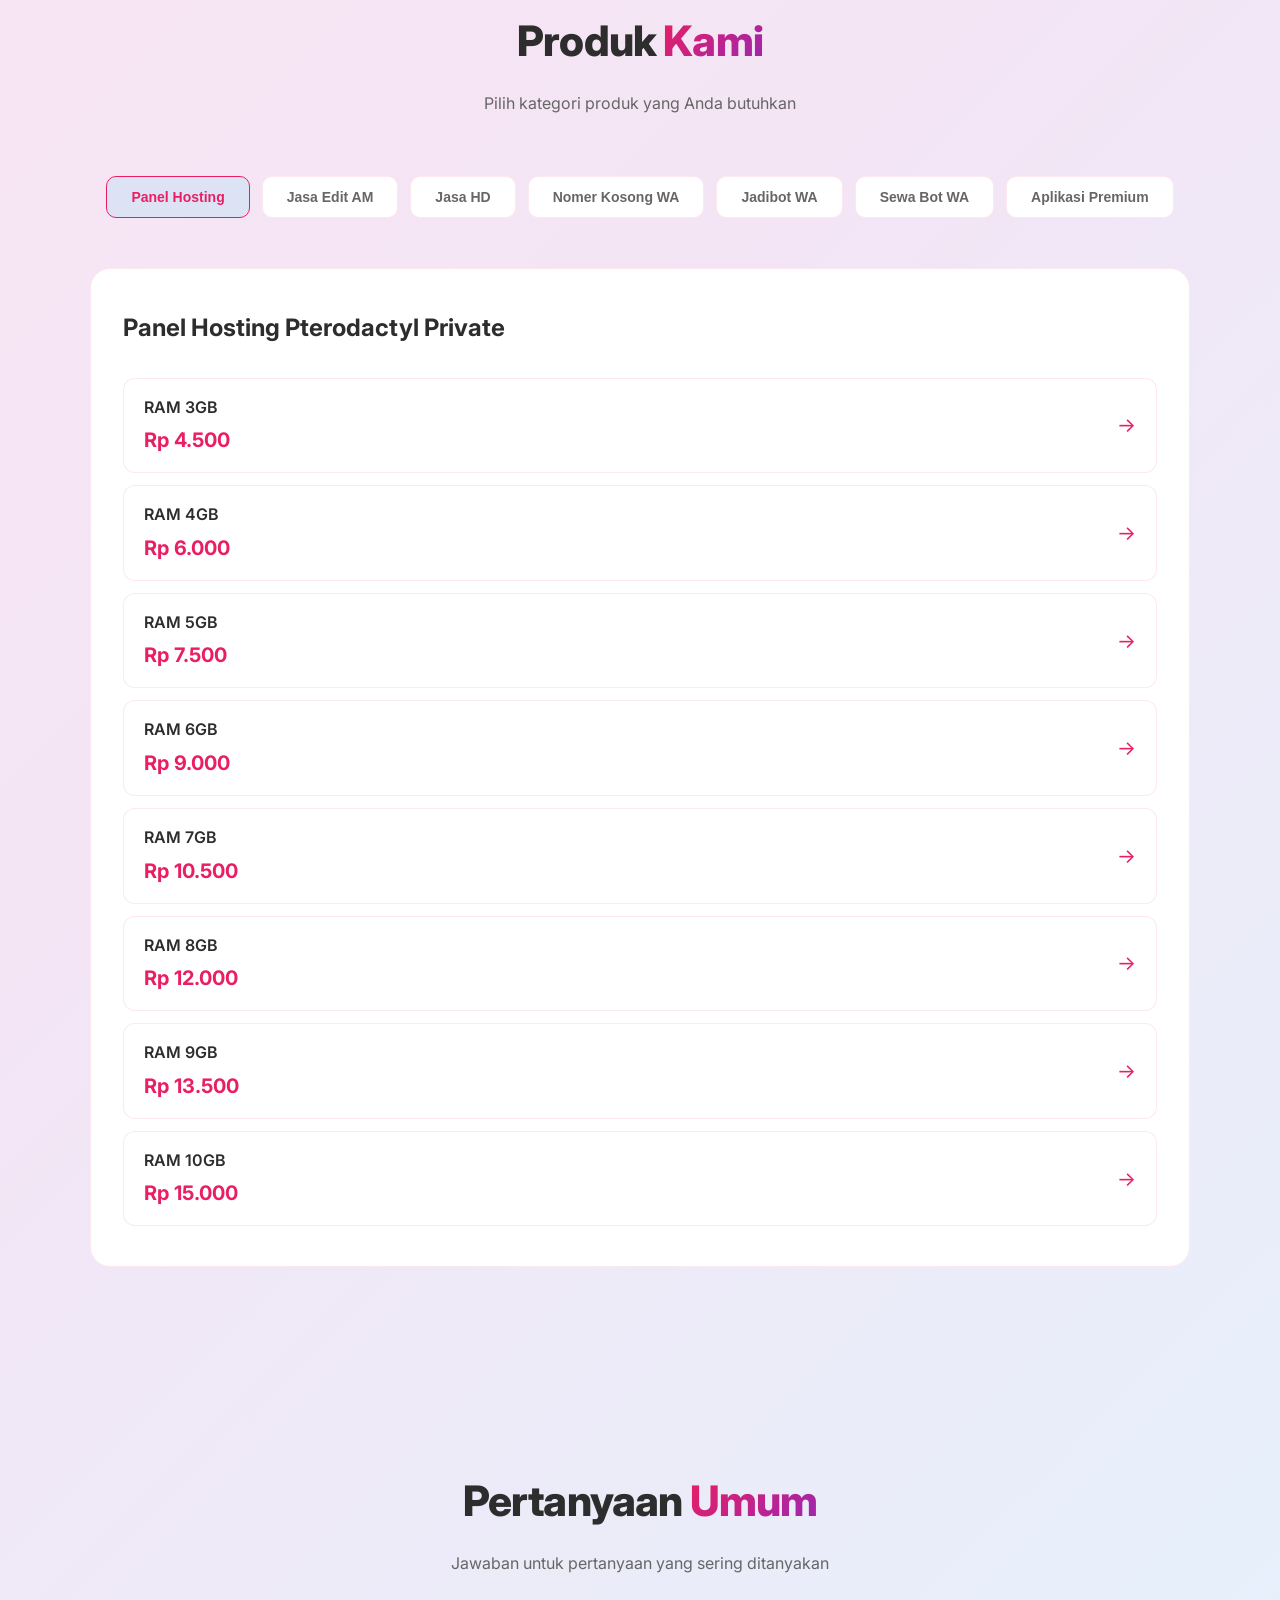
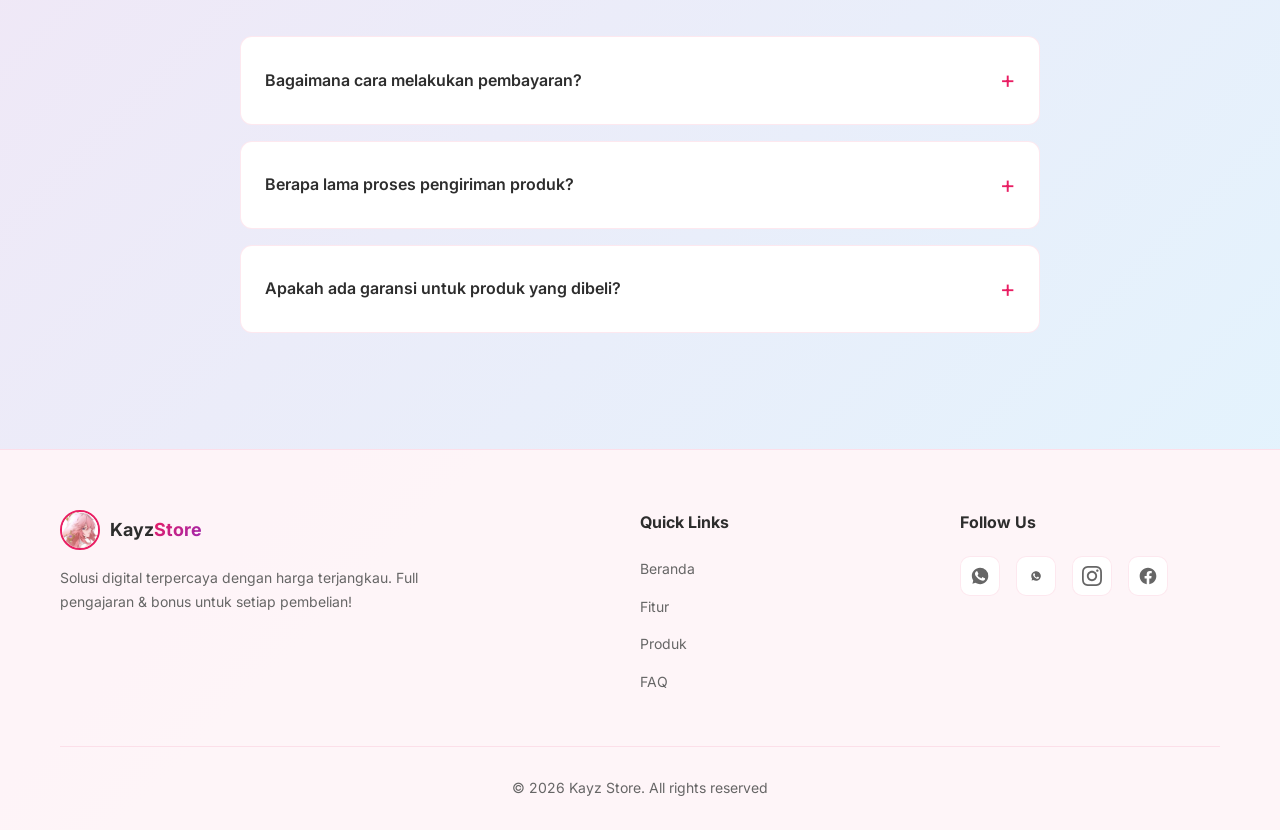
==== commit d7812299: "Add files via upload" ====
--- a/index.html
+++ b/index.html
@@ -155,56 +155,56 @@
                             <div class="product-item" onclick="openWhatsAppGroup()">
                                 <div class="product-info">
                                     <h4>RAM 3GB</h4>
-                                    <p>Rp 3.000</p>
+                                    <p>Rp 4.500</p>
                                 </div>
                                 <span class="product-arrow">→</span>
                             </div>
                             <div class="product-item" onclick="openWhatsAppGroup()">
                                 <div class="product-info">
                                     <h4>RAM 4GB</h4>
-                                    <p>Rp 4.000</p>
+                                    <p>Rp 6.000</p>
                                 </div>
                                 <span class="product-arrow">→</span>
                             </div>
                             <div class="product-item" onclick="openWhatsAppGroup()">
                                 <div class="product-info">
                                     <h4>RAM 5GB</h4>
-                                    <p>Rp 5.000</p>
+                                    <p>Rp 7.500</p>
                                 </div>
                                 <span class="product-arrow">→</span>
                             </div>
                             <div class="product-item" onclick="openWhatsAppGroup()">
                                 <div class="product-info">
                                     <h4>RAM 6GB</h4>
-                                    <p>Rp 6.000</p>
+                                    <p>Rp 9.000</p>
                                 </div>
                                 <span class="product-arrow">→</span>
                             </div>
                             <div class="product-item" onclick="openWhatsAppGroup()">
                                 <div class="product-info">
                                     <h4>RAM 7GB</h4>
-                                    <p>Rp 7.000</p>
+                                    <p>Rp 10.500</p>
                                 </div>
                                 <span class="product-arrow">→</span>
                             </div>
                             <div class="product-item" onclick="openWhatsAppGroup()">
                                 <div class="product-info">
                                     <h4>RAM 8GB</h4>
-                                    <p>Rp 8.000</p>
+                                    <p>Rp 12.000</p>
                                 </div>
                                 <span class="product-arrow">→</span>
                             </div>
                             <div class="product-item" onclick="openWhatsAppGroup()">
                                 <div class="product-info">
                                     <h4>RAM 9GB</h4>
-                                    <p>Rp 9.000</p>
+                                    <p>Rp 13.500</p>
                                 </div>
                                 <span class="product-arrow">→</span>
                             </div>
                             <div class="product-item" onclick="openWhatsAppGroup()">
                                 <div class="product-info">
                                     <h4>RAM 10GB</h4>
-                                    <p>Rp 10.000</p>
+                                    <p>Rp 15.000</p>
                                 </div>
                                 <span class="product-arrow">→</span>
                             </div>
@@ -231,7 +231,7 @@
                             <div class="product-item" onclick="openWhatsAppGroup()">
                                 <div class="product-info">
                                     <h4>Konsep Collab</h4>
-                                    <p>Rp 4.000 - 7.000</p>
+                                    <p>Rp 4.000 - 10.000</p>
                                 </div>
                                 <span class="product-arrow">→</span>
                             </div>
@@ -251,21 +251,21 @@
                             <div class="product-item" onclick="openWhatsAppGroup()">
                                 <div class="product-info">
                                     <h4>Foto</h4>
-                                    <p>50P</p>
+                                    <p>500P</p>
                                 </div>
                                 <span class="product-arrow">→</span>
                             </div>
                             <div class="product-item" onclick="openWhatsAppGroup()">
                                 <div class="product-info">
                                     <h4>Super HD</h4>
-                                    <p>500P</p>
+                                    <p>1.000P</p>
                                 </div>
                                 <span class="product-arrow">→</span>
                             </div>
                             <div class="product-item" onclick="openWhatsAppGroup()">
                                 <div class="product-info">
                                     <h4>Video</h4>
-                                    <p>200P</p>
+                                    <p>1.000P</p>
                                 </div>
                                 <span class="product-arrow">→</span>
                             </div>
@@ -312,14 +312,14 @@
                             <div class="product-item" onclick="openWhatsAppGroup()">
                                 <div class="product-info">
                                     <h4>15 Hari</h4>
-                                    <p>Rp 8.000</p>
+                                    <p>Rp 10.000</p>
                                 </div>
                                 <span class="product-arrow">→</span>
                             </div>
                             <div class="product-item" onclick="openWhatsAppGroup()">
                                 <div class="product-info">
                                     <h4>30 Hari</h4>
-                                    <p>Rp 15.000</p>
+                                    <p>Rp 18.000</p>
                                 </div>
                                 <span class="product-arrow">→</span>
                             </div>
@@ -380,6 +380,7 @@
                             <div class="product-item" onclick="openWhatsAppGroup()">
                                 <div class="product-info">
                                     <h4>AM</h4>
+                                    <p>Mulai Rp 2.000</p>
                                 </div>
                                 <span class="product-arrow">→</span>
                             </div>
@@ -398,18 +399,21 @@
                             <div class="product-item" onclick="openWhatsAppGroup()">
                                 <div class="product-info">
                                     <h4>Canva</h4>
+                                    <p>Mulai Rp 1.500</p>
                                 </div>
                                 <span class="product-arrow">→</span>
                             </div>
                             <div class="product-item" onclick="openWhatsAppGroup()">
                                 <div class="product-info">
                                     <h4>CapCut</h4>
+                                    <p>Mulai Rp 10.000</p>
                                 </div>
                                 <span class="product-arrow">→</span>
                             </div>
                             <div class="product-item" onclick="openWhatsAppGroup()">
                                 <div class="product-info">
                                     <h4>ChatGPT</h4>
+                                    <p>Mulai Rp 12.000</p>
                                 </div>
                                 <span class="product-arrow">→</span>
                             </div>
@@ -506,6 +510,7 @@
                             <div class="product-item" onclick="openWhatsAppGroup()">
                                 <div class="product-info">
                                     <h4>Spotify</h4>
+                                    <p>Mulai Rp 17.000</p>
                                 </div>
                                 <span class="product-arrow">→</span>
                             </div>
@@ -518,6 +523,7 @@
                             <div class="product-item" onclick="openWhatsAppGroup()">
                                 <div class="product-info">
                                     <h4>Viu</h4>
+                                    <p>Mulai Rp 2.000</p>
                                 </div>
                                 <span class="product-arrow">→</span>
                             </div>
@@ -542,12 +548,14 @@
                             <div class="product-item" onclick="openWhatsAppGroup()">
                                 <div class="product-info">
                                     <h4>Wink</h4>
+                                    <p>Mulai Rp 3.000</p>
                                 </div>
                                 <span class="product-arrow">→</span>
                             </div>
                             <div class="product-item" onclick="openWhatsAppGroup()">
                                 <div class="product-info">
                                     <h4>YouTube</h4>
+                                    <p>Mulai Rp 2.000</p>
                                 </div>
                                 <span class="product-arrow">→</span>
                             </div>
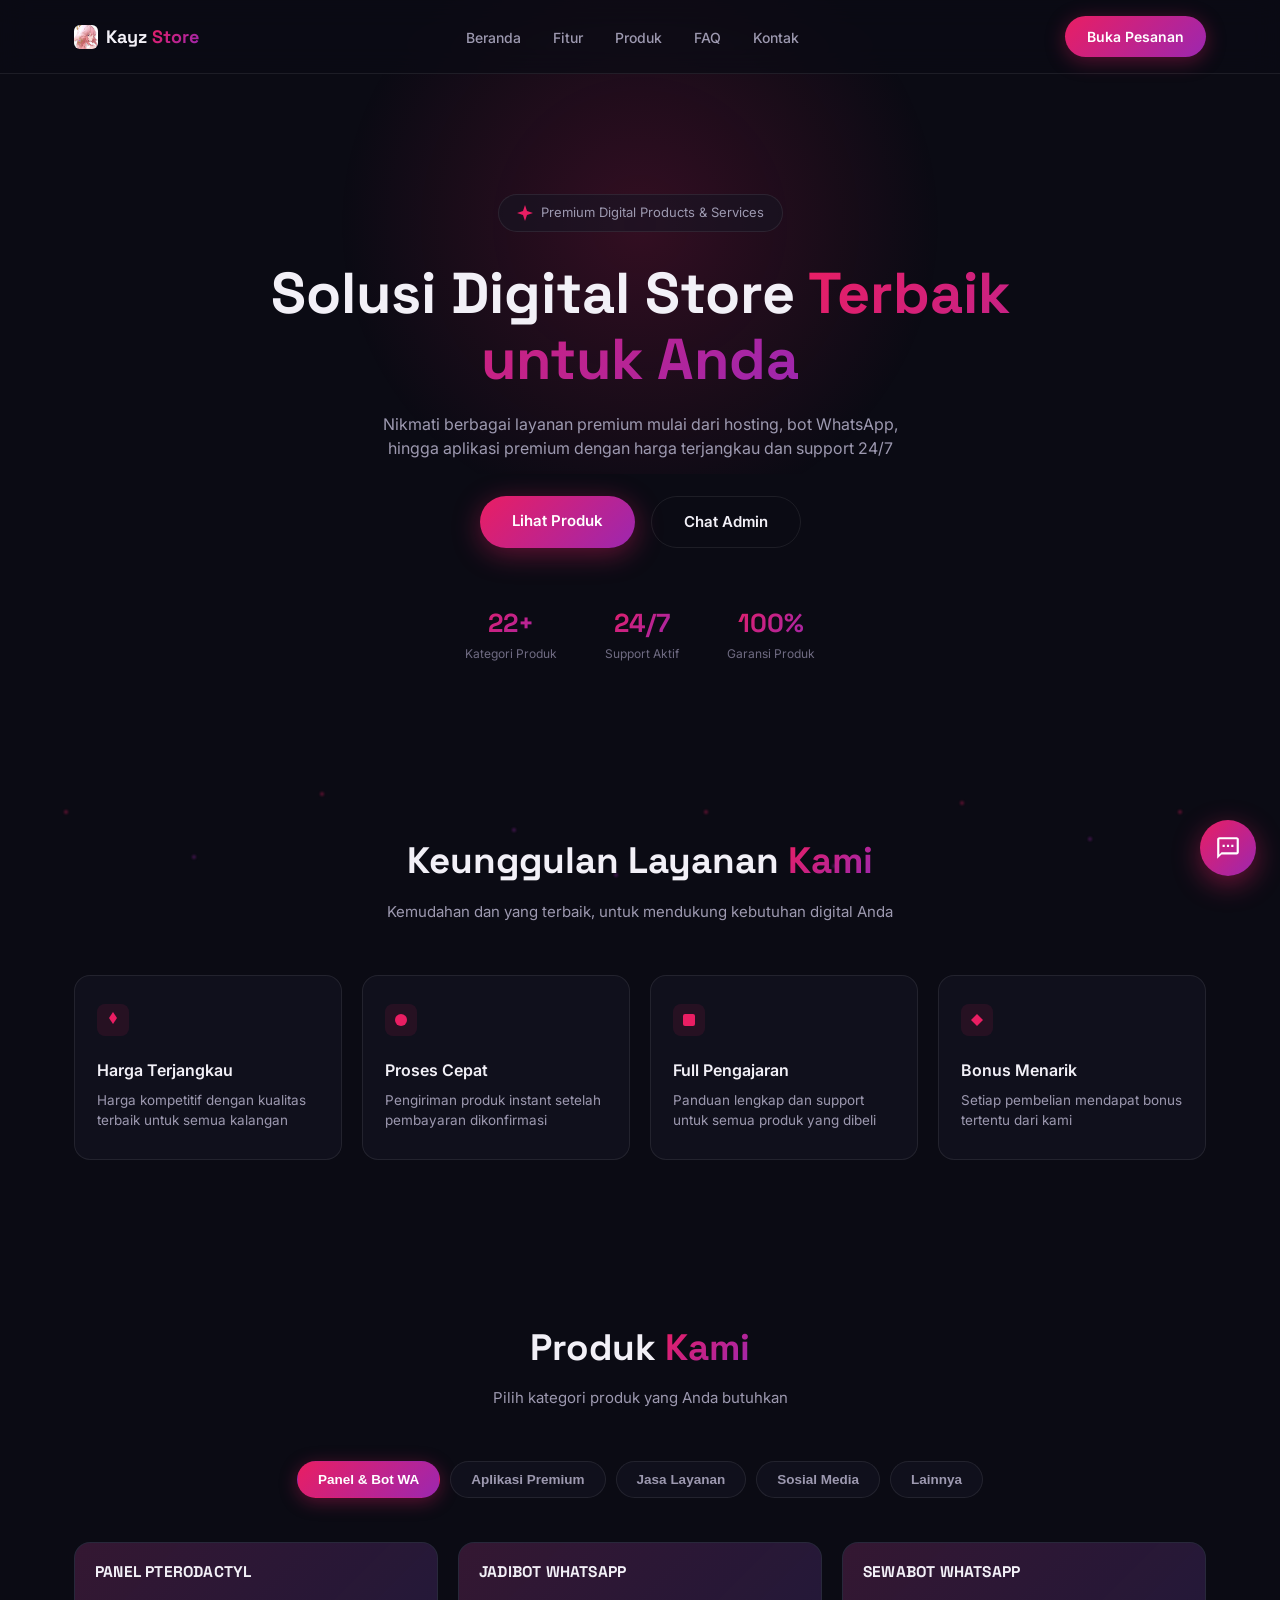
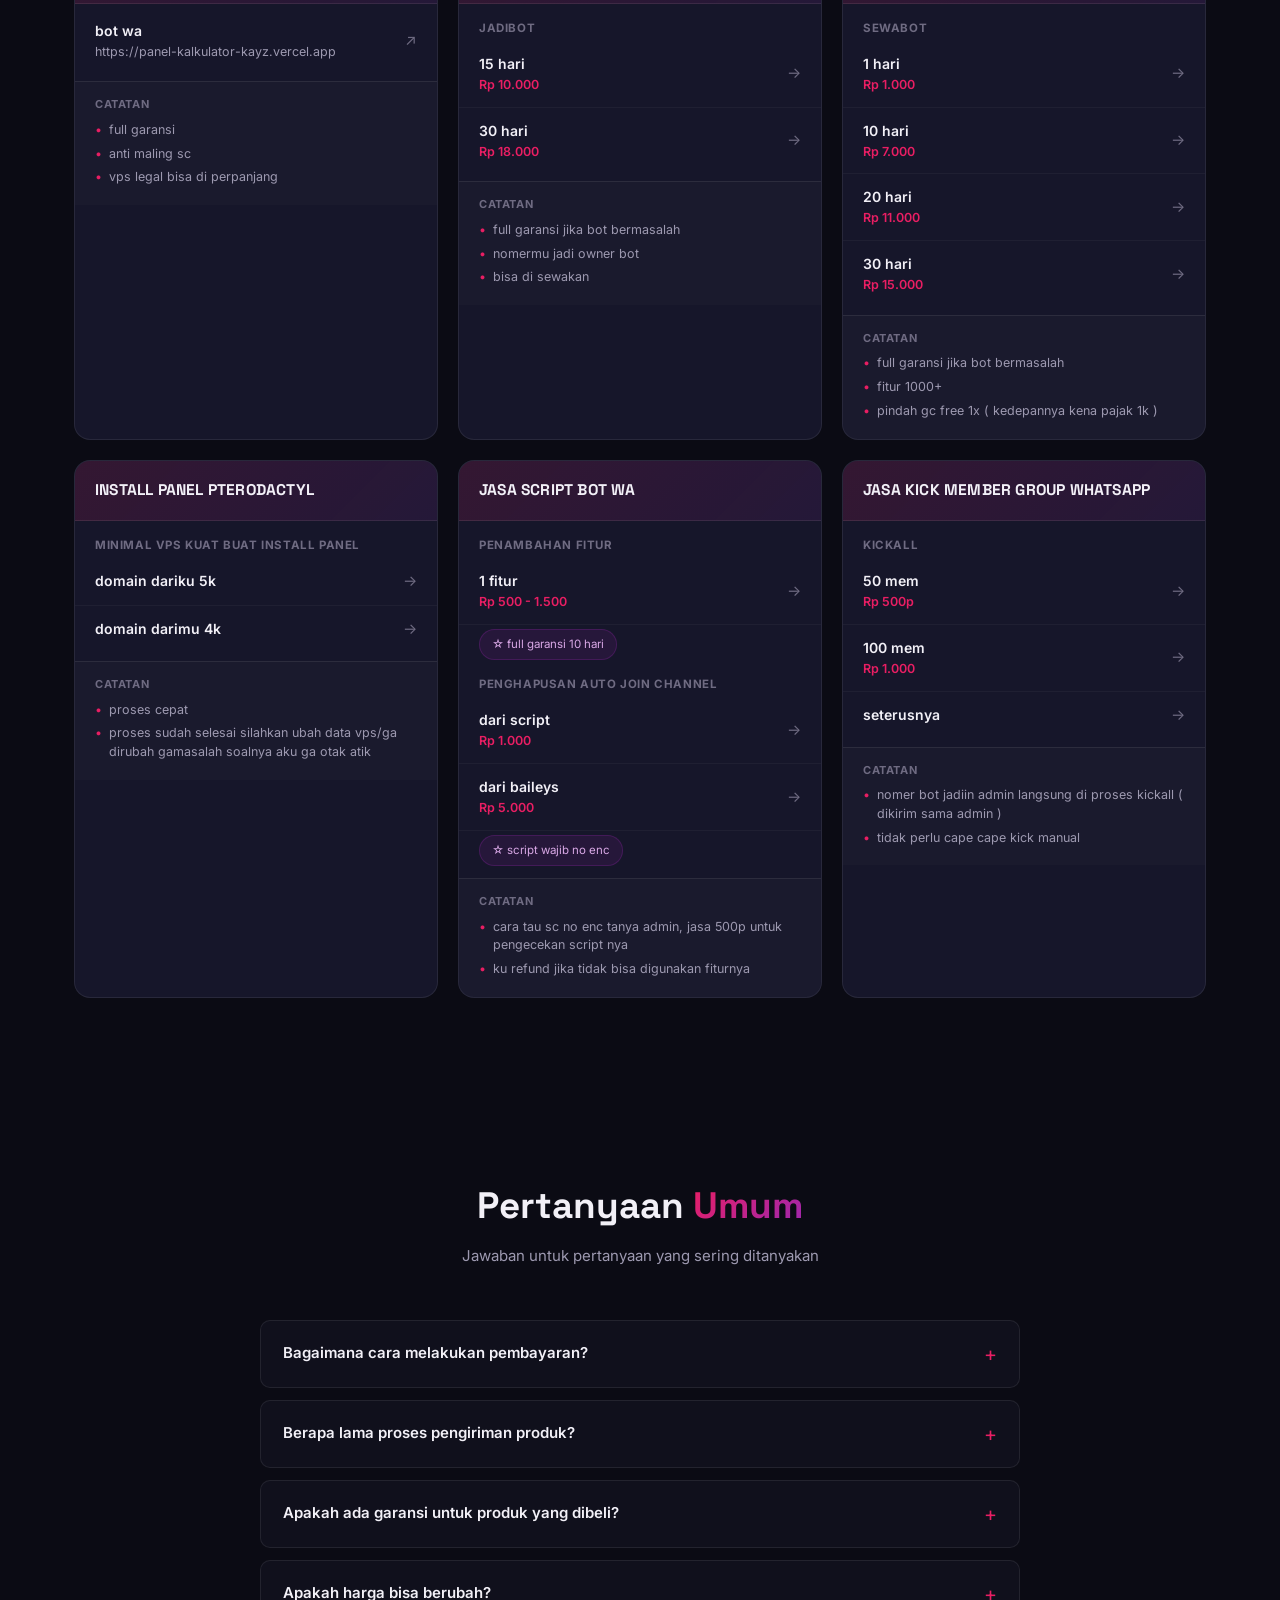
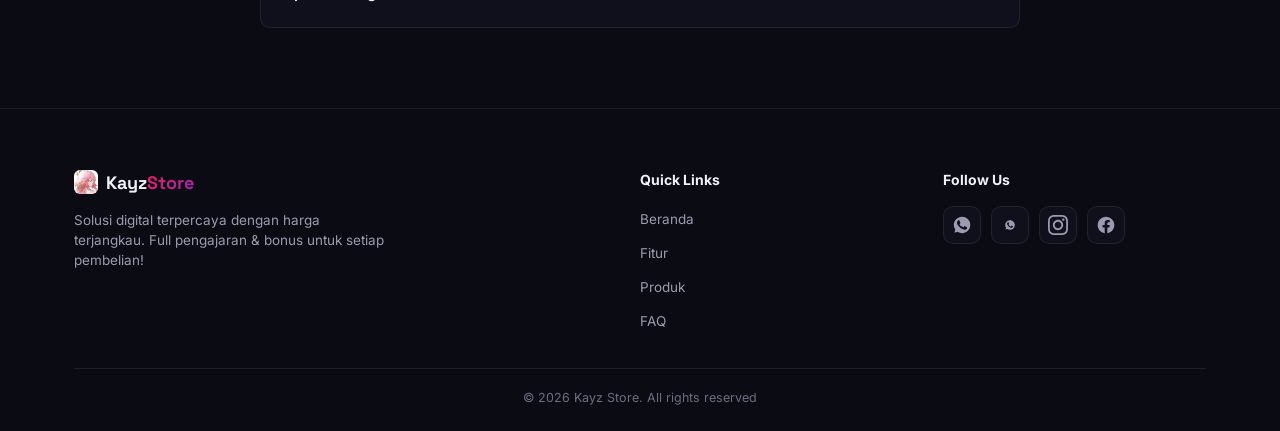
==== commit c652aae3: "Add files via upload" ====
--- a/index.html
+++ b/index.html
@@ -7,7 +7,7 @@
     <link rel="stylesheet" href="style.css">
     <link rel="preconnect" href="https://fonts.googleapis.com">
     <link rel="preconnect" href="https://fonts.gstatic.com" crossorigin>
-    <link href="https://fonts.googleapis.com/css2?family=Inter:wght@300;400;500;600;700;800&display=swap" rel="stylesheet">
+    <link href="https://fonts.googleapis.com/css2?family=Inter:wght@300;400;500;600;700;800&family=Space+Grotesk:wght@500;600;700&display=swap" rel="stylesheet">
 </head>
 <body>
     <!-- Animated Background Particles -->
@@ -24,7 +24,7 @@
         <div class="particle"></div>
     </div>
 
-    <!-- Navigation --> 
+    <!-- Navigation -->
     <nav class="navbar">
         <div class="container">
             <div class="nav-content">
@@ -49,6 +49,7 @@
                     <li><a href="#kontak">Kontak</a></li>
                 </ul>
                 <a href="#produk" class="btn-primary">Buka Pesanan</a>
+                <button class="nav-toggle" aria-label="Menu"><span></span><span></span><span></span></button>
             </div>
         </div>
     </nav>
@@ -67,10 +68,18 @@
                     Solusi Digital Store <span class="gradient-text">Terbaik untuk Anda</span>
                 </h1>
                 <p class="hero-description">
-                    Nikmati berbagai layanan premium mulai dari hosting, bot WhatsApp, 
+                    Nikmati berbagai layanan premium mulai dari hosting, bot WhatsApp,
                     hingga aplikasi premium dengan harga terjangkau dan support 24/7
                 </p>
-                <a href="#produk" class="btn-hero">Lihat Produk</a>
+                <div class="hero-actions">
+                    <a href="#produk" class="btn-hero">Lihat Produk</a>
+                    <a href="https://wa.me/6285126053305" target="_blank" class="btn-hero-outline">Chat Admin</a>
+                </div>
+                <div class="hero-stats">
+                    <div class="hero-stat"><span class="hero-stat-num">22+</span><span class="hero-stat-label">Kategori Produk</span></div>
+                    <div class="hero-stat"><span class="hero-stat-num">24/7</span><span class="hero-stat-label">Support Aktif</span></div>
+                    <div class="hero-stat"><span class="hero-stat-num">100%</span><span class="hero-stat-label">Garansi Produk</span></div>
+                </div>
             </div>
         </div>
     </section>
@@ -135,440 +144,18 @@
                 <p>Pilih kategori produk yang Anda butuhkan</p>
             </div>
             <div class="package-tabs">
-                <button class="tab-btn active" data-tab="panel">Panel Hosting</button>
-                <button class="tab-btn" data-tab="jasaedit">Jasa Edit AM</button>
-                <button class="tab-btn" data-tab="jasahd">Jasa HD</button>
-                <button class="tab-btn" data-tab="nomer">Nomer Kosong WA</button>
-                <button class="tab-btn" data-tab="jadibot">Jadibot WA</button>
-                <button class="tab-btn" data-tab="sewabot">Sewa Bot WA</button>
+                <button class="tab-btn active" data-tab="panelbot">Panel &amp; Bot WA</button>
                 <button class="tab-btn" data-tab="aplikasi">Aplikasi Premium</button>
-            </div>
-
-            <!-- Panel Hosting Content -->
-            <div id="content-panel" class="tab-content active">
-                <div class="packages-grid">
-                    <div class="package-card">
-                        <div class="package-header">
-                            <h3>Panel Hosting Pterodactyl Private</h3>
-                        </div>
-                        <div class="product-list">
-                            <div class="product-item" onclick="openWhatsAppGroup()">
-                                <div class="product-info">
-                                    <h4>RAM 3GB</h4>
-                                    <p>Rp 4.500</p>
-                                </div>
-                                <span class="product-arrow">→</span>
-                            </div>
-                            <div class="product-item" onclick="openWhatsAppGroup()">
-                                <div class="product-info">
-                                    <h4>RAM 4GB</h4>
-                                    <p>Rp 6.000</p>
-                                </div>
-                                <span class="product-arrow">→</span>
-                            </div>
-                            <div class="product-item" onclick="openWhatsAppGroup()">
-                                <div class="product-info">
-                                    <h4>RAM 5GB</h4>
-                                    <p>Rp 7.500</p>
-                                </div>
-                                <span class="product-arrow">→</span>
-                            </div>
-                            <div class="product-item" onclick="openWhatsAppGroup()">
-                                <div class="product-info">
-                                    <h4>RAM 6GB</h4>
-                                    <p>Rp 9.000</p>
-                                </div>
-                                <span class="product-arrow">→</span>
-                            </div>
-                            <div class="product-item" onclick="openWhatsAppGroup()">
-                                <div class="product-info">
-                                    <h4>RAM 7GB</h4>
-                                    <p>Rp 10.500</p>
-                                </div>
-                                <span class="product-arrow">→</span>
-                            </div>
-                            <div class="product-item" onclick="openWhatsAppGroup()">
-                                <div class="product-info">
-                                    <h4>RAM 8GB</h4>
-                                    <p>Rp 12.000</p>
-                                </div>
-                                <span class="product-arrow">→</span>
-                            </div>
-                            <div class="product-item" onclick="openWhatsAppGroup()">
-                                <div class="product-info">
-                                    <h4>RAM 9GB</h4>
-                                    <p>Rp 13.500</p>
-                                </div>
-                                <span class="product-arrow">→</span>
-                            </div>
-                            <div class="product-item" onclick="openWhatsAppGroup()">
-                                <div class="product-info">
-                                    <h4>RAM 10GB</h4>
-                                    <p>Rp 15.000</p>
-                                </div>
-                                <span class="product-arrow">→</span>
-                            </div>
-                        </div>
-                    </div>
-                </div>
-            </div>
-
-            <!-- Jasa Edit AM Content -->
-            <div id="content-jasaedit" class="tab-content">
-                <div class="packages-grid">
-                    <div class="package-card">
-                        <div class="package-header">
-                            <h3>Jasa Edit AM ( Preset Dari Lu )</h3>
-                        </div>
-                        <div class="product-list">
-                            <div class="product-item" onclick="openWhatsAppGroup()">
-                                <div class="product-info">
-                                    <h4>Konsep Sendiri</h4>
-                                    <p>Rp 2.000 - 5.000</p>
-                                </div>
-                                <span class="product-arrow">→</span>
-                            </div>
-                            <div class="product-item" onclick="openWhatsAppGroup()">
-                                <div class="product-info">
-                                    <h4>Konsep Collab</h4>
-                                    <p>Rp 4.000 - 10.000</p>
-                                </div>
-                                <span class="product-arrow">→</span>
-                            </div>
-                        </div>
-                    </div>
-                </div>
-            </div>
-
-            <!-- Jasa HD Content -->
-            <div id="content-jasahd" class="tab-content">
-                <div class="packages-grid">
-                    <div class="package-card">
-                        <div class="package-header">
-                            <h3>Jasa HD</h3>
-                        </div>
-                        <div class="product-list">
-                            <div class="product-item" onclick="openWhatsAppGroup()">
-                                <div class="product-info">
-                                    <h4>Foto</h4>
-                                    <p>500P</p>
-                                </div>
-                                <span class="product-arrow">→</span>
-                            </div>
-                            <div class="product-item" onclick="openWhatsAppGroup()">
-                                <div class="product-info">
-                                    <h4>Super HD</h4>
-                                    <p>1.000P</p>
-                                </div>
-                                <span class="product-arrow">→</span>
-                            </div>
-                            <div class="product-item" onclick="openWhatsAppGroup()">
-                                <div class="product-info">
-                                    <h4>Video</h4>
-                                    <p>1.000P</p>
-                                </div>
-                                <span class="product-arrow">→</span>
-                            </div>
-                        </div>
-                    </div>
-                </div>
-            </div>
-
-            <!-- Nomer Kosong WA Content -->
-            <div id="content-nomer" class="tab-content">
-                <div class="packages-grid">
-                    <div class="package-card">
-                        <div class="package-header">
-                            <h3>Nomer Kosong WhatsApp</h3>
-                        </div>
-                        <div class="product-list">
-                            <div class="product-item" onclick="openWhatsAppGroup()">
-                                <div class="product-info">
-                                    <h4>1 Nomer</h4>
-                                    <p>Rp 5.000</p>
-                                </div>
-                                <span class="product-arrow">→</span>
-                            </div>
-                            <div class="product-item" onclick="openWhatsAppGroup()">
-                                <div class="product-info">
-                                    <h4>2 Nomer</h4>
-                                    <p>Rp 9.000</p>
-                                </div>
-                                <span class="product-arrow">→</span>
-                            </div>
-                        </div>
-                    </div>
-                </div>
-            </div>
-
-            <!-- Jadibot WA Content -->
-            <div id="content-jadibot" class="tab-content">
-                <div class="packages-grid">
-                    <div class="package-card">
-                        <div class="package-header">
-                            <h3>Jadibot WhatsApp</h3>
-                        </div>
-                        <div class="product-list">
-                            <div class="product-item" onclick="openWhatsAppGroup()">
-                                <div class="product-info">
-                                    <h4>15 Hari</h4>
-                                    <p>Rp 10.000</p>
-                                </div>
-                                <span class="product-arrow">→</span>
-                            </div>
-                            <div class="product-item" onclick="openWhatsAppGroup()">
-                                <div class="product-info">
-                                    <h4>30 Hari</h4>
-                                    <p>Rp 18.000</p>
-                                </div>
-                                <span class="product-arrow">→</span>
-                            </div>
-                        </div>
-                    </div>
-                </div>
-            </div>
-
-            <!-- Sewa Bot WA Content -->
-            <div id="content-sewabot" class="tab-content">
-                <div class="packages-grid">
-                    <div class="package-card">
-                        <div class="package-header">
-                            <h3>Sewa Bot WhatsApp</h3>
-                        </div>
-                        <div class="product-list">
-                            <div class="product-item" onclick="openWhatsAppGroup()">
-                                <div class="product-info">
-                                    <h4>1 Hari</h4>
-                                    <p>Rp 1.000</p>
-                                </div>
-                                <span class="product-arrow">→</span>
-                            </div>
-                            <div class="product-item" onclick="openWhatsAppGroup()">
-                                <div class="product-info">
-                                    <h4>10 Hari</h4>
-                                    <p>Rp 7.000</p>
-                                </div>
-                                <span class="product-arrow">→</span>
-                            </div>
-                            <div class="product-item" onclick="openWhatsAppGroup()">
-                                <div class="product-info">
-                                    <h4>20 Hari</h4>
-                                    <p>Rp 11.000</p>
-                                </div>
-                                <span class="product-arrow">→</span>
-                            </div>
-                            <div class="product-item" onclick="openWhatsAppGroup()">
-                                <div class="product-info">
-                                    <h4>30 Hari</h4>
-                                    <p>Rp 15.000</p>
-                                </div>
-                                <span class="product-arrow">→</span>
-                            </div>
-                        </div>
-                    </div>
-                </div>
-            </div>
-
-            <!-- Aplikasi Premium Content -->
-            <div id="content-aplikasi" class="tab-content">
-                <div class="packages-grid">
-                    <div class="package-card">
-                        <div class="package-header">
-                            <h3>Aplikasi Premium</h3>
-                        </div>
-                        <div class="product-list" style="grid-template-columns: 1fr 1fr;">
-                            <div class="product-item" onclick="openWhatsAppGroup()">
-                                <div class="product-info">
-                                    <h4>AM</h4>
-                                    <p>Mulai Rp 2.000</p>
-                                </div>
-                                <span class="product-arrow">→</span>
-                            </div>
-                            <div class="product-item" onclick="openWhatsAppGroup()">
-                                <div class="product-info">
-                                    <h4>App Musik</h4>
-                                </div>
-                                <span class="product-arrow">→</span>
-                            </div>
-                            <div class="product-item" onclick="openWhatsAppGroup()">
-                                <div class="product-info">
-                                    <h4>BStation</h4>
-                                </div>
-                                <span class="product-arrow">→</span>
-                            </div>
-                            <div class="product-item" onclick="openWhatsAppGroup()">
-                                <div class="product-info">
-                                    <h4>Canva</h4>
-                                    <p>Mulai Rp 1.500</p>
-                                </div>
-                                <span class="product-arrow">→</span>
-                            </div>
-                            <div class="product-item" onclick="openWhatsAppGroup()">
-                                <div class="product-info">
-                                    <h4>CapCut</h4>
-                                    <p>Mulai Rp 10.000</p>
-                                </div>
-                                <span class="product-arrow">→</span>
-                            </div>
-                            <div class="product-item" onclick="openWhatsAppGroup()">
-                                <div class="product-info">
-                                    <h4>ChatGPT</h4>
-                                    <p>Mulai Rp 12.000</p>
-                                </div>
-                                <span class="product-arrow">→</span>
-                            </div>
-                            <div class="product-item" onclick="openWhatsAppGroup()">
-                                <div class="product-info">
-                                    <h4>Fizzo</h4>
-                                </div>
-                                <span class="product-arrow">→</span>
-                            </div>
-                            <div class="product-item" onclick="openWhatsAppGroup()">
-                                <div class="product-info">
-                                    <h4>Gemini</h4>
-                                </div>
-                                <span class="product-arrow">→</span>
-                            </div>
-                            <div class="product-item" onclick="openWhatsAppGroup()">
-                                <div class="product-info">
-                                    <h4>Get Contact</h4>
-                                </div>
-                                <span class="product-arrow">→</span>
-                            </div>
-                            <div class="product-item" onclick="openWhatsAppGroup()">
-                                <div class="product-info">
-                                    <h4>Ibis Paint</h4>
-                                </div>
-                                <span class="product-arrow">→</span>
-                            </div>
-                            <div class="product-item" onclick="openWhatsAppGroup()">
-                                <div class="product-info">
-                                    <h4>iQiyi</h4>
-                                </div>
-                                <span class="product-arrow">→</span>
-                            </div>
-                            <div class="product-item" onclick="openWhatsAppGroup()">
-                                <div class="product-info">
-                                    <h4>Lightroom</h4>
-                                </div>
-                                <span class="product-arrow">→</span>
-                            </div>
-                            <div class="product-item" onclick="openWhatsAppGroup()">
-                                <div class="product-info">
-                                    <h4>Loklok</h4>
-                                </div>
-                                <span class="product-arrow">→</span>
-                            </div>
-                            <div class="product-item" onclick="openWhatsAppGroup()">
-                                <div class="product-info">
-                                    <h4>MangoTV</h4>
-                                </div>
-                                <span class="product-arrow">→</span>
-                            </div>
-                            <div class="product-item" onclick="openWhatsAppGroup()">
-                                <div class="product-info">
-                                    <h4>Meitu</h4>
-                                </div>
-                                <span class="product-arrow">→</span>
-                            </div>
-                            <div class="product-item" onclick="openWhatsAppGroup()">
-                                <div class="product-info">
-                                    <h4>Melolo</h4>
-                                </div>
-                                <span class="product-arrow">→</span>
-                            </div>
-                            <div class="product-item" onclick="openWhatsAppGroup()">
-                                <div class="product-info">
-                                    <h4>Microsoft</h4>
-                                </div>
-                                <span class="product-arrow">→</span>
-                            </div>
-                            <div class="product-item" onclick="openWhatsAppGroup()">
-                                <div class="product-info">
-                                    <h4>Netflix</h4>
-                                </div>
-                                <span class="product-arrow">→</span>
-                            </div>
-                            <div class="product-item" onclick="openWhatsAppGroup()">
-                                <div class="product-info">
-                                    <h4>Picsart</h4>
-                                </div>
-                                <span class="product-arrow">→</span>
-                            </div>
-                            <div class="product-item" onclick="openWhatsAppGroup()">
-                                <div class="product-info">
-                                    <h4>Prime</h4>
-                                </div>
-                                <span class="product-arrow">→</span>
-                            </div>
-                            <div class="product-item" onclick="openWhatsAppGroup()">
-                                <div class="product-info">
-                                    <h4>Remini</h4>
-                                </div>
-                                <span class="product-arrow">→</span>
-                            </div>
-                            <div class="product-item" onclick="openWhatsAppGroup()">
-                                <div class="product-info">
-                                    <h4>Spotify</h4>
-                                    <p>Mulai Rp 17.000</p>
-                                </div>
-                                <span class="product-arrow">→</span>
-                            </div>
-                            <div class="product-item" onclick="openWhatsAppGroup()">
-                                <div class="product-info">
-                                    <h4>Vidio</h4>
-                                </div>
-                                <span class="product-arrow">→</span>
-                            </div>
-                            <div class="product-item" onclick="openWhatsAppGroup()">
-                                <div class="product-info">
-                                    <h4>Viu</h4>
-                                    <p>Mulai Rp 2.000</p>
-                                </div>
-                                <span class="product-arrow">→</span>
-                            </div>
-                            <div class="product-item" onclick="openWhatsAppGroup()">
-                                <div class="product-info">
-                                    <h4>VPN</h4>
-                                </div>
-                                <span class="product-arrow">→</span>
-                            </div>
-                            <div class="product-item" onclick="openWhatsAppGroup()">
-                                <div class="product-info">
-                                    <h4>WeTV</h4>
-                                </div>
-                                <span class="product-arrow">→</span>
-                            </div>
-                            <div class="product-item" onclick="openWhatsAppGroup()">
-                                <div class="product-info">
-                                    <h4>Wibuku</h4>
-                                </div>
-                                <span class="product-arrow">→</span>
-                            </div>
-                            <div class="product-item" onclick="openWhatsAppGroup()">
-                                <div class="product-info">
-                                    <h4>Wink</h4>
-                                    <p>Mulai Rp 3.000</p>
-                                </div>
-                                <span class="product-arrow">→</span>
-                            </div>
-                            <div class="product-item" onclick="openWhatsAppGroup()">
-                                <div class="product-info">
-                                    <h4>YouTube</h4>
-                                    <p>Mulai Rp 2.000</p>
-                                </div>
-                                <span class="product-arrow">→</span>
-                            </div>
-                            <div class="product-item" onclick="openWhatsAppGroup()">
-                                <div class="product-info">
-                                    <h4>Zoom</h4>
-                                </div>
-                                <span class="product-arrow">→</span>
-                            </div>
-                        </div>
-                    </div>
-                </div>
-            </div>
+                <button class="tab-btn" data-tab="jasa">Jasa Layanan</button>
+                <button class="tab-btn" data-tab="sosmed">Sosial Media</button>
+                <button class="tab-btn" data-tab="lainnya">Lainnya</button>
+            </div>
+
+            <div id="content-panelbot" class="tab-content active"><div class="packages-grid"><div class="package-card"><div class="package-header"><h3>PANEL PTERODACTYL</h3></div><div class="product-list"><a class="product-item product-link" href="https://panel-kalkulator-kayz.vercel.app" target="_blank" rel="noopener"><div class="product-info"><h4>bot wa</h4><p>https://panel-kalkulator-kayz.vercel.app</p></div><span class="product-arrow">↗</span></a></div><div class="product-notes"><h5>Catatan</h5><ul><li>full garansi</li><li>anti maling sc</li><li>vps legal bisa di perpanjang</li></ul></div></div><div class="package-card"><div class="package-header"><h3>JADIBOT WHATSAPP</h3></div><div class="product-list"><div class="product-group-label">jadibot</div><div class="product-item" data-name="JADIBOT WHATSAPP - 15 hari" data-price="10.000"><div class="product-info"><h4>15 hari</h4><p>Rp 10.000</p></div><span class="product-arrow">→</span></div><div class="product-item" data-name="JADIBOT WHATSAPP - 30 hari" data-price="18.000"><div class="product-info"><h4>30 hari</h4><p>Rp 18.000</p></div><span class="product-arrow">→</span></div></div><div class="product-notes"><h5>Catatan</h5><ul><li>full garansi jika bot bermasalah</li><li>nomermu jadi owner bot</li><li>bisa di sewakan</li></ul></div></div><div class="package-card"><div class="package-header"><h3>SEWABOT WHATSAPP</h3></div><div class="product-list"><div class="product-group-label">sewabot</div><div class="product-item" data-name="SEWABOT WHATSAPP - 1 hari" data-price="1.000"><div class="product-info"><h4>1 hari</h4><p>Rp 1.000</p></div><span class="product-arrow">→</span></div><div class="product-item" data-name="SEWABOT WHATSAPP - 10 hari" data-price="7.000"><div class="product-info"><h4>10 hari</h4><p>Rp 7.000</p></div><span class="product-arrow">→</span></div><div class="product-item" data-name="SEWABOT WHATSAPP - 20 hari" data-price="11.000"><div class="product-info"><h4>20 hari</h4><p>Rp 11.000</p></div><span class="product-arrow">→</span></div><div class="product-item" data-name="SEWABOT WHATSAPP - 30 hari" data-price="15.000"><div class="product-info"><h4>30 hari</h4><p>Rp 15.000</p></div><span class="product-arrow">→</span></div></div><div class="product-notes"><h5>Catatan</h5><ul><li>full garansi jika bot bermasalah</li><li>fitur 1000+</li><li>pindah gc free 1x ( kedepannya kena pajak 1k )</li></ul></div></div><div class="package-card"><div class="package-header"><h3>INSTALL PANEL PTERODACTYL</h3></div><div class="product-list"><div class="product-group-label">minimal vps kuat buat install panel</div><div class="product-item" data-name="INSTALL PANEL PTERODACTYL - domain dariku 5k" data-price="Tanya admin"><div class="product-info"><h4>domain dariku 5k</h4></div><span class="product-arrow">→</span></div><div class="product-item" data-name="INSTALL PANEL PTERODACTYL - domain darimu 4k" data-price="Tanya admin"><div class="product-info"><h4>domain darimu 4k</h4></div><span class="product-arrow">→</span></div></div><div class="product-notes"><h5>Catatan</h5><ul><li>proses cepat</li><li>proses sudah selesai silahkan ubah data vps/ga dirubah gamasalah soalnya aku ga otak atik</li></ul></div></div><div class="package-card"><div class="package-header"><h3>JASA SCRIPT BOT WA</h3></div><div class="product-list"><div class="product-group-label">penambahan fitur</div><div class="product-item" data-name="JASA SCRIPT BOT WA - 1 fitur" data-price="500 - 1.500"><div class="product-info"><h4>1 fitur</h4><p>Rp 500 - 1.500</p></div><span class="product-arrow">→</span></div><div class="product-tag">☆ full garansi 10 hari</div><div class="product-group-label">penghapusan auto join channel</div><div class="product-item" data-name="JASA SCRIPT BOT WA - dari script" data-price="1.000"><div class="product-info"><h4>dari script</h4><p>Rp 1.000</p></div><span class="product-arrow">→</span></div><div class="product-item" data-name="JASA SCRIPT BOT WA - dari baileys" data-price="5.000"><div class="product-info"><h4>dari baileys</h4><p>Rp 5.000</p></div><span class="product-arrow">→</span></div><div class="product-tag">☆ script wajib no enc</div></div><div class="product-notes"><h5>Catatan</h5><ul><li>cara tau sc no enc tanya admin, jasa 500p untuk pengecekan script nya</li><li>ku refund jika tidak bisa digunakan fiturnya</li></ul></div></div><div class="package-card"><div class="package-header"><h3>JASA KICK MEMBER GROUP WHATSAPP</h3></div><div class="product-list"><div class="product-group-label">kickall</div><div class="product-item" data-name="JASA KICK MEMBER GROUP WHATSAPP - 50 mem" data-price="500p"><div class="product-info"><h4>50 mem</h4><p>Rp 500p</p></div><span class="product-arrow">→</span></div><div class="product-item" data-name="JASA KICK MEMBER GROUP WHATSAPP - 100 mem" data-price="1.000"><div class="product-info"><h4>100 mem</h4><p>Rp 1.000</p></div><span class="product-arrow">→</span></div><div class="product-item" data-name="JASA KICK MEMBER GROUP WHATSAPP - seterusnya" data-price="Tanya admin"><div class="product-info"><h4>seterusnya</h4></div><span class="product-arrow">→</span></div></div><div class="product-notes"><h5>Catatan</h5><ul><li>nomer bot jadiin admin langsung di proses kickall ( dikirim sama admin )</li><li>tidak perlu cape cape kick manual</li></ul></div></div></div></div>
+            <div id="content-aplikasi" class="tab-content"><div class="packages-grid"><div class="package-card"><div class="package-header"><h3>CAPCUT PREMIUM</h3></div><div class="product-list"><div class="product-group-label">private standar</div><div class="product-item" data-name="CAPCUT PREMIUM - 1 bulan" data-price="25.000"><div class="product-info"><h4>1 bulan</h4><p>Rp 25.000</p></div><span class="product-arrow">→</span></div><div class="product-group-label">private pro</div><div class="product-item" data-name="CAPCUT PREMIUM - 7 hari" data-price="10.000"><div class="product-info"><h4>7 hari</h4><p>Rp 10.000</p></div><span class="product-arrow">→</span></div><div class="product-item" data-name="CAPCUT PREMIUM - 1 bulan" data-price="35.000"><div class="product-info"><h4>1 bulan</h4><p>Rp 35.000</p></div><span class="product-arrow">→</span></div></div><div class="product-notes"><h5>Catatan</h5><ul><li>full garansi backfree</li><li>private limit login 2 device</li><li>private limit login, nogar karena melebihi batas login</li></ul></div></div><div class="package-card"><div class="package-header"><h3>CANVA</h3></div><div class="product-list"><div class="product-group-label">member design</div><div class="product-item" data-name="CANVA - 1 bulan" data-price="1.500"><div class="product-info"><h4>1 bulan</h4><p>Rp 1.500</p></div><span class="product-arrow">→</span></div><div class="product-item" data-name="CANVA - 2 bulan renew" data-price="2.800"><div class="product-info"><h4>2 bulan renew</h4><p>Rp 2.800</p></div><span class="product-arrow">→</span></div><div class="product-item" data-name="CANVA - 1 tahun renew" data-price="8.000"><div class="product-info"><h4>1 tahun renew</h4><p>Rp 8.000</p></div><span class="product-arrow">→</span></div><div class="product-tag">☆ full garansi</div><div class="product-group-label">education</div><div class="product-item" data-name="CANVA - lifetime garansi 6 bulan" data-price="10.000"><div class="product-info"><h4>lifetime garansi 6 bulan</h4><p>Rp 10.000</p></div><span class="product-arrow">→</span></div><div class="product-item" data-name="CANVA - lifetime garansi 2 thn" data-price="15.000"><div class="product-info"><h4>lifetime garansi 2 thn</h4><p>Rp 15.000</p></div><span class="product-arrow">→</span></div></div><div class="product-notes"><h5>Catatan</h5><ul><li>via invite email / link</li><li>renew = perpanjangan</li><li>education lifetime tidak perlu renew</li></ul></div></div><div class="package-card"><div class="package-header"><h3>YOUTUBE</h3></div><div class="product-list"><div class="product-group-label">family plan</div><div class="product-item" data-name="YOUTUBE - 1 bulan" data-price="2.000"><div class="product-info"><h4>1 bulan</h4><p>Rp 2.000</p></div><span class="product-arrow">→</span></div><div class="product-tag">☆ via email buyer</div></div><div class="product-notes"><h5>Catatan</h5><ul><li>garansi 20 hari</li><li>include yt music</li><li>only region Indonesia</li></ul></div></div><div class="package-card"><div class="package-header"><h3>ALIGHT MOTION</h3></div><div class="product-list"><div class="product-group-label">private</div><div class="product-item" data-name="ALIGHT MOTION - 1 tahun akun seller" data-price="2.000"><div class="product-info"><h4>1 tahun akun seller</h4><p>Rp 2.000</p></div><span class="product-arrow">→</span></div><div class="product-item" data-name="ALIGHT MOTION - 1 tahun akun mu" data-price="5.000"><div class="product-info"><h4>1 tahun akun mu</h4><p>Rp 5.000</p></div><span class="product-arrow">→</span></div></div><div class="product-notes"><h5>Catatan</h5><ul><li>support ios &amp; andro</li><li>garansi 6 bulan</li><li>end bill januari 2027</li></ul></div></div><div class="package-card"><div class="package-header"><h3>WINK</h3></div><div class="product-list"><div class="product-group-label">andro private</div><div class="product-item" data-name="WINK - 7 hari VIP" data-price="4.000"><div class="product-info"><h4>7 hari VIP</h4><p>Rp 4.000</p></div><span class="product-arrow">→</span></div><div class="product-item" data-name="WINK - 7 hari VIP+" data-price="5.000"><div class="product-info"><h4>7 hari VIP+</h4><p>Rp 5.000</p></div><span class="product-arrow">→</span></div><div class="product-item" data-name="WINK - 7 hari acc b" data-price="3.000 (VIP/VIP+)"><div class="product-info"><h4>7 hari acc b</h4><p>Rp 3.000 (VIP/VIP+)</p></div><span class="product-arrow">→</span></div><div class="product-group-label">ios/andro private</div><div class="product-item" data-name="WINK - 7 hari VIP+" data-price="6.000"><div class="product-info"><h4>7 hari VIP+</h4><p>Rp 6.000</p></div><span class="product-arrow">→</span></div><div class="product-group-label">unli</div><div class="product-item" data-name="WINK - selamanya" data-price="10.000"><div class="product-info"><h4>selamanya</h4><p>Rp 10.000</p></div><span class="product-arrow">→</span></div><div class="product-tag">☆ metode</div></div><div class="product-notes"><h5>Catatan</h5><ul><li>support andro &amp; ios</li><li>full garansi</li></ul></div></div><div class="package-card"><div class="package-header"><h3>VIU+</h3></div><div class="product-list"><div class="product-group-label">private</div><div class="product-item" data-name="VIU+ - 1 tahun : 2.000" data-price="Tanya admin"><div class="product-info"><h4>1 tahun : 2.000</h4></div><span class="product-arrow">→</span></div><div class="product-item" data-name="VIU+ - lifetime : 10.000" data-price="Tanya admin"><div class="product-info"><h4>lifetime : 10.000</h4></div><span class="product-arrow">→</span></div></div><div class="product-notes"><h5>Catatan</h5><ul><li>garansi 6 bulan</li><li>limit login 2 device</li><li>support all device</li><li>private bisa di sharing</li></ul></div></div><div class="package-card"><div class="package-header"><h3>DISNEY PREMIUM</h3></div><div class="product-list"><div class="product-group-label">sharing</div><div class="product-item" data-name="DISNEY PREMIUM - 1 hari" data-price="4.000"><div class="product-info"><h4>1 hari</h4><p>Rp 4.000</p></div><span class="product-arrow">→</span></div><div class="product-item" data-name="DISNEY PREMIUM - 3 hari" data-price="6.000"><div class="product-info"><h4>3 hari</h4><p>Rp 6.000</p></div><span class="product-arrow">→</span></div><div class="product-item" data-name="DISNEY PREMIUM - 1 bulan 10u" data-price="13.000"><div class="product-info"><h4>1 bulan 10u</h4><p>Rp 13.000</p></div><span class="product-arrow">→</span></div></div><div class="product-notes"><h5>Catatan</h5><ul><li>plan premium UHD 4K</li><li>login sign code</li><li>support all dev</li><li>garansi 25 hari</li></ul></div></div></div></div>
+            <div id="content-jasa" class="tab-content"><div class="packages-grid"><div class="package-card"><div class="package-header"><h3>JASA EDIT AM</h3></div><div class="product-list"><div class="product-group-label">preset dari mu</div><div class="product-item" data-name="JASA EDIT AM - jj sendiri" data-price="2.000 - 5.000"><div class="product-info"><h4>jj sendiri</h4><p>Rp 2.000 - 5.000</p></div><span class="product-arrow">→</span></div><div class="product-item" data-name="JASA EDIT AM - jj collab" data-price="4.000 - 10.000"><div class="product-info"><h4>jj collab</h4><p>Rp 4.000 - 10.000</p></div><span class="product-arrow">→</span></div></div><div class="product-notes"><h5>Catatan</h5><ul><li>pengerjaan selesai sekitar 10-30 menit tergantung kesibukan admin</li><li>preset darimu ( ambil di tt )</li><li>dapat free hd video</li></ul></div></div><div class="package-card"><div class="package-header"><h3>JASA HDIN</h3></div><div class="product-list"><div class="product-group-label">foto</div><div class="product-item" data-name="JASA HDIN - hd biasa" data-price="500"><div class="product-info"><h4>hd biasa</h4><p>Rp 500</p></div><span class="product-arrow">→</span></div><div class="product-item" data-name="JASA HDIN - super hd" data-price="1.000"><div class="product-info"><h4>super hd</h4><p>Rp 1.000</p></div><span class="product-arrow">→</span></div><div class="product-group-label">video</div><div class="product-item" data-name="JASA HDIN - hd biasa" data-price="1.000"><div class="product-info"><h4>hd biasa</h4><p>Rp 1.000</p></div><span class="product-arrow">→</span></div></div><div class="product-notes"><h5>Catatan</h5><ul><li>pengerjaan selesai sekitar 1-10 menit tergantung kesibukan admin</li></ul></div></div><div class="package-card"><div class="package-header"><h3>JASA SHARE LINK GROUP WHATSAPP</h3></div><div class="product-list"><div class="product-group-label">group biasa/ngobrol</div><div class="product-item" data-name="JASA SHARE LINK GROUP WHATSAPP - 8 member" data-price="1.000"><div class="product-info"><h4>8 member</h4><p>Rp 1.000</p></div><span class="product-arrow">→</span></div><div class="product-item" data-name="JASA SHARE LINK GROUP WHATSAPP - 16 member" data-price="2.000"><div class="product-info"><h4>16 member</h4><p>Rp 2.000</p></div><span class="product-arrow">→</span></div><div class="product-group-label">group jb/store/freelance</div><div class="product-item" data-name="JASA SHARE LINK GROUP WHATSAPP - kosong" data-price="Tanya admin"><div class="product-info"><h4>kosong</h4></div><span class="product-arrow">→</span></div></div><div class="product-notes"><h5>Catatan</h5><ul><li>proses bertahap</li><li>proses selalu di kabarin</li><li>harus jadiin admin baru ku share ( ragu ga usah beli )</li><li>tidak capai target ku reffund</li></ul></div></div><div class="package-card"><div class="package-header"><h3>BOT CONFESS</h3></div><div class="product-list"><div class="product-group-label">confess</div><div class="product-item" data-name="BOT CONFESS - 1 jam" data-price="1.000"><div class="product-info"><h4>1 jam</h4><p>Rp 1.000</p></div><span class="product-arrow">→</span></div><div class="product-item" data-name="BOT CONFESS - 1 hari" data-price="3.000"><div class="product-info"><h4>1 hari</h4><p>Rp 3.000</p></div><span class="product-arrow">→</span></div><div class="product-item" data-name="BOT CONFESS - sampai di blok" data-price="5.000"><div class="product-info"><h4>sampai di blok</h4><p>Rp 5.000</p></div><span class="product-arrow">→</span></div></div><div class="product-notes"><h5>Catatan</h5><ul><li>sebelum order tanya dulu ke admin</li><li>anti ribet</li><li>full privasi</li></ul></div></div></div></div>
+            <div id="content-sosmed" class="tab-content"><div class="packages-grid"><div class="package-card"><div class="package-header"><h3>KEBUTUHAN SOSIAL WHATSAPP</h3></div><div class="product-list"><div class="product-group-label">Followers Channel WhatsApp</div><div class="product-item" data-name="KEBUTUHAN SOSIAL WHATSAPP - 50" data-price="5.000"><div class="product-info"><h4>50</h4><p>Rp 5.000</p></div><span class="product-arrow">→</span></div><div class="product-item" data-name="KEBUTUHAN SOSIAL WHATSAPP - 100" data-price="8.000"><div class="product-info"><h4>100</h4><p>Rp 8.000</p></div><span class="product-arrow">→</span></div><div class="product-item" data-name="KEBUTUHAN SOSIAL WHATSAPP - 300" data-price="16.000"><div class="product-info"><h4>300</h4><p>Rp 16.000</p></div><span class="product-arrow">→</span></div><div class="product-item" data-name="KEBUTUHAN SOSIAL WHATSAPP - 500" data-price="25.000"><div class="product-info"><h4>500</h4><p>Rp 25.000</p></div><span class="product-arrow">→</span></div><div class="product-item" data-name="KEBUTUHAN SOSIAL WHATSAPP - 700" data-price="33.000"><div class="product-info"><h4>700</h4><p>Rp 33.000</p></div><span class="product-arrow">→</span></div><div class="product-item" data-name="KEBUTUHAN SOSIAL WHATSAPP - 900" data-price="40.000"><div class="product-info"><h4>900</h4><p>Rp 40.000</p></div><span class="product-arrow">→</span></div><div class="product-item" data-name="KEBUTUHAN SOSIAL WHATSAPP - 1.000" data-price="50.000"><div class="product-info"><h4>1.000</h4><p>Rp 50.000</p></div><span class="product-arrow">→</span></div><div class="product-group-label">React Channel</div><div class="product-item" data-name="KEBUTUHAN SOSIAL WHATSAPP - Tanya admin untuk list &amp; harga." data-price="Tanya admin"><div class="product-info"><h4>Tanya admin untuk list &amp; harga.</h4></div><span class="product-arrow">→</span></div></div><div class="product-notes"><h5>Catatan</h5><ul><li>Channel tidak privat.</li><li>Proses bertahap.</li><li>Harga dapat berubah sewaktu-waktu.</li><li>Bisa request jumlah di luar list.</li><li>Chat admin terlebih dahulu sebelum order untuk konfirmasi harga.</li></ul></div></div><div class="package-card"><div class="package-header"><h3>KEBUTUHAN SOSIAL TIKTOK</h3></div><div class="product-list"><div class="product-group-label">Followers TikTok</div><div class="product-item" data-name="KEBUTUHAN SOSIAL TIKTOK - 100" data-price="5.000"><div class="product-info"><h4>100</h4><p>Rp 5.000</p></div><span class="product-arrow">→</span></div><div class="product-item" data-name="KEBUTUHAN SOSIAL TIKTOK - 300" data-price="10.000"><div class="product-info"><h4>300</h4><p>Rp 10.000</p></div><span class="product-arrow">→</span></div><div class="product-item" data-name="KEBUTUHAN SOSIAL TIKTOK - 500" data-price="15.000"><div class="product-info"><h4>500</h4><p>Rp 15.000</p></div><span class="product-arrow">→</span></div><div class="product-item" data-name="KEBUTUHAN SOSIAL TIKTOK - 800" data-price="20.000"><div class="product-info"><h4>800</h4><p>Rp 20.000</p></div><span class="product-arrow">→</span></div><div class="product-group-label">Followers TikTok Indonesia</div><div class="product-item" data-name="KEBUTUHAN SOSIAL TIKTOK - 100" data-price="12.000"><div class="product-info"><h4>100</h4><p>Rp 12.000</p></div><span class="product-arrow">→</span></div><div class="product-item" data-name="KEBUTUHAN SOSIAL TIKTOK - 300" data-price="23.000"><div class="product-info"><h4>300</h4><p>Rp 23.000</p></div><span class="product-arrow">→</span></div><div class="product-item" data-name="KEBUTUHAN SOSIAL TIKTOK - 500" data-price="35.000"><div class="product-info"><h4>500</h4><p>Rp 35.000</p></div><span class="product-arrow">→</span></div><div class="product-item" data-name="KEBUTUHAN SOSIAL TIKTOK - 800" data-price="55.000"><div class="product-info"><h4>800</h4><p>Rp 55.000</p></div><span class="product-arrow">→</span></div><div class="product-group-label">Followers TikTok Indonesia High Quality</div><div class="product-item" data-name="KEBUTUHAN SOSIAL TIKTOK - 100" data-price="16.000"><div class="product-info"><h4>100</h4><p>Rp 16.000</p></div><span class="product-arrow">→</span></div><div class="product-item" data-name="KEBUTUHAN SOSIAL TIKTOK - 300" data-price="35.000"><div class="product-info"><h4>300</h4><p>Rp 35.000</p></div><span class="product-arrow">→</span></div><div class="product-item" data-name="KEBUTUHAN SOSIAL TIKTOK - 500" data-price="55.000"><div class="product-info"><h4>500</h4><p>Rp 55.000</p></div><span class="product-arrow">→</span></div><div class="product-item" data-name="KEBUTUHAN SOSIAL TIKTOK - 800" data-price="75.000"><div class="product-info"><h4>800</h4><p>Rp 75.000</p></div><span class="product-arrow">→</span></div><div class="product-group-label">Like TikTok ( Refill 7 Hari)</div><div class="product-item" data-name="KEBUTUHAN SOSIAL TIKTOK - 100" data-price="3.000"><div class="product-info"><h4>100</h4><p>Rp 3.000</p></div><span class="product-arrow">→</span></div><div class="product-item" data-name="KEBUTUHAN SOSIAL TIKTOK - 500" data-price="5.000"><div class="product-info"><h4>500</h4><p>Rp 5.000</p></div><span class="product-arrow">→</span></div><div class="product-item" data-name="KEBUTUHAN SOSIAL TIKTOK - 1.000" data-price="10.000"><div class="product-info"><h4>1.000</h4><p>Rp 10.000</p></div><span class="product-arrow">→</span></div><div class="product-item" data-name="KEBUTUHAN SOSIAL TIKTOK - 2.000" data-price="15.000"><div class="product-info"><h4>2.000</h4><p>Rp 15.000</p></div><span class="product-arrow">→</span></div><div class="product-group-label">View TikTok</div><div class="product-item" data-name="KEBUTUHAN SOSIAL TIKTOK - 1.000" data-price="2.000"><div class="product-info"><h4>1.000</h4><p>Rp 2.000</p></div><span class="product-arrow">→</span></div><div class="product-item" data-name="KEBUTUHAN SOSIAL TIKTOK - 5.000" data-price="5.000"><div class="product-info"><h4>5.000</h4><p>Rp 5.000</p></div><span class="product-arrow">→</span></div><div class="product-item" data-name="KEBUTUHAN SOSIAL TIKTOK - 8.000" data-price="7.000"><div class="product-info"><h4>8.000</h4><p>Rp 7.000</p></div><span class="product-arrow">→</span></div><div class="product-item" data-name="KEBUTUHAN SOSIAL TIKTOK - 10.000" data-price="9.000"><div class="product-info"><h4>10.000</h4><p>Rp 9.000</p></div><span class="product-arrow">→</span></div></div><div class="product-notes"><h5>Catatan</h5><ul><li>Akun tidak privat.</li><li>Proses bertahap.</li><li>Harga dapat berubah sewaktu-waktu.</li><li>Bisa request jumlah di luar list.</li><li>Chat admin terlebih dahulu sebelum order untuk konfirmasi harga.</li></ul></div></div><div class="package-card"><div class="package-header"><h3>KEBUTUHAN SOSIAL INSTAGRAM</h3></div><div class="product-list"><div class="product-group-label">Followers Instagram</div><div class="product-item" data-name="KEBUTUHAN SOSIAL INSTAGRAM - 100" data-price="5.000"><div class="product-info"><h4>100</h4><p>Rp 5.000</p></div><span class="product-arrow">→</span></div><div class="product-item" data-name="KEBUTUHAN SOSIAL INSTAGRAM - 300" data-price="10.000"><div class="product-info"><h4>300</h4><p>Rp 10.000</p></div><span class="product-arrow">→</span></div><div class="product-item" data-name="KEBUTUHAN SOSIAL INSTAGRAM - 500" data-price="15.000"><div class="product-info"><h4>500</h4><p>Rp 15.000</p></div><span class="product-arrow">→</span></div><div class="product-item" data-name="KEBUTUHAN SOSIAL INSTAGRAM - 800" data-price="20.000"><div class="product-info"><h4>800</h4><p>Rp 20.000</p></div><span class="product-arrow">→</span></div><div class="product-item" data-name="KEBUTUHAN SOSIAL INSTAGRAM - 1.000 + 1.000 View" data-price="26.000"><div class="product-info"><h4>1.000 + 1.000 View</h4><p>Rp 26.000</p></div><span class="product-arrow">→</span></div><div class="product-group-label">Followers Instagram Indonesia</div><div class="product-item" data-name="KEBUTUHAN SOSIAL INSTAGRAM - 100" data-price="10.000"><div class="product-info"><h4>100</h4><p>Rp 10.000</p></div><span class="product-arrow">→</span></div><div class="product-item" data-name="KEBUTUHAN SOSIAL INSTAGRAM - 300" data-price="16.000"><div class="product-info"><h4>300</h4><p>Rp 16.000</p></div><span class="product-arrow">→</span></div><div class="product-item" data-name="KEBUTUHAN SOSIAL INSTAGRAM - 500" data-price="29.000"><div class="product-info"><h4>500</h4><p>Rp 29.000</p></div><span class="product-arrow">→</span></div><div class="product-item" data-name="KEBUTUHAN SOSIAL INSTAGRAM - 800" data-price="35.000"><div class="product-info"><h4>800</h4><p>Rp 35.000</p></div><span class="product-arrow">→</span></div><div class="product-item" data-name="KEBUTUHAN SOSIAL INSTAGRAM - 1.000 + 1.000 View" data-price="45.000"><div class="product-info"><h4>1.000 + 1.000 View</h4><p>Rp 45.000</p></div><span class="product-arrow">→</span></div><div class="product-group-label">Like Instagram</div><div class="product-item" data-name="KEBUTUHAN SOSIAL INSTAGRAM - 100" data-price="3.000"><div class="product-info"><h4>100</h4><p>Rp 3.000</p></div><span class="product-arrow">→</span></div><div class="product-item" data-name="KEBUTUHAN SOSIAL INSTAGRAM - 500" data-price="8.000"><div class="product-info"><h4>500</h4><p>Rp 8.000</p></div><span class="product-arrow">→</span></div><div class="product-item" data-name="KEBUTUHAN SOSIAL INSTAGRAM - 1.000" data-price="13.000"><div class="product-info"><h4>1.000</h4><p>Rp 13.000</p></div><span class="product-arrow">→</span></div><div class="product-item" data-name="KEBUTUHAN SOSIAL INSTAGRAM - 2.000" data-price="20.000"><div class="product-info"><h4>2.000</h4><p>Rp 20.000</p></div><span class="product-arrow">→</span></div><div class="product-group-label">Like Instagram Indonesia</div><div class="product-item" data-name="KEBUTUHAN SOSIAL INSTAGRAM - 100" data-price="5.000"><div class="product-info"><h4>100</h4><p>Rp 5.000</p></div><span class="product-arrow">→</span></div><div class="product-item" data-name="KEBUTUHAN SOSIAL INSTAGRAM - 200" data-price="6.000"><div class="product-info"><h4>200</h4><p>Rp 6.000</p></div><span class="product-arrow">→</span></div><div class="product-item" data-name="KEBUTUHAN SOSIAL INSTAGRAM - 300" data-price="7.000"><div class="product-info"><h4>300</h4><p>Rp 7.000</p></div><span class="product-arrow">→</span></div><div class="product-item" data-name="KEBUTUHAN SOSIAL INSTAGRAM - 500" data-price="10.000"><div class="product-info"><h4>500</h4><p>Rp 10.000</p></div><span class="product-arrow">→</span></div><div class="product-item" data-name="KEBUTUHAN SOSIAL INSTAGRAM - 1.000" data-price="18.000"><div class="product-info"><h4>1.000</h4><p>Rp 18.000</p></div><span class="product-arrow">→</span></div><div class="product-group-label">Komentar Instagram</div><div class="product-item" data-name="KEBUTUHAN SOSIAL INSTAGRAM - 10" data-price="2.000"><div class="product-info"><h4>10</h4><p>Rp 2.000</p></div><span class="product-arrow">→</span></div><div class="product-item" data-name="KEBUTUHAN SOSIAL INSTAGRAM - 20" data-price="3.000"><div class="product-info"><h4>20</h4><p>Rp 3.000</p></div><span class="product-arrow">→</span></div><div class="product-item" data-name="KEBUTUHAN SOSIAL INSTAGRAM - 30" data-price="4.000"><div class="product-info"><h4>30</h4><p>Rp 4.000</p></div><span class="product-arrow">→</span></div><div class="product-item" data-name="KEBUTUHAN SOSIAL INSTAGRAM - 50" data-price="5.000"><div class="product-info"><h4>50</h4><p>Rp 5.000</p></div><span class="product-arrow">→</span></div><div class="product-group-label">View Instagram</div><div class="product-item" data-name="KEBUTUHAN SOSIAL INSTAGRAM - 1.000" data-price="2.000"><div class="product-info"><h4>1.000</h4><p>Rp 2.000</p></div><span class="product-arrow">→</span></div><div class="product-item" data-name="KEBUTUHAN SOSIAL INSTAGRAM - 5.000" data-price="5.000"><div class="product-info"><h4>5.000</h4><p>Rp 5.000</p></div><span class="product-arrow">→</span></div><div class="product-item" data-name="KEBUTUHAN SOSIAL INSTAGRAM - 8.000" data-price="7.000"><div class="product-info"><h4>8.000</h4><p>Rp 7.000</p></div><span class="product-arrow">→</span></div><div class="product-item" data-name="KEBUTUHAN SOSIAL INSTAGRAM - 10.000" data-price="9.000"><div class="product-info"><h4>10.000</h4><p>Rp 9.000</p></div><span class="product-arrow">→</span></div></div><div class="product-notes"><h5>Catatan</h5><ul><li>Akun tidak privat.</li><li>Proses bertahap.</li><li>Harga dapat berubah sewaktu-waktu.</li><li>Bisa request jumlah di luar list.</li><li>Chat admin terlebih dahulu sebelum order untuk konfirmasi harga.</li></ul></div></div></div></div>
+            <div id="content-lainnya" class="tab-content"><div class="packages-grid"><div class="package-card"><div class="package-header"><h3>NOKOS</h3></div><div class="product-list"><div class="product-group-label">indonesia</div><div class="product-item" data-name="NOKOS - whatsapp" data-price="5.000"><div class="product-info"><h4>whatsapp</h4><p>Rp 5.000</p></div><span class="product-arrow">→</span></div></div><div class="product-notes"><h5>Catatan</h5><ul><li>garansi saat login *WAJIB RECORD*</li><li>otp fast</li><li>kode cuman 1x</li></ul></div></div><div class="package-card"><div class="package-header"><h3>apk premium lainnya ada malas masukin list chat pribadi 6285126053305</h3></div><div class="product-list"><p class="product-empty">Tanya admin langsung untuk detail produk ini.</p></div></div></div></div>
         </div>
     </section>
 
@@ -586,7 +173,7 @@
                         <span class="faq-icon">+</span>
                     </div>
                     <div class="faq-answer">
-                        <p>Pilih produk yang Anda inginkan, kemudian pilih metode pembayaran DANA atau QRIS. Setelah transfer, konfirmasi ke admin untuk proses lebih lanjut.</p>
+                        <p>Pilih produk yang Anda inginkan, lalu klik untuk menghubungi admin via WhatsApp. Admin akan membantu proses pembayaran dan konfirmasi.</p>
                     </div>
                 </div>
                 <div class="faq-item">
@@ -604,7 +191,16 @@
                         <span class="faq-icon">+</span>
                     </div>
                     <div class="faq-answer">
-                        <p>Ya, semua produk kami bergaransi. Jika ada masalah, hubungi admin kami untuk mendapatkan bantuan atau penggantian.</p>
+                        <p>Ya, sebagian besar produk kami bergaransi sesuai ketentuan masing-masing kategori. Cek catatan pada tiap produk atau tanyakan langsung ke admin.</p>
+                    </div>
+                </div>
+                <div class="faq-item">
+                    <div class="faq-question">
+                        <h3>Apakah harga bisa berubah?</h3>
+                        <span class="faq-icon">+</span>
+                    </div>
+                    <div class="faq-answer">
+                        <p>Harga dapat berubah sewaktu-waktu tergantung produk, terutama untuk layanan sosial media. Konfirmasi harga terbaru ke admin sebelum order.</p>
                     </div>
                 </div>
             </div>
@@ -643,13 +239,11 @@
                 <div class="footer-social">
                     <h4>Follow Us</h4>
                     <div class="social-icons">
-                        <a href="https://chat.whatsapp.com/I9DUXOoc1FvH24FId8faBN?s=cl&p=a&mlu=0&ilr=0"
-   target="_blank"
-   aria-label="WhatsApp Group">
-    <svg width="20" height="20" viewBox="0 0 24 24" fill="currentColor">
-        <path d="M17.472 14.382c-.297-.149-1.758-.867-2.03-.967-.273-.099-.471-.148-.67.15-.197.297-.767.966-.94 1.164-.173.199-.347.223-.644.075-.297-.15-1.255-.463-2.39-1.475-.883-.788-1.48-1.761-1.653-2.059-.173-.297-.018-.458.13-.606.134-.133.298-.347.446-.52.149-.174.198-.298.298-.497.099-.198.05-.371-.025-.52-.075-.149-.669-1.612-.916-2.207-.242-.579-.487-.5-.669-.51-.173-.008-.371-.01-.57-.01-.198 0-.52.074-.792.372-.272.297-1.04 1.016-1.04 2.479 0 1.462 1.065 2.875 1.213 3.074.149.198 2.096 3.2 5.077 4.487.709.306 1.262.489 1.694.625.712.227 1.36.195 1.871.118.571-.085 1.758-.719 2.006-1.413.248-.694.248-1.289.173-1.413-.074-.124-.272-.198-.57-.347m-5.421 7.403h-.004a9.87 9.87 0 01-5.031-1.378l-.361-.214-3.741.982.998-3.648-.235-.374a9.86 9.86 0 01-1.51-5.26c.001-5.45 4.436-9.884 9.888-9.884 2.64 0 5.122 1.03 6.988 2.898a9.825 9.825 0 012.893 6.994c-.003 5.45-4.437 9.884-9.885 9.884"/>
-    </svg>
-</a>
+                        <a href="https://chat.whatsapp.com/I9DUXOoc1FvH24FId8faBN?s=cl&p=a&mlu=0&ilr=0" target="_blank" aria-label="WhatsApp Group">
+                            <svg width="20" height="20" viewBox="0 0 24 24" fill="currentColor">
+                                <path d="M17.472 14.382c-.297-.149-1.758-.867-2.03-.967-.273-.099-.471-.148-.67.15-.197.297-.767.966-.94 1.164-.173.199-.347.223-.644.075-.297-.15-1.255-.463-2.39-1.475-.883-.788-1.48-1.761-1.653-2.059-.173-.297-.018-.458.13-.606.134-.133.298-.347.446-.52.149-.174.198-.298.298-.497.099-.198.05-.371-.025-.52-.075-.149-.669-1.612-.916-2.207-.242-.579-.487-.5-.669-.51-.173-.008-.371-.01-.57-.01-.198 0-.52.074-.792.372-.272.297-1.04 1.016-1.04 2.479 0 1.462 1.065 2.875 1.213 3.074.149.198 2.096 3.2 5.077 4.487.709.306 1.262.489 1.694.625.712.227 1.36.195 1.871.118.571-.085 1.758-.719 2.006-1.413.248-.694.248-1.289.173-1.413-.074-.124-.272-.198-.57-.347m-5.421 7.403h-.004a9.87 9.87 0 01-5.031-1.378l-.361-.214-3.741.982.998-3.648-.235-.374a9.86 9.86 0 01-1.51-5.26c.001-5.45 4.436-9.884 9.888-9.884 2.64 0 5.122 1.03 6.988 2.898a9.825 9.825 0 012.893 6.994c-.003 5.45-4.437 9.884-9.885 9.884"/>
+                            </svg>
+                        </a>
                         <a href="https://whatsapp.com/channel/0029Vb7Em7NJf05UUeH4sx1y" target="_blank" aria-label="WhatsApp Channel">
                             <svg width="20" height="20" viewBox="0 0 24 24" fill="currentColor">
                                 <path d="M12.031 6.172c-3.181 0-5.767 2.586-5.768 5.766-.001 1.298.38 2.27 1.019 3.287l-.582 2.128 2.182-.573c.99.588 1.945.94 3.14.94 3.181 0 5.767-2.587 5.768-5.766.001-3.187-2.567-5.782-5.759-5.782zm3.397 8.24c-.144.407-.834.834-1.163.882-.298.043-.674.061-1.086-.068-.25-.079-.573-.185-.985-.362-1.733-.749-2.865-2.492-2.951-2.607-.086-.116-.706-.938-.706-1.79 0-.851.446-1.269.604-1.443.159-.174.346-.217.462-.217.116 0 .231.001.332.006.106.005.249-.04.39.298.144.347.489 1.198.531 1.285.043.087.072.19.014.306-.058.116-.086.188-.173.29-.086.101-.181.226-.259.303-.086.087-.176.181-.076.354.101.174.448.74.962 1.198.66.589 1.217.771 1.39.858.174.087.276.072.377-.043.101-.116.435-.508.551-.682.116-.174.231-.145.39-.087.159.058 1.011.477 1.184.564.174.087.29.13.332.203.043.072.043.42-.101.827z"/>
@@ -676,25 +270,17 @@
 
     <!-- Payment Modal -->
     <div id="paymentModal" class="modal">
-    <div class="modal-content">
-        <span class="modal-close" onclick="closePaymentModal()">&times;</span>
-
-        <div class="modal-header">
-            <h3 id="productName">Nama Produk</h3>
-            <p>Silakan hubungi kami untuk melanjutkan</p>
-        </div>
-
-        <!-- Tombol WhatsApp saja -->
-        <a
-            href="https://wa.me/6285126053305"
-            target="_blank"
-            class="whatsapp-btn"
-            style="margin-top:20px;"
-        >
-            💬 Hubungi via WhatsApp
-        </a>
-    </div> 
-</div>
+        <div class="modal-content">
+            <span class="modal-close" onclick="closePaymentModal()">&times;</span>
+            <div class="modal-header">
+                <h3 id="productName">Nama Produk</h3>
+                <p id="productPrice">Silakan hubungi kami untuk melanjutkan</p>
+            </div>
+            <a id="waModalBtn" href="https://wa.me/6285126053305" target="_blank" class="whatsapp-btn" style="margin-top:20px;">
+                💬 Hubungi via WhatsApp
+            </a>
+        </div>
+    </div>
 
     <!-- Floating Chat Owner Button -->
     <div class="chat-owner-container">
--- a/style.css
+++ b/style.css
@@ -1,1185 +1,633 @@
-/* ===== RESET & BASE STYLES ===== */
-* {
-    margin: 0;
-    padding: 0;
-    box-sizing: border-box;
-}
+/* ===== Kayz Store — Stylesheet ===== */
 
 :root {
-    --primary-color: #E91E63;
-    --primary-dark: #C2185B;
-    --secondary-color: #9C27B0;
-    --bg-light: #FFF5F8;
-    --bg-lighter: #FFFFFF;
-    --bg-card: #FFFFFF;
-    --text-primary: #2D2D2D;
-    --text-secondary: #666666;
-    --border-color: rgba(233, 30, 99, 0.1);
-    --shadow-color: rgba(233, 30, 99, 0.15);
-}
+  --pink: #E91E63;
+  --purple: #9C27B0;
+  --gradient: linear-gradient(135deg, var(--pink), var(--purple));
+  --bg: #0b0b14;
+  --bg-alt: #12121e;
+  --surface: #16162590;
+  --surface-solid: #16162a;
+  --border: rgba(255, 255, 255, 0.08);
+  --text: #f2f0f7;
+  --text-dim: #9d99b0;
+  --text-dimmer: #6f6b82;
+  --radius: 16px;
+  --radius-sm: 10px;
+  --shadow-glow: 0 0 40px rgba(233, 30, 99, 0.15);
+}
+
+* { margin: 0; padding: 0; box-sizing: border-box; }
+
+html { scroll-behavior: smooth; }
 
 body {
-    font-family: 'Inter', -apple-system, BlinkMacSystemFont, 'Segoe UI', sans-serif;
-    background: linear-gradient(135deg, #FFE5F1 0%, #F3E5F5 50%, #E1F5FE 100%);
-    color: var(--text-primary);
-    line-height: 1.6;
-    overflow-x: hidden;
-    -webkit-font-smoothing: antialiased;
-    -moz-osx-font-smoothing: grayscale;
+  font-family: 'Inter', -apple-system, sans-serif;
+  background: var(--bg);
+  color: var(--text);
+  overflow-x: hidden;
+  line-height: 1.5;
 }
 
 .container {
-    max-width: 1200px;
-    margin: 0 auto;
-    padding: 0 20px;
-}
-
-/* ===== ANIMATED BACKGROUND PARTICLES ===== */
+  max-width: 1180px;
+  margin: 0 auto;
+  padding: 0 24px;
+}
+
+.gradient-text {
+  background: var(--gradient);
+  -webkit-background-clip: text;
+  background-clip: text;
+  color: transparent;
+}
+
+a { text-decoration: none; color: inherit; }
+ul { list-style: none; }
+
+/* ===== Particles ===== */
 .particles-container {
-    position: fixed;
-    top: 0;
-    left: 0;
-    width: 100%;
-    height: 100%;
-    z-index: 0;
-    overflow: hidden;
-    pointer-events: none;
+  position: fixed;
+  inset: 0;
+  z-index: 0;
+  pointer-events: none;
+  overflow: hidden;
 }
 
 .particle {
-    position: absolute;
-    width: 6px;
-    height: 6px;
-    background: var(--primary-color);
-    border-radius: 50%;
-    opacity: 0.4;
-    animation: float 20s infinite;
-}
-
-.particle:nth-child(1) {
-    left: 10%;
-    top: 20%;
-    animation-duration: 15s;
-    animation-delay: 0s;
-}
-
-.particle:nth-child(2) {
-    left: 25%;
-    top: 60%;
-    animation-duration: 18s;
-    animation-delay: 2s;
-}
-
-.particle:nth-child(3) {
-    left: 40%;
-    top: 10%;
-    animation-duration: 22s;
-    animation-delay: 4s;
-}
-
-.particle:nth-child(4) {
-    left: 55%;
-    top: 70%;
-    animation-duration: 16s;
-    animation-delay: 1s;
-}
-
-.particle:nth-child(5) {
-    left: 70%;
-    top: 30%;
-    animation-duration: 20s;
-    animation-delay: 3s;
-}
-
-.particle:nth-child(6) {
-    left: 80%;
-    top: 50%;
-    animation-duration: 19s;
-    animation-delay: 5s;
-}
-
-.particle:nth-child(7) {
-    left: 15%;
-    top: 80%;
-    animation-duration: 17s;
-    animation-delay: 2.5s;
-}
-
-.particle:nth-child(8) {
-    left: 90%;
-    top: 15%;
-    animation-duration: 21s;
-    animation-delay: 4.5s;
-}
-
-.particle:nth-child(9) {
-    left: 60%;
-    top: 90%;
-    animation-duration: 23s;
-    animation-delay: 1.5s;
-}
-
-.particle:nth-child(10) {
-    left: 35%;
-    top: 40%;
-    animation-duration: 18s;
-    animation-delay: 3.5s;
-}
-
-@keyframes float {
-    0%, 100% {
-        transform: translate(0, 0);
-        opacity: 0.3;
-    }
-    25% {
-        transform: translate(30px, -30px);
-        opacity: 0.5;
-    }
-    50% {
-        transform: translate(-20px, -60px);
-        opacity: 0.3;
-    }
-    75% {
-        transform: translate(40px, -40px);
-        opacity: 0.6;
-    }
-}
-
-/* ===== NAVIGATION ===== */
+  position: absolute;
+  width: 4px;
+  height: 4px;
+  border-radius: 50%;
+  background: var(--pink);
+  opacity: 0.35;
+  filter: blur(1px);
+  animation: float-particle 18s linear infinite;
+}
+
+.particle:nth-child(1) { left: 5%; top: 90%; animation-delay: 0s; background: var(--pink); }
+.particle:nth-child(2) { left: 15%; top: 95%; animation-delay: 1.5s; background: var(--purple); }
+.particle:nth-child(3) { left: 25%; top: 88%; animation-delay: 3s; background: var(--pink); }
+.particle:nth-child(4) { left: 40%; top: 92%; animation-delay: 4.5s; background: var(--purple); }
+.particle:nth-child(5) { left: 55%; top: 90%; animation-delay: 6s; background: var(--pink); }
+.particle:nth-child(6) { left: 65%; top: 96%; animation-delay: 7.5s; background: var(--purple); }
+.particle:nth-child(7) { left: 75%; top: 89%; animation-delay: 9s; background: var(--pink); }
+.particle:nth-child(8) { left: 85%; top: 93%; animation-delay: 10.5s; background: var(--purple); }
+.particle:nth-child(9) { left: 92%; top: 90%; animation-delay: 12s; background: var(--pink); }
+.particle:nth-child(10) { left: 48%; top: 97%; animation-delay: 13.5s; background: var(--purple); }
+
+@keyframes float-particle {
+  0% { transform: translateY(0) scale(1); opacity: 0; }
+  10% { opacity: 0.35; }
+  90% { opacity: 0.35; }
+  100% { transform: translateY(-100vh) scale(0.5); opacity: 0; }
+}
+
+/* ===== Navbar ===== */
 .navbar {
-    position: fixed;
-    top: 0;
-    left: 0;
-    right: 0;
-    z-index: 1000;
-    background: rgba(255, 255, 255, 0.95);
-    backdrop-filter: blur(20px);
-    border-bottom: 1px solid var(--border-color);
-    padding: 20px 0;
-    transition: all 0.3s ease;
-    box-shadow: 0 2px 20px rgba(233, 30, 99, 0.1);
+  position: sticky;
+  top: 0;
+  z-index: 100;
+  background: rgba(11, 11, 20, 0.75);
+  backdrop-filter: blur(14px);
+  border-bottom: 1px solid var(--border);
 }
 
 .nav-content {
-    display: flex;
-    justify-content: space-between;
-    align-items: center;
+  display: flex;
+  align-items: center;
+  justify-content: space-between;
+  padding: 16px 0;
+  gap: 24px;
 }
 
 .logo {
-    display: flex;
-    align-items: center;
-    gap: 10px;
-    font-size: 18px;
-    font-weight: 700;
-    color: var(--text-primary);
-}
-
-.logo-img {
-    width: 40px;
-    height: 40px;
-    border-radius: 50%;
-    object-fit: cover;
-    border: 2px solid var(--primary-color);
-}
-
+  display: flex;
+  align-items: center;
+  gap: 8px;
+  font-weight: 700;
+  font-size: 18px;
+  font-family: 'Space Grotesk', sans-serif;
+  white-space: nowrap;
+}
+
+.logo-img { width: 24px; height: 24px; border-radius: 6px; object-fit: cover; }
 .logo-gradient {
-    background: linear-gradient(135deg, #E91E63 0%, #9C27B0 100%);
-    -webkit-background-clip: text;
-    -webkit-text-fill-color: transparent;
-    background-clip: text;
+  background: var(--gradient);
+  -webkit-background-clip: text;
+  background-clip: text;
+  color: transparent;
 }
 
 .nav-menu {
-    display: flex;
-    list-style: none;
-    gap: 40px;
+  display: flex;
+  gap: 32px;
+  flex: 1;
+  justify-content: center;
 }
 
 .nav-menu a {
-    color: var(--text-secondary);
-    text-decoration: none;
-    font-size: 14px;
-    font-weight: 500;
-    transition: color 0.3s ease;
-}
-
-.nav-menu a:hover {
-    color: var(--primary-color);
-}
+  color: var(--text-dim);
+  font-size: 14px;
+  font-weight: 500;
+  transition: color 0.2s;
+  position: relative;
+}
+
+.nav-menu a:hover { color: var(--text); }
 
 .btn-primary {
-    padding: 10px 24px;
-    background: linear-gradient(135deg, var(--primary-color) 0%, var(--secondary-color) 100%);
-    color: #FFFFFF;
-    text-decoration: none;
-    border-radius: 8px;
-    font-weight: 600;
-    font-size: 14px;
-    transition: all 0.3s ease;
-}
-
-.btn-primary:hover {
-    transform: translateY(-2px);
-    box-shadow: 0 8px 20px var(--shadow-color);
-}
-
-/* ===== HERO SECTION ===== */
+  background: var(--gradient);
+  color: #fff;
+  padding: 10px 22px;
+  border-radius: 999px;
+  font-size: 14px;
+  font-weight: 600;
+  white-space: nowrap;
+  box-shadow: 0 4px 20px rgba(233, 30, 99, 0.35);
+  transition: transform 0.2s, box-shadow 0.2s;
+}
+
+.btn-primary:hover { transform: translateY(-2px); box-shadow: 0 6px 26px rgba(233, 30, 99, 0.5); }
+
+.nav-toggle {
+  display: none;
+  flex-direction: column;
+  gap: 4px;
+  background: none;
+  border: none;
+  cursor: pointer;
+  padding: 4px;
+}
+.nav-toggle span { width: 22px; height: 2px; background: var(--text); border-radius: 2px; }
+
+/* ===== Hero ===== */
 .hero {
-    position: relative;
-    padding: 180px 20px 120px;
-    text-align: center;
-    z-index: 1;
-}
-
-.hero-content {
-    max-width: 800px;
-    margin: 0 auto;
+  position: relative;
+  padding: 120px 0 90px;
+  z-index: 1;
+  text-align: center;
+}
+
+.hero::before {
+  content: '';
+  position: absolute;
+  top: -100px;
+  left: 50%;
+  transform: translateX(-50%);
+  width: 700px;
+  height: 500px;
+  background: radial-gradient(circle, rgba(233, 30, 99, 0.18), transparent 70%);
+  pointer-events: none;
+  z-index: -1;
 }
 
 .badge {
-    display: inline-flex;
-    align-items: center;
-    gap: 8px;
-    padding: 8px 16px;
-    background: rgba(0, 217, 255, 0.1);
-    border: 1px solid rgba(0, 217, 255, 0.2);
-    border-radius: 50px;
-    font-size: 13px;
-    font-weight: 500;
-    color: var(--primary-color);
-    margin-bottom: 30px;
-    animation: fadeInUp 0.8s ease;
+  display: inline-flex;
+  align-items: center;
+  gap: 8px;
+  background: var(--surface);
+  border: 1px solid var(--border);
+  padding: 8px 18px;
+  border-radius: 999px;
+  font-size: 13px;
+  color: var(--text-dim);
+  margin-bottom: 28px;
 }
 
 .hero-title {
-    font-size: 56px;
-    font-weight: 800;
-    line-height: 1.2;
-    margin-bottom: 24px;
-    letter-spacing: -0.02em;
-    animation: fadeInUp 0.8s ease 0.2s;
-    animation-fill-mode: both;
-}
-
-.gradient-text {
-    background: linear-gradient(135deg, var(--primary-color) 0%, var(--secondary-color) 100%);
-    -webkit-background-clip: text;
-    -webkit-text-fill-color: transparent;
-    background-clip: text;
+  font-family: 'Space Grotesk', sans-serif;
+  font-size: clamp(2.1rem, 5vw, 3.6rem);
+  font-weight: 700;
+  line-height: 1.15;
+  margin-bottom: 20px;
+  max-width: 780px;
+  margin-left: auto;
+  margin-right: auto;
 }
 
 .hero-description {
-    font-size: 18px;
-    color: var(--text-secondary);
-    line-height: 1.7;
-    margin-bottom: 40px;
-    max-width: 600px;
-    margin-left: auto;
-    margin-right: auto;
-    animation: fadeInUp 0.8s ease 0.4s;
-    animation-fill-mode: both;
+  color: var(--text-dim);
+  font-size: 16px;
+  max-width: 560px;
+  margin: 0 auto 36px;
+}
+
+.hero-actions {
+  display: flex;
+  gap: 16px;
+  justify-content: center;
+  flex-wrap: wrap;
+  margin-bottom: 56px;
 }
 
 .btn-hero {
-    display: inline-block;
-    padding: 16px 40px;
-    background: linear-gradient(135deg, var(--primary-color) 0%, var(--secondary-color) 100%);
-    color: #FFFFFF;
-    text-decoration: none;
-    border-radius: 12px;
-    font-weight: 700;
-    font-size: 16px;
-    transition: all 0.3s ease;
-    animation: fadeInUp 0.8s ease 0.6s;
-    animation-fill-mode: both;
-}
-
-.btn-hero:hover {
-    transform: translateY(-3px);
-    box-shadow: 0 12px 30px var(--shadow-color);
-}
-
-@keyframes fadeInUp {
-    from {
-        opacity: 0;
-        transform: translateY(30px);
-    }
-    to {
-        opacity: 1;
-        transform: translateY(0);
-    }
-}
-
-/* ===== SECTION HEADER ===== */
-.section-header {
-    text-align: center;
-    margin-bottom: 60px;
-}
-
+  background: var(--gradient);
+  color: #fff;
+  padding: 14px 32px;
+  border-radius: 999px;
+  font-weight: 600;
+  font-size: 15px;
+  box-shadow: 0 6px 28px rgba(233, 30, 99, 0.4);
+  transition: transform 0.2s;
+}
+.btn-hero:hover { transform: translateY(-2px); }
+
+.btn-hero-outline {
+  border: 1px solid var(--border);
+  color: var(--text);
+  padding: 14px 32px;
+  border-radius: 999px;
+  font-weight: 600;
+  font-size: 15px;
+  transition: border-color 0.2s, background 0.2s;
+}
+.btn-hero-outline:hover { border-color: var(--pink); background: rgba(233,30,99,0.08); }
+
+.hero-stats {
+  display: flex;
+  justify-content: center;
+  gap: 48px;
+  flex-wrap: wrap;
+}
+
+.hero-stat { display: flex; flex-direction: column; gap: 2px; }
+.hero-stat-num {
+  font-family: 'Space Grotesk', sans-serif;
+  font-size: 26px;
+  font-weight: 700;
+  background: var(--gradient);
+  -webkit-background-clip: text;
+  background-clip: text;
+  color: transparent;
+}
+.hero-stat-label { font-size: 12px; color: var(--text-dimmer); }
+
+/* ===== Features ===== */
+.features { padding: 80px 0; position: relative; z-index: 1; }
+
+.section-header { text-align: center; margin-bottom: 52px; }
 .section-header h2 {
-    font-size: 42px;
-    font-weight: 800;
-    margin-bottom: 16px;
-    letter-spacing: -0.02em;
-}
-
-.section-header p {
-    font-size: 16px;
-    color: var(--text-secondary);
-    max-width: 600px;
-    margin: 0 auto;
-}
-
-/* ===== FEATURES SECTION ===== */
-.features {
-    position: relative;
-    padding: 100px 20px;
-    z-index: 1;
-}
+  font-family: 'Space Grotesk', sans-serif;
+  font-size: clamp(1.6rem, 3.5vw, 2.3rem);
+  font-weight: 700;
+  margin-bottom: 12px;
+}
+.section-header p { color: var(--text-dim); font-size: 15px; }
 
 .features-grid {
-    display: grid;
-    grid-template-columns: repeat(auto-fit, minmax(280px, 1fr));
-    gap: 24px;
+  display: grid;
+  grid-template-columns: repeat(4, 1fr);
+  gap: 20px;
 }
 
 .feature-card {
-    background: var(--bg-card);
-    border: 1px solid var(--border-color);
-    border-radius: 16px;
-    padding: 32px;
-    transition: all 0.4s ease;
-}
-
-.feature-card:hover {
-    transform: translateY(-8px);
-    border-color: var(--primary-color);
-    box-shadow: 0 20px 40px var(--shadow-color);
-}
-
-.feature-icon {
-    margin-bottom: 20px;
-}
-
-.feature-card h3 {
-    font-size: 20px;
-    font-weight: 700;
-    margin-bottom: 12px;
-}
-
-.feature-card p {
-    color: var(--text-secondary);
-    font-size: 14px;
-    line-height: 1.6;
-}
-
-/* ===== PACKAGES SECTION ===== */
-.packages {
-    position: relative;
-    padding: 100px 20px;
-    z-index: 1;
-}
+  background: var(--surface);
+  border: 1px solid var(--border);
+  border-radius: var(--radius);
+  padding: 28px 22px;
+  transition: transform 0.25s, border-color 0.25s;
+}
+.feature-card:hover { transform: translateY(-4px); border-color: rgba(233,30,99,0.4); }
+.feature-icon { margin-bottom: 16px; }
+.feature-card h3 { font-size: 16px; font-weight: 600; margin-bottom: 8px; }
+.feature-card p { font-size: 13.5px; color: var(--text-dim); }
+
+/* ===== Products / Packages ===== */
+.packages { padding: 80px 0 100px; position: relative; z-index: 1; }
 
 .package-tabs {
-    display: flex;
-    justify-content: center;
-    gap: 12px;
-    margin-bottom: 50px;
-    flex-wrap: wrap;
+  display: flex;
+  flex-wrap: wrap;
+  gap: 10px;
+  justify-content: center;
+  margin-bottom: 44px;
 }
 
 .tab-btn {
-    padding: 12px 24px;
-    background: var(--bg-card);
-    border: 1px solid var(--border-color);
-    border-radius: 10px;
-    color: var(--text-secondary);
-    font-size: 14px;
-    font-weight: 600;
-    cursor: pointer;
-    transition: all 0.3s ease;
-}
-
+  background: var(--surface);
+  border: 1px solid var(--border);
+  color: var(--text-dim);
+  padding: 10px 20px;
+  border-radius: 999px;
+  font-size: 13.5px;
+  font-weight: 600;
+  cursor: pointer;
+  transition: all 0.2s;
+}
+.tab-btn:hover { color: var(--text); border-color: rgba(233,30,99,0.4); }
 .tab-btn.active {
-    background: rgba(0, 217, 255, 0.1);
-    border-color: var(--primary-color);
-    color: var(--primary-color);
-}
-
-.tab-btn:hover {
-    border-color: var(--primary-color);
-    color: var(--primary-color);
+  background: var(--gradient);
+  color: #fff;
+  border-color: transparent;
+  box-shadow: 0 4px 18px rgba(233,30,99,0.35);
+}
+
+.tab-content { display: none; }
+.tab-content.active { display: block; animation: fade-in 0.35s ease; }
+
+@keyframes fade-in {
+  from { opacity: 0; transform: translateY(8px); }
+  to { opacity: 1; transform: translateY(0); }
 }
 
 .packages-grid {
-    display: grid;
-    grid-template-columns: repeat(auto-fit, minmax(320px, 1fr));
-    gap: 30px;
-    max-width: 1100px;
-    margin: 0 auto;
+  display: grid;
+  grid-template-columns: repeat(auto-fit, minmax(300px, 1fr));
+  gap: 20px;
 }
 
 .package-card {
-    position: relative;
-    background: var(--bg-card);
-    border: 1px solid var(--border-color);
-    border-radius: 20px;
-    padding: 40px 32px;
-    transition: all 0.4s ease;
-}
-
-.package-card:hover {
-    transform: translateY(-10px);
-    border-color: var(--primary-color);
-    box-shadow: 0 24px 48px var(--shadow-color);
-}
-
-.package-card.featured {
-    border-color: var(--primary-color);
-    background: linear-gradient(135deg, rgba(233, 30, 99, 0.05) 0%, rgba(156, 39, 176, 0.05) 100%);
-}
-
-.featured-badge {
-    position: absolute;
-    top: -12px;
-    right: 32px;
-    padding: 6px 16px;
-    background: linear-gradient(135deg, var(--primary-color) 0%, var(--secondary-color) 100%);
-    color: #FFFFFF;
-    font-size: 11px;
-    font-weight: 700;
-    border-radius: 6px;
-    letter-spacing: 0.5px;
-}
-
+  background: var(--surface-solid);
+  border: 1px solid var(--border);
+  border-radius: var(--radius);
+  overflow: hidden;
+  display: flex;
+  flex-direction: column;
+}
+
+.package-header {
+  padding: 18px 20px;
+  background: linear-gradient(135deg, rgba(233,30,99,0.14), rgba(156,39,176,0.1));
+  border-bottom: 1px solid var(--border);
+}
 .package-header h3 {
-    font-size: 24px;
-    font-weight: 700;
-    margin-bottom: 24px;
-}
-
-.package-specs {
-    margin-bottom: 30px;
-}
-
-.spec-item {
-    display: flex;
-    align-items: center;
-    gap: 12px;
-    padding: 12px 0;
-    color: var(--text-secondary);
-    font-size: 14px;
-    border-bottom: 1px solid var(--border-color);
-}
-
-.spec-item:last-child {
-    border-bottom: none;
-}
-
-.package-price {
-    margin-bottom: 24px;
-}
-
-.price {
-    font-size: 42px;
-    font-weight: 800;
-    color: var(--text-primary);
-}
-
-.period {
-    color: var(--text-secondary);
-    font-size: 16px;
-}
-
-.btn-package {
-    display: block;
-    width: 100%;
-    padding: 14px;
-    background: linear-gradient(135deg, var(--primary-color) 0%, var(--secondary-color) 100%);
-    color: #FFFFFF;
-    text-align: center;
-    text-decoration: none;
-    border-radius: 10px;
-    font-weight: 700;
-    font-size: 15px;
-    transition: all 0.3s ease;
-    border: none;
-    cursor: pointer;
-}
-
-.btn-package:hover {
-    transform: translateY(-2px);
-    box-shadow: 0 8px 20px var(--shadow-color);
-}
-
-/* ===== FAQ SECTION ===== */
-.faq {
-    position: relative;
-    padding: 100px 20px;
-    z-index: 1;
-}
-
-.faq-list {
-    max-width: 800px;
-    margin: 0 auto;
-}
+  font-family: 'Space Grotesk', sans-serif;
+  font-size: 15.5px;
+  font-weight: 700;
+  letter-spacing: 0.2px;
+}
+
+.product-group-label {
+  padding: 12px 20px 4px;
+  font-size: 11.5px;
+  text-transform: uppercase;
+  letter-spacing: 0.6px;
+  color: var(--text-dimmer);
+  font-weight: 700;
+}
+
+.product-list { padding: 4px 0 8px; }
+
+.product-item {
+  display: flex;
+  align-items: center;
+  justify-content: space-between;
+  padding: 12px 20px;
+  cursor: pointer;
+  transition: background 0.15s;
+  border-bottom: 1px solid rgba(255,255,255,0.04);
+}
+.product-item:last-child { border-bottom: none; }
+.product-item:hover { background: rgba(233, 30, 99, 0.07); }
+
+.product-info h4 { font-size: 14px; font-weight: 600; margin-bottom: 2px; }
+.product-info p { font-size: 12.5px; color: var(--pink); font-weight: 600; }
+
+.product-arrow {
+  color: var(--text-dimmer);
+  font-size: 15px;
+  transition: transform 0.15s, color 0.15s;
+}
+.product-item:hover .product-arrow { transform: translateX(3px); color: var(--pink); }
+
+.product-link .product-info p { color: var(--text-dim); font-weight: 400; word-break: break-all; }
+
+.product-tag {
+  margin: 4px 20px;
+  padding: 6px 12px;
+  background: rgba(156, 39, 176, 0.12);
+  border: 1px solid rgba(156, 39, 176, 0.25);
+  border-radius: 999px;
+  font-size: 11.5px;
+  color: #d9a8e6;
+  display: inline-block;
+}
+
+.product-empty { padding: 16px 20px; font-size: 13.5px; color: var(--text-dim); }
+
+.product-notes {
+  padding: 14px 20px 18px;
+  border-top: 1px solid var(--border);
+  background: rgba(255,255,255,0.015);
+}
+.product-notes h5 {
+  font-size: 11px;
+  text-transform: uppercase;
+  letter-spacing: 0.6px;
+  color: var(--text-dimmer);
+  margin-bottom: 8px;
+}
+.product-notes ul { display: flex; flex-direction: column; gap: 5px; }
+.product-notes li {
+  font-size: 12.5px;
+  color: var(--text-dim);
+  padding-left: 14px;
+  position: relative;
+}
+.product-notes li::before {
+  content: '•';
+  position: absolute;
+  left: 0;
+  color: var(--pink);
+}
+
+/* ===== FAQ ===== */
+.faq { padding: 80px 0; position: relative; z-index: 1; }
+
+.faq-list { max-width: 760px; margin: 0 auto; display: flex; flex-direction: column; gap: 12px; }
 
 .faq-item {
-    background: var(--bg-card);
-    border: 1px solid var(--border-color);
-    border-radius: 12px;
-    margin-bottom: 16px;
-    overflow: hidden;
-    transition: all 0.3s ease;
-}
-
-.faq-item:hover {
-    border-color: var(--primary-color);
+  background: var(--surface);
+  border: 1px solid var(--border);
+  border-radius: var(--radius-sm);
+  overflow: hidden;
 }
 
 .faq-question {
-    display: flex;
-    justify-content: space-between;
-    align-items: center;
-    padding: 24px;
-    cursor: pointer;
-    user-select: none;
-}
-
-.faq-question h3 {
-    font-size: 16px;
-    font-weight: 600;
-}
-
+  display: flex;
+  align-items: center;
+  justify-content: space-between;
+  padding: 18px 22px;
+  cursor: pointer;
+}
+.faq-question h3 { font-size: 15px; font-weight: 600; }
 .faq-icon {
-    font-size: 24px;
-    color: var(--primary-color);
-    transition: transform 0.3s ease;
-}
-
-.faq-item.active .faq-icon {
-    transform: rotate(45deg);
-}
+  font-size: 20px;
+  color: var(--pink);
+  transition: transform 0.25s;
+  flex-shrink: 0;
+  margin-left: 12px;
+}
+.faq-item.open .faq-icon { transform: rotate(45deg); }
 
 .faq-answer {
-    max-height: 0;
-    overflow: hidden;
-    transition: max-height 0.3s ease;
-}
-
-.faq-item.active .faq-answer {
-    max-height: 200px;
-}
-
-.faq-answer p {
-    padding: 0 24px 24px;
-    color: var(--text-secondary);
-    line-height: 1.7;
-}
-
-/* ===== FOOTER ===== */
+  max-height: 0;
+  overflow: hidden;
+  transition: max-height 0.3s ease, padding 0.3s ease;
+  padding: 0 22px;
+}
+.faq-item.open .faq-answer { max-height: 200px; padding: 0 22px 18px; }
+.faq-answer p { font-size: 13.5px; color: var(--text-dim); }
+
+/* ===== Footer ===== */
 .footer {
-    position: relative;
-    background: rgba(255, 245, 248, 0.95);
-    border-top: 1px solid var(--border-color);
-    padding: 60px 20px 30px;
-    z-index: 1;
+  padding: 60px 0 24px;
+  border-top: 1px solid var(--border);
+  position: relative;
+  z-index: 1;
 }
 
 .footer-content {
-    display: grid;
-    grid-template-columns: 2fr 1fr 1fr;
-    gap: 60px;
-    margin-bottom: 40px;
-}
-
-.footer-brand .logo {
-    margin-bottom: 16px;
-}
-
-.footer-brand p {
-    color: var(--text-secondary);
-    font-size: 14px;
-    line-height: 1.7;
-    max-width: 400px;
-}
-
-.footer-links h4,
-.footer-social h4 {
-    font-size: 16px;
-    font-weight: 700;
-    margin-bottom: 20px;
-}
-
-.footer-links ul {
-    list-style: none;
-}
-
-.footer-links li {
-    margin-bottom: 12px;
-}
-
-.footer-links a {
-    color: var(--text-secondary);
-    text-decoration: none;
-    font-size: 14px;
-    transition: color 0.3s ease;
-}
-
-.footer-links a:hover {
-    color: var(--primary-color);
-}
-
-.social-icons {
-    display: flex;
-    gap: 16px;
-}
-
+  display: grid;
+  grid-template-columns: 2fr 1fr 1fr;
+  gap: 40px;
+  margin-bottom: 36px;
+}
+
+.footer-brand p { color: var(--text-dim); font-size: 13.5px; margin-top: 14px; max-width: 320px; }
+
+.footer-links h4, .footer-social h4 { font-size: 14px; margin-bottom: 16px; }
+.footer-links ul { display: flex; flex-direction: column; gap: 10px; }
+.footer-links a { color: var(--text-dim); font-size: 13.5px; transition: color 0.2s; }
+.footer-links a:hover { color: var(--pink); }
+
+.social-icons { display: flex; gap: 10px; }
 .social-icons a {
-    width: 40px;
-    height: 40px;
-    display: flex;
-    align-items: center;
-    justify-content: center;
-    background: var(--bg-card);
-    border: 1px solid var(--border-color);
-    border-radius: 10px;
-    color: var(--text-secondary);
-    transition: all 0.3s ease;
-}
-
-.social-icons a:hover {
-    background: rgba(233, 30, 99, 0.1);
-    border-color: var(--primary-color);
-    color: var(--primary-color);
-    transform: translateY(-3px);
-}
+  width: 38px; height: 38px;
+  display: flex; align-items: center; justify-content: center;
+  background: var(--surface);
+  border: 1px solid var(--border);
+  border-radius: 10px;
+  color: var(--text-dim);
+  transition: all 0.2s;
+}
+.social-icons a:hover { color: #fff; background: var(--gradient); border-color: transparent; }
 
 .footer-bottom {
-    padding-top: 30px;
-    border-top: 1px solid var(--border-color);
-    text-align: center;
-}
-
-.footer-bottom p {
-    color: var(--text-secondary);
-    font-size: 14px;
-}
-
-/* ===== RESPONSIVE ===== */
-@media (max-width: 1024px) {
-    .hero-title {
-        font-size: 42px;
-    }
-    
-    .section-header h2 {
-        font-size: 36px;
-    }
-}
-
-@media (max-width: 768px) {
-    .nav-menu {
-        display: none;
-    }
-    
-    .hero {
-        padding: 140px 20px 80px;
-    }
-    
-    .hero-title {
-        font-size: 32px;
-    }
-    
-    .hero-description {
-        font-size: 16px;
-    }
-    
-    .section-header h2 {
-        font-size: 28px;
-    }
-    
-    .features,
-    .packages,
-    .faq {
-        padding: 60px 20px;
-    }
-    
-    .package-tabs {
-        flex-direction: column;
-    }
-    
-    .footer-content {
-        grid-template-columns: 1fr;
-        gap: 40px;
-    }
-}
-
-@media (max-width: 480px) {
-    .hero-title {
-        font-size: 28px;
-    }
-    
-    .price {
-        font-size: 32px;
-    }
-    
-    .packages-grid {
-        grid-template-columns: 1fr;
-    }
-}
-
-/* ===== PRODUCT LIST STYLES ===== */
-.product-list {
-    display: grid;
-    gap: 12px;
-    margin-top: 30px;
-}
-
-.product-item {
-    background: var(--bg-card);
-    border: 1px solid var(--border-color);
-    border-radius: 12px;
-    padding: 16px 20px;
-    display: flex;
-    justify-content: space-between;
-    align-items: center;
-    transition: all 0.3s ease;
-    cursor: pointer;
-}
-
-.product-item:hover {
-    border-color: var(--primary-color);
-    transform: translateX(5px);
-    box-shadow: 0 4px 15px var(--shadow-color);
-}
-
-.product-info h4 {
-    font-size: 16px;
-    font-weight: 600;
-    margin-bottom: 4px;
-    color: var(--text-primary);
-}
-
-.product-info p {
-    font-size: 20px;
-    font-weight: 700;
-    color: var(--primary-color);
-}
-
-.product-arrow {
-    font-size: 20px;
-    color: var(--primary-color);
-}
-
-/* ===== MODAL STYLES ===== */
+  text-align: center;
+  padding-top: 20px;
+  border-top: 1px solid var(--border);
+  font-size: 12.5px;
+  color: var(--text-dimmer);
+}
+
+/* ===== Modal ===== */
 .modal {
-    display: none;
-    position: fixed;
-    z-index: 2000;
-    left: 0;
-    top: 0;
-    width: 100%;
-    height: 100%;
-    background: rgba(0, 0, 0, 0.6);
-    backdrop-filter: blur(5px);
-    animation: fadeIn 0.3s ease;
-}
-
-.modal.active {
-    display: flex;
-    justify-content: center;
-    align-items: center;
-}
+  display: none;
+  position: fixed;
+  inset: 0;
+  background: rgba(0,0,0,0.65);
+  backdrop-filter: blur(4px);
+  z-index: 1000;
+  align-items: center;
+  justify-content: center;
+}
+.modal.open { display: flex; }
 
 .modal-content {
-    background: var(--bg-card);
-    border-radius: 20px;
-    padding: 40px;
-    max-width: 500px;
-    width: 90%;
-    max-height: 90vh;
-    overflow-y: auto;
-    position: relative;
-    animation: slideUp 0.3s ease;
-    box-shadow: 0 20px 60px rgba(0, 0, 0, 0.3);
+  background: var(--surface-solid);
+  border: 1px solid var(--border);
+  border-radius: var(--radius);
+  padding: 32px 28px;
+  width: 90%;
+  max-width: 380px;
+  position: relative;
+  box-shadow: 0 20px 60px rgba(0,0,0,0.5);
 }
 
 .modal-close {
-    position: absolute;
-    top: 20px;
-    right: 20px;
-    font-size: 28px;
-    color: var(--text-secondary);
-    cursor: pointer;
-    transition: all 0.3s ease;
-    width: 36px;
-    height: 36px;
-    display: flex;
-    align-items: center;
-    justify-content: center;
-    border-radius: 50%;
-}
-
-.modal-close:hover {
-    color: var(--primary-color);
-    background: rgba(233, 30, 99, 0.1);
-}
-
-.modal-header {
-    margin-bottom: 30px;
-}
-
-.modal-header h3 {
-    font-size: 24px;
-    font-weight: 700;
-    margin-bottom: 8px;
-}
-
-.modal-header p {
-    color: var(--text-secondary);
-    font-size: 14px;
-}
-
-.payment-methods {
-    display: grid;
-    gap: 16px;
-    margin-bottom: 30px;
-}
-
-.payment-btn {
-    display: flex;
-    align-items: center;
-    gap: 16px;
-    padding: 20px;
-    background: var(--bg-card);
-    border: 2px solid var(--border-color);
-    border-radius: 12px;
-    cursor: pointer;
-    transition: all 0.3s ease;
-    width: 100%;
-}
-
-.payment-btn:hover {
-    border-color: var(--primary-color);
-    transform: translateY(-2px);
-    box-shadow: 0 8px 20px var(--shadow-color);
-}
-
-.payment-icon {
-    width: 50px;
-    height: 50px;
-    background: linear-gradient(135deg, var(--primary-color) 0%, var(--secondary-color) 100%);
-    border-radius: 12px;
-    display: flex;
-    align-items: center;
-    justify-content: center;
-    color: white;
-    font-size: 24px;
-    font-weight: 700;
-}
-
-.payment-info h4 {
-    font-size: 16px;
-    font-weight: 600;
-    margin-bottom: 4px;
-}
-
-.payment-info p {
-    font-size: 13px;
-    color: var(--text-secondary);
-}
-
-.payment-detail {
-    display: none;
-    padding: 24px;
-    background: rgba(233, 30, 99, 0.05);
-    border-radius: 12px;
-    text-align: center;
-}
-
-.payment-detail.active {
-    display: block;
-    animation: fadeIn 0.3s ease;
-}
-
-.payment-detail h4 {
-    font-size: 18px;
-    font-weight: 700;
-    margin-bottom: 16px;
-    color: var(--primary-color);
-}
-
-.dana-number {
-    font-size: 32px;
-    font-weight: 800;
-    color: var(--text-primary);
-    margin: 20px 0;
-    letter-spacing: 2px;
-}
-
-.qris-image {
-    width: 250px;
-    height: 250px;
-    margin: 20px auto;
-    background: white;
-    border-radius: 12px;
-    padding: 16px;
-    box-shadow: 0 4px 20px var(--shadow-color);
-}
-
-.qris-image img {
-    width: 100%;
-    height: 100%;
-    object-fit: contain;
-}
-
-.copy-btn {
-    display: inline-block;
-    padding: 12px 30px;
-    background: linear-gradient(135deg, var(--primary-color) 0%, var(--secondary-color) 100%);
-    color: white;
-    border: none;
-    border-radius: 8px;
-    font-weight: 600;
-    cursor: pointer;
-    transition: all 0.3s ease;
-    margin-top: 16px;
-}
-
-.copy-btn:hover {
-    transform: translateY(-2px);
-    box-shadow: 0 8px 20px var(--shadow-color);
-}
-
-.payment-note {
-    margin-top: 20px;
-    padding: 16px;
-    background: rgba(156, 39, 176, 0.05);
-    border-left: 3px solid var(--secondary-color);
-    border-radius: 8px;
-    font-size: 13px;
-    color: var(--text-secondary);
-}
+  position: absolute;
+  top: 14px; right: 18px;
+  font-size: 22px;
+  cursor: pointer;
+  color: var(--text-dimmer);
+  line-height: 1;
+}
+.modal-close:hover { color: var(--text); }
+
+.modal-header h3 { font-size: 17px; font-weight: 700; margin-bottom: 6px; }
+.modal-header p { font-size: 13.5px; color: var(--pink); font-weight: 600; }
 
 .whatsapp-btn {
-    display: block;
-    width: 100%;
-    padding: 16px;
-    margin-top: 20px;
-    background: linear-gradient(135deg, #25D366 0%, #128C7E 100%);
-    color: white;
-    text-align: center;
-    text-decoration: none;
-    border-radius: 12px;
-    font-weight: 700;
-    font-size: 16px;
-    transition: all 0.3s ease;
-    box-shadow: 0 4px 15px rgba(37, 211, 102, 0.3);
-}
-
-.whatsapp-btn:hover {
-    transform: translateY(-3px);
-    box-shadow: 0 8px 25px rgba(37, 211, 102, 0.5);
-}
-
-@keyframes fadeIn {
-    from {
-        opacity: 0;
-    }
-    to {
-        opacity: 1;
-    }
-}
-
-@keyframes slideUp {
-    from {
-        opacity: 0;
-        transform: translateY(30px);
-    }
-    to {
-        opacity: 1;
-        transform: translateY(0);
-    }
-}
-
-/* Hide default product specs, show dynamic product list */
-.package-specs.default {
-    display: block;
-}
-
-.package-specs.dynamic {
-    display: none;
-}
-
-/* ===== SCROLL TO TOP BUTTON ===== */
-.scroll-to-top {
-    position: fixed;
-    bottom: 30px;
-    right: 30px;
-    width: 55px;
-    height: 55px;
-    background: linear-gradient(135deg, #E91E63 0%, #9C27B0 100%);
-    color: white;
-    border: none;
-    border-radius: 15px;
-    font-size: 24px;
-    font-weight: bold;
-    cursor: pointer;
-    z-index: 1000;
-    box-shadow: 0 4px 20px rgba(233, 30, 99, 0.4);
-    opacity: 0;
-    visibility: hidden;
-    transform: translateY(20px);
-    transition: all 0.3s ease;
-}
-
-.scroll-to-top.show {
-    opacity: 1;
-    visibility: visible;
-    transform: translateY(0);
-}
-
-.scroll-to-top:hover {
-    transform: translateY(-5px);
-    box-shadow: 0 8px 30px rgba(233, 30, 99, 0.6);
-}
-
-.scroll-to-top:active {
-    transform: translateY(-2px);
-}
-
-/* ===== FLOATING CHAT OWNER BUTTON ===== */
+  display: flex;
+  align-items: center;
+  justify-content: center;
+  gap: 8px;
+  background: #25D366;
+  color: #0b0b14;
+  font-weight: 700;
+  font-size: 14.5px;
+  padding: 14px;
+  border-radius: 12px;
+  transition: transform 0.2s;
+}
+.whatsapp-btn:hover { transform: translateY(-2px); }
+
+/* ===== Floating Chat ===== */
 .chat-owner-container {
-    position: fixed;
-    bottom: 30px;
-    left: 30px;
-    z-index: 1000;
-}
+  position: fixed;
+  bottom: 24px;
+  right: 24px;
+  z-index: 200;
+  display: flex;
+  flex-direction: column;
+  align-items: flex-end;
+  gap: 12px;
+}
+
+.chat-options {
+  display: flex;
+  flex-direction: column;
+  gap: 10px;
+  opacity: 0;
+  visibility: hidden;
+  transform: translateY(10px);
+  transition: all 0.25s ease;
+}
+.chat-owner-container.open .chat-options { opacity: 1; visibility: visible; transform: translateY(0); }
+
+.chat-option {
+  display: flex;
+  align-items: center;
+  gap: 8px;
+  background: var(--surface-solid);
+  border: 1px solid var(--border);
+  padding: 10px 16px;
+  border-radius: 999px;
+  font-size: 13px;
+  font-weight: 600;
+  box-shadow: 0 8px 24px rgba(0,0,0,0.35);
+}
+.chat-option svg { width: 18px; height: 18px; fill: currentColor; }
+.chat-option.whatsapp { color: #25D366; }
+.chat-option.telegram { color: #29b6f6; }
 
 .chat-owner-btn {
-    width: 60px;
-    height: 60px;
-    background: linear-gradient(135deg, #E91E63 0%, #9C27B0 100%);
-    border: none;
-    border-radius: 50%;
-    cursor: pointer;
-    box-shadow: 0 4px 20px rgba(233, 30, 99, 0.4);
-    display: flex;
-    align-items: center;
-    justify-content: center;
-    transition: all 0.3s ease;
-    animation: pulse 2s infinite;
-}
-
-.chat-owner-btn:hover {
-    transform: scale(1.1);
-    box-shadow: 0 6px 30px rgba(233, 30, 99, 0.6);
-}
-
-.chat-owner-btn svg {
-    width: 30px;
-    height: 30px;
-    fill: white;
-}
-
-@keyframes pulse {
-    0%, 100% {
-        box-shadow: 0 4px 20px rgba(233, 30, 99, 0.4);
-    }
-    50% {
-        box-shadow: 0 4px 30px rgba(233, 30, 99, 0.7);
-    }
-}
-
-.chat-options {
-    position: absolute;
-    bottom: 75px;
-    left: 0;
-    display: flex;
-    flex-direction: column;
-    gap: 12px;
-    opacity: 0;
-    visibility: hidden;
-    transform: translateY(20px);
-    transition: all 0.3s ease;
-}
-
-.chat-options.show {
-    opacity: 1;
-    visibility: visible;
-    transform: translateY(0);
-}
-
-.chat-option {
-    display: flex;
-    align-items: center;
-    gap: 12px;
-    padding: 12px 20px;
-    background: white;
-    border-radius: 50px;
-    text-decoration: none;
-    color: var(--text-primary);
-    font-weight: 600;
-    font-size: 14px;
-    box-shadow: 0 4px 15px rgba(0, 0, 0, 0.1);
-    transition: all 0.3s ease;
-    white-space: nowrap;
-}
-
-.chat-option:hover {
-    transform: translateX(5px);
-    box-shadow: 0 6px 20px rgba(0, 0, 0, 0.15);
-}
-
-.chat-option.whatsapp:hover {
-    background: #25D366;
-    color: white;
-}
-
-.chat-option.telegram:hover {
-    background: #0088cc;
-    color: white;
-}
-
-.chat-option svg {
-    width: 24px;
-    height: 24px;
-    flex-shrink: 0;
-}
-
-.chat-option.whatsapp svg {
-    fill: #25D366;
-}
-
-.chat-option.telegram svg {
-    fill: #0088cc;
-}
-
-.chat-option.whatsapp:hover svg,
-.chat-option.telegram:hover svg {
-    fill: white;
-}
-
-/* Mobile responsive */
-@media (max-width: 768px) {
-    .chat-owner-container {
-        left: 20px;
-        bottom: 20px;
-    }
-    
-    .scroll-to-top {
-        right: 20px;
-        bottom: 20px;
-    }
-    
-    .chat-owner-btn {
-        width: 55px;
-        height: 55px;
-    }
-    
-    .chat-option {
-        font-size: 13px;
-        padding: 10px 16px;
-    }
-}
+  width: 56px; height: 56px;
+  border-radius: 50%;
+  border: none;
+  background: var(--gradient);
+  color: #fff;
+  display: flex; align-items: center; justify-content: center;
+  cursor: pointer;
+  box-shadow: 0 8px 28px rgba(233,30,99,0.45);
+}
+.chat-owner-btn svg { width: 26px; height: 26px; fill: currentColor; }
+
+/* ===== Responsive ===== */
+@media (max-width: 900px) {
+  .features-grid { grid-template-columns: repeat(2, 1fr); }
+  .footer-content { grid-template-columns: 1fr 1fr; }
+  .footer-brand { grid-column: 1 / -1; }
+}
+
+@media (max-width: 720px) {
+  .nav-menu { display: none; }
+  .btn-primary { display: none; }
+  .nav-toggle { display: flex; }
+  .hero { padding: 90px 0 60px; }
+  .hero-stats { gap: 28px; }
+  .features-grid { grid-template-columns: 1fr; }
+  .packages-grid { grid-template-columns: 1fr; }
+}
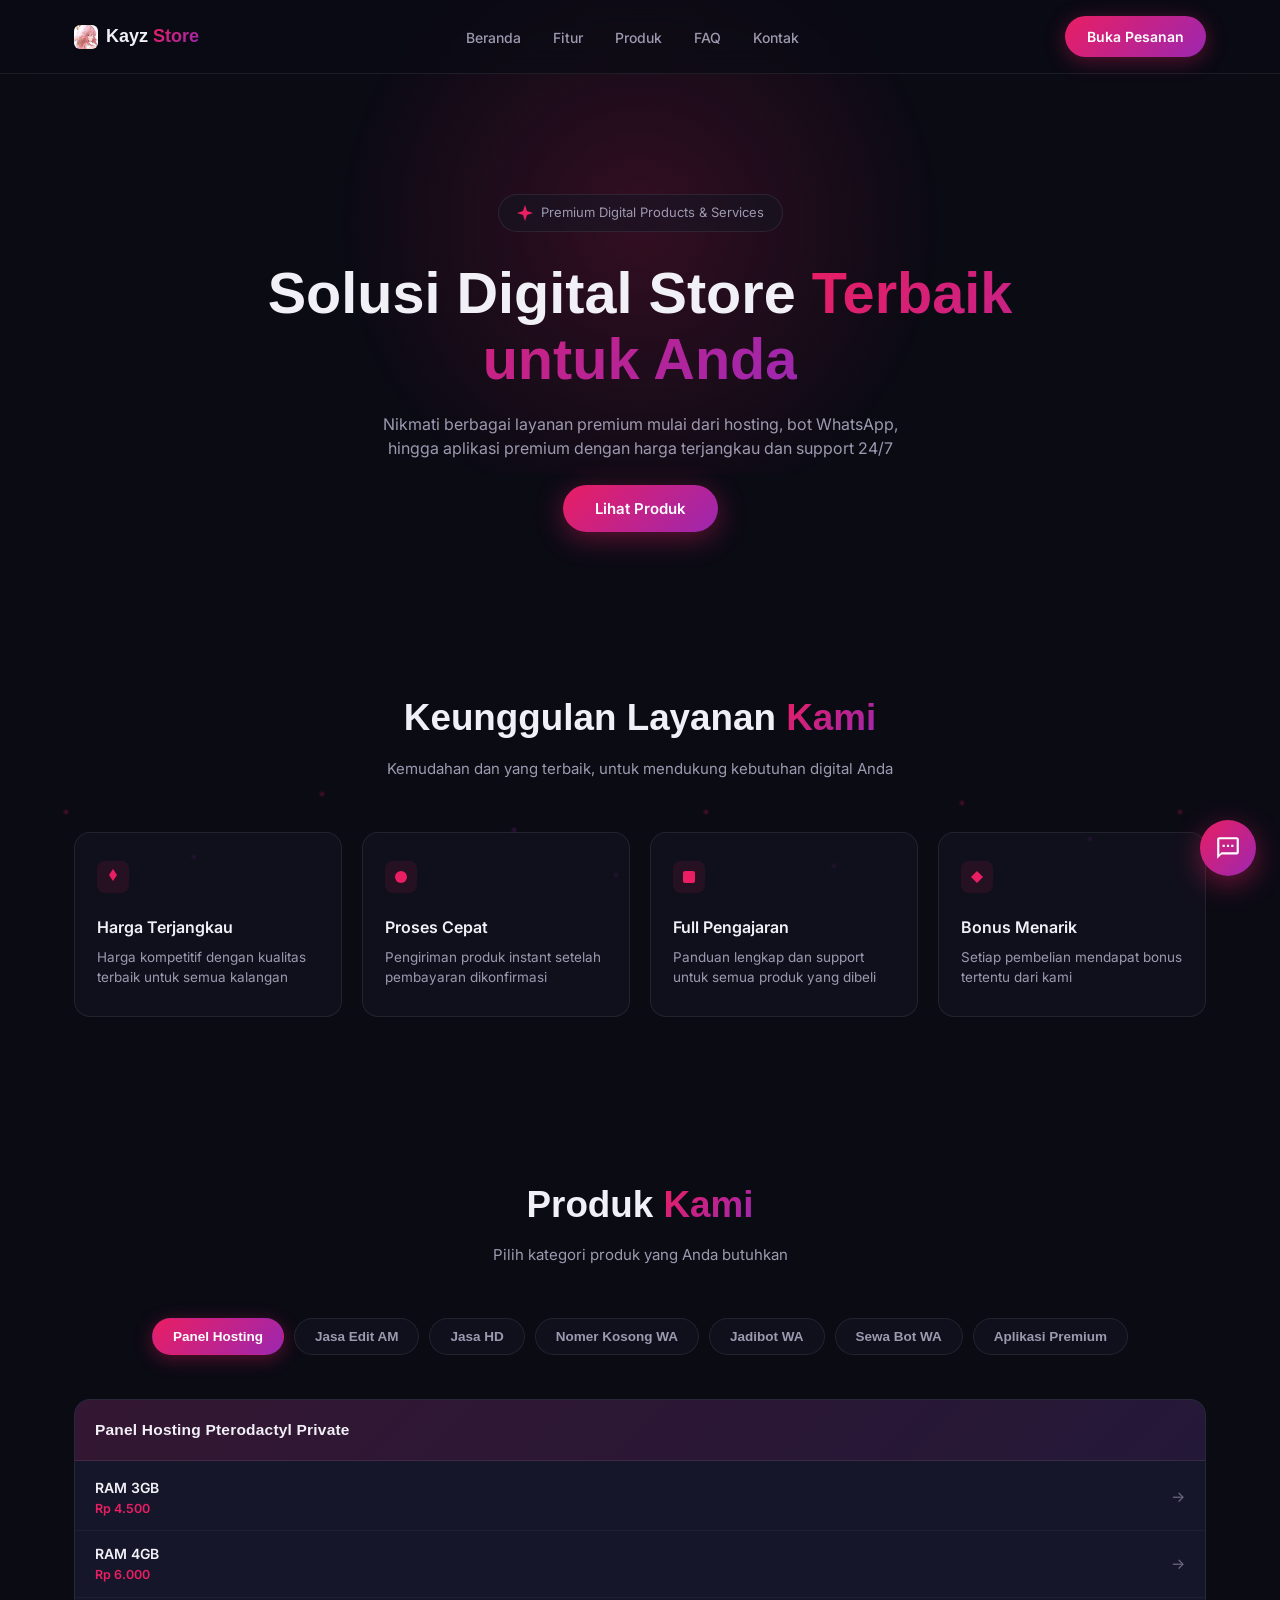
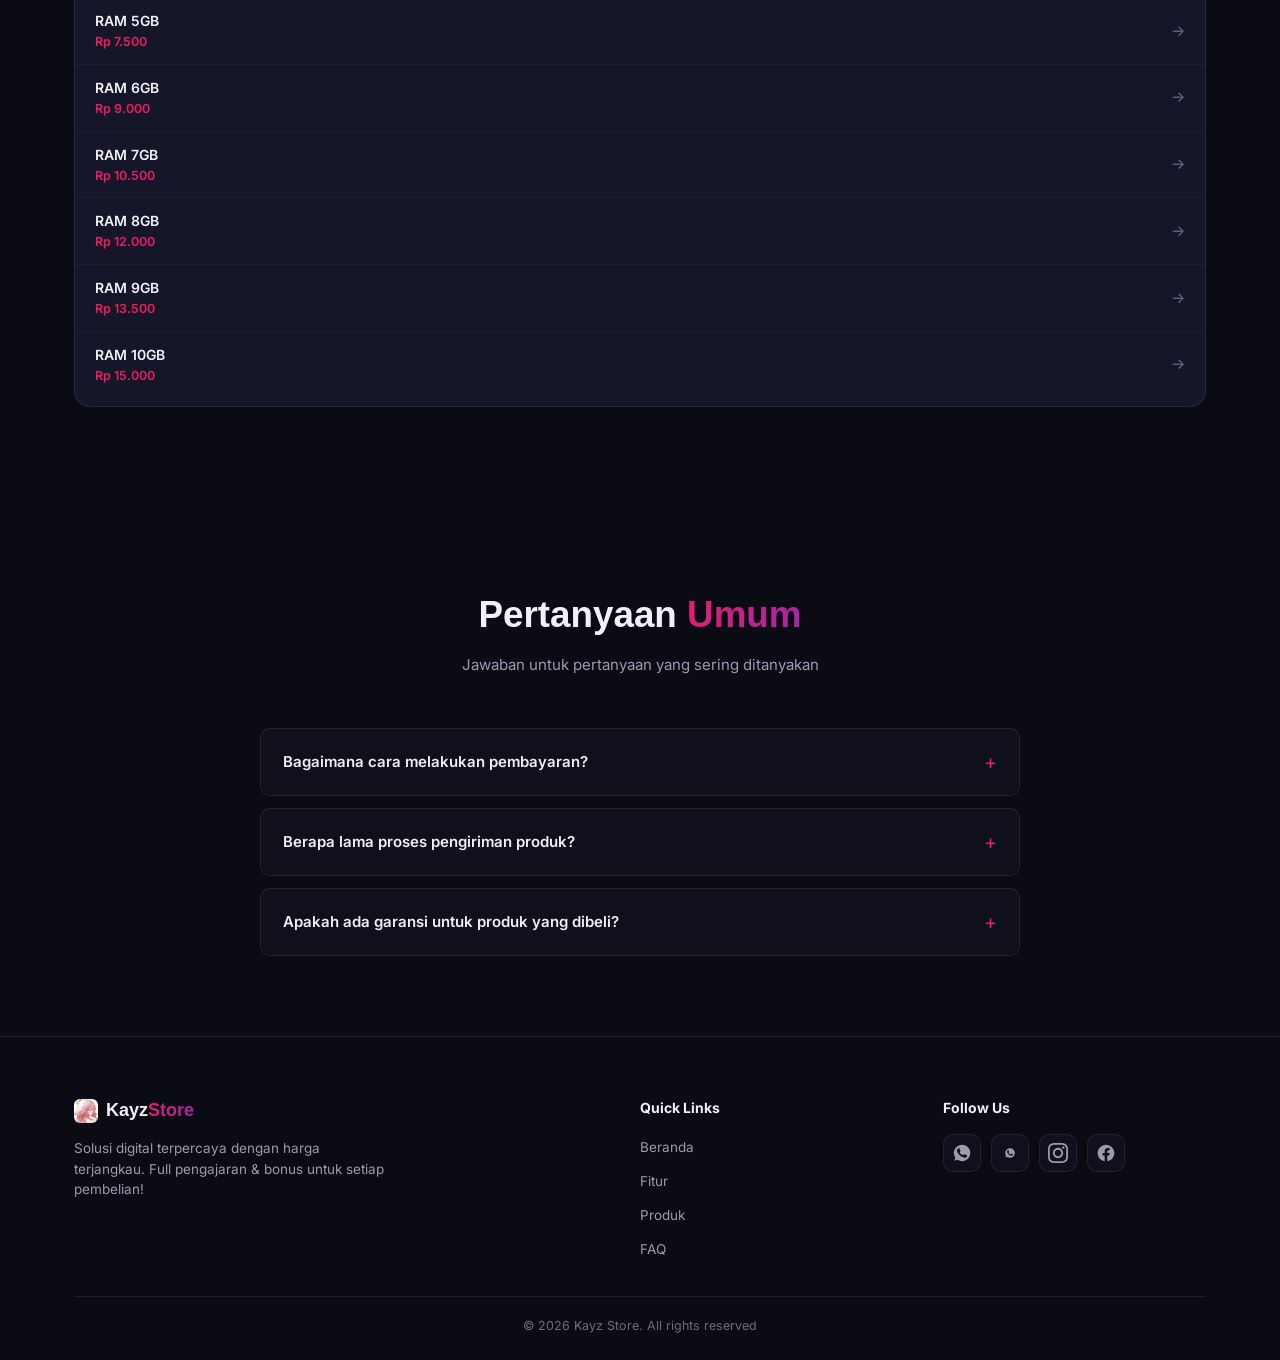
==== commit f964c300: "Add files via upload" ====
--- a/index.html
+++ b/index.html
@@ -7,7 +7,7 @@
     <link rel="stylesheet" href="style.css">
     <link rel="preconnect" href="https://fonts.googleapis.com">
     <link rel="preconnect" href="https://fonts.gstatic.com" crossorigin>
-    <link href="https://fonts.googleapis.com/css2?family=Inter:wght@300;400;500;600;700;800&family=Space+Grotesk:wght@500;600;700&display=swap" rel="stylesheet">
+    <link href="https://fonts.googleapis.com/css2?family=Inter:wght@300;400;500;600;700;800&display=swap" rel="stylesheet">
 </head>
 <body>
     <!-- Animated Background Particles -->
@@ -24,7 +24,7 @@
         <div class="particle"></div>
     </div>
 
-    <!-- Navigation -->
+    <!-- Navigation --> 
     <nav class="navbar">
         <div class="container">
             <div class="nav-content">
@@ -49,7 +49,6 @@
                     <li><a href="#kontak">Kontak</a></li>
                 </ul>
                 <a href="#produk" class="btn-primary">Buka Pesanan</a>
-                <button class="nav-toggle" aria-label="Menu"><span></span><span></span><span></span></button>
             </div>
         </div>
     </nav>
@@ -68,18 +67,10 @@
                     Solusi Digital Store <span class="gradient-text">Terbaik untuk Anda</span>
                 </h1>
                 <p class="hero-description">
-                    Nikmati berbagai layanan premium mulai dari hosting, bot WhatsApp,
+                    Nikmati berbagai layanan premium mulai dari hosting, bot WhatsApp, 
                     hingga aplikasi premium dengan harga terjangkau dan support 24/7
                 </p>
-                <div class="hero-actions">
-                    <a href="#produk" class="btn-hero">Lihat Produk</a>
-                    <a href="https://wa.me/6285126053305" target="_blank" class="btn-hero-outline">Chat Admin</a>
-                </div>
-                <div class="hero-stats">
-                    <div class="hero-stat"><span class="hero-stat-num">22+</span><span class="hero-stat-label">Kategori Produk</span></div>
-                    <div class="hero-stat"><span class="hero-stat-num">24/7</span><span class="hero-stat-label">Support Aktif</span></div>
-                    <div class="hero-stat"><span class="hero-stat-num">100%</span><span class="hero-stat-label">Garansi Produk</span></div>
-                </div>
+                <a href="#produk" class="btn-hero">Lihat Produk</a>
             </div>
         </div>
     </section>
@@ -144,18 +135,440 @@
                 <p>Pilih kategori produk yang Anda butuhkan</p>
             </div>
             <div class="package-tabs">
-                <button class="tab-btn active" data-tab="panelbot">Panel &amp; Bot WA</button>
+                <button class="tab-btn active" data-tab="panel">Panel Hosting</button>
+                <button class="tab-btn" data-tab="jasaedit">Jasa Edit AM</button>
+                <button class="tab-btn" data-tab="jasahd">Jasa HD</button>
+                <button class="tab-btn" data-tab="nomer">Nomer Kosong WA</button>
+                <button class="tab-btn" data-tab="jadibot">Jadibot WA</button>
+                <button class="tab-btn" data-tab="sewabot">Sewa Bot WA</button>
                 <button class="tab-btn" data-tab="aplikasi">Aplikasi Premium</button>
-                <button class="tab-btn" data-tab="jasa">Jasa Layanan</button>
-                <button class="tab-btn" data-tab="sosmed">Sosial Media</button>
-                <button class="tab-btn" data-tab="lainnya">Lainnya</button>
-            </div>
-
-            <div id="content-panelbot" class="tab-content active"><div class="packages-grid"><div class="package-card"><div class="package-header"><h3>PANEL PTERODACTYL</h3></div><div class="product-list"><a class="product-item product-link" href="https://panel-kalkulator-kayz.vercel.app" target="_blank" rel="noopener"><div class="product-info"><h4>bot wa</h4><p>https://panel-kalkulator-kayz.vercel.app</p></div><span class="product-arrow">↗</span></a></div><div class="product-notes"><h5>Catatan</h5><ul><li>full garansi</li><li>anti maling sc</li><li>vps legal bisa di perpanjang</li></ul></div></div><div class="package-card"><div class="package-header"><h3>JADIBOT WHATSAPP</h3></div><div class="product-list"><div class="product-group-label">jadibot</div><div class="product-item" data-name="JADIBOT WHATSAPP - 15 hari" data-price="10.000"><div class="product-info"><h4>15 hari</h4><p>Rp 10.000</p></div><span class="product-arrow">→</span></div><div class="product-item" data-name="JADIBOT WHATSAPP - 30 hari" data-price="18.000"><div class="product-info"><h4>30 hari</h4><p>Rp 18.000</p></div><span class="product-arrow">→</span></div></div><div class="product-notes"><h5>Catatan</h5><ul><li>full garansi jika bot bermasalah</li><li>nomermu jadi owner bot</li><li>bisa di sewakan</li></ul></div></div><div class="package-card"><div class="package-header"><h3>SEWABOT WHATSAPP</h3></div><div class="product-list"><div class="product-group-label">sewabot</div><div class="product-item" data-name="SEWABOT WHATSAPP - 1 hari" data-price="1.000"><div class="product-info"><h4>1 hari</h4><p>Rp 1.000</p></div><span class="product-arrow">→</span></div><div class="product-item" data-name="SEWABOT WHATSAPP - 10 hari" data-price="7.000"><div class="product-info"><h4>10 hari</h4><p>Rp 7.000</p></div><span class="product-arrow">→</span></div><div class="product-item" data-name="SEWABOT WHATSAPP - 20 hari" data-price="11.000"><div class="product-info"><h4>20 hari</h4><p>Rp 11.000</p></div><span class="product-arrow">→</span></div><div class="product-item" data-name="SEWABOT WHATSAPP - 30 hari" data-price="15.000"><div class="product-info"><h4>30 hari</h4><p>Rp 15.000</p></div><span class="product-arrow">→</span></div></div><div class="product-notes"><h5>Catatan</h5><ul><li>full garansi jika bot bermasalah</li><li>fitur 1000+</li><li>pindah gc free 1x ( kedepannya kena pajak 1k )</li></ul></div></div><div class="package-card"><div class="package-header"><h3>INSTALL PANEL PTERODACTYL</h3></div><div class="product-list"><div class="product-group-label">minimal vps kuat buat install panel</div><div class="product-item" data-name="INSTALL PANEL PTERODACTYL - domain dariku 5k" data-price="Tanya admin"><div class="product-info"><h4>domain dariku 5k</h4></div><span class="product-arrow">→</span></div><div class="product-item" data-name="INSTALL PANEL PTERODACTYL - domain darimu 4k" data-price="Tanya admin"><div class="product-info"><h4>domain darimu 4k</h4></div><span class="product-arrow">→</span></div></div><div class="product-notes"><h5>Catatan</h5><ul><li>proses cepat</li><li>proses sudah selesai silahkan ubah data vps/ga dirubah gamasalah soalnya aku ga otak atik</li></ul></div></div><div class="package-card"><div class="package-header"><h3>JASA SCRIPT BOT WA</h3></div><div class="product-list"><div class="product-group-label">penambahan fitur</div><div class="product-item" data-name="JASA SCRIPT BOT WA - 1 fitur" data-price="500 - 1.500"><div class="product-info"><h4>1 fitur</h4><p>Rp 500 - 1.500</p></div><span class="product-arrow">→</span></div><div class="product-tag">☆ full garansi 10 hari</div><div class="product-group-label">penghapusan auto join channel</div><div class="product-item" data-name="JASA SCRIPT BOT WA - dari script" data-price="1.000"><div class="product-info"><h4>dari script</h4><p>Rp 1.000</p></div><span class="product-arrow">→</span></div><div class="product-item" data-name="JASA SCRIPT BOT WA - dari baileys" data-price="5.000"><div class="product-info"><h4>dari baileys</h4><p>Rp 5.000</p></div><span class="product-arrow">→</span></div><div class="product-tag">☆ script wajib no enc</div></div><div class="product-notes"><h5>Catatan</h5><ul><li>cara tau sc no enc tanya admin, jasa 500p untuk pengecekan script nya</li><li>ku refund jika tidak bisa digunakan fiturnya</li></ul></div></div><div class="package-card"><div class="package-header"><h3>JASA KICK MEMBER GROUP WHATSAPP</h3></div><div class="product-list"><div class="product-group-label">kickall</div><div class="product-item" data-name="JASA KICK MEMBER GROUP WHATSAPP - 50 mem" data-price="500p"><div class="product-info"><h4>50 mem</h4><p>Rp 500p</p></div><span class="product-arrow">→</span></div><div class="product-item" data-name="JASA KICK MEMBER GROUP WHATSAPP - 100 mem" data-price="1.000"><div class="product-info"><h4>100 mem</h4><p>Rp 1.000</p></div><span class="product-arrow">→</span></div><div class="product-item" data-name="JASA KICK MEMBER GROUP WHATSAPP - seterusnya" data-price="Tanya admin"><div class="product-info"><h4>seterusnya</h4></div><span class="product-arrow">→</span></div></div><div class="product-notes"><h5>Catatan</h5><ul><li>nomer bot jadiin admin langsung di proses kickall ( dikirim sama admin )</li><li>tidak perlu cape cape kick manual</li></ul></div></div></div></div>
-            <div id="content-aplikasi" class="tab-content"><div class="packages-grid"><div class="package-card"><div class="package-header"><h3>CAPCUT PREMIUM</h3></div><div class="product-list"><div class="product-group-label">private standar</div><div class="product-item" data-name="CAPCUT PREMIUM - 1 bulan" data-price="25.000"><div class="product-info"><h4>1 bulan</h4><p>Rp 25.000</p></div><span class="product-arrow">→</span></div><div class="product-group-label">private pro</div><div class="product-item" data-name="CAPCUT PREMIUM - 7 hari" data-price="10.000"><div class="product-info"><h4>7 hari</h4><p>Rp 10.000</p></div><span class="product-arrow">→</span></div><div class="product-item" data-name="CAPCUT PREMIUM - 1 bulan" data-price="35.000"><div class="product-info"><h4>1 bulan</h4><p>Rp 35.000</p></div><span class="product-arrow">→</span></div></div><div class="product-notes"><h5>Catatan</h5><ul><li>full garansi backfree</li><li>private limit login 2 device</li><li>private limit login, nogar karena melebihi batas login</li></ul></div></div><div class="package-card"><div class="package-header"><h3>CANVA</h3></div><div class="product-list"><div class="product-group-label">member design</div><div class="product-item" data-name="CANVA - 1 bulan" data-price="1.500"><div class="product-info"><h4>1 bulan</h4><p>Rp 1.500</p></div><span class="product-arrow">→</span></div><div class="product-item" data-name="CANVA - 2 bulan renew" data-price="2.800"><div class="product-info"><h4>2 bulan renew</h4><p>Rp 2.800</p></div><span class="product-arrow">→</span></div><div class="product-item" data-name="CANVA - 1 tahun renew" data-price="8.000"><div class="product-info"><h4>1 tahun renew</h4><p>Rp 8.000</p></div><span class="product-arrow">→</span></div><div class="product-tag">☆ full garansi</div><div class="product-group-label">education</div><div class="product-item" data-name="CANVA - lifetime garansi 6 bulan" data-price="10.000"><div class="product-info"><h4>lifetime garansi 6 bulan</h4><p>Rp 10.000</p></div><span class="product-arrow">→</span></div><div class="product-item" data-name="CANVA - lifetime garansi 2 thn" data-price="15.000"><div class="product-info"><h4>lifetime garansi 2 thn</h4><p>Rp 15.000</p></div><span class="product-arrow">→</span></div></div><div class="product-notes"><h5>Catatan</h5><ul><li>via invite email / link</li><li>renew = perpanjangan</li><li>education lifetime tidak perlu renew</li></ul></div></div><div class="package-card"><div class="package-header"><h3>YOUTUBE</h3></div><div class="product-list"><div class="product-group-label">family plan</div><div class="product-item" data-name="YOUTUBE - 1 bulan" data-price="2.000"><div class="product-info"><h4>1 bulan</h4><p>Rp 2.000</p></div><span class="product-arrow">→</span></div><div class="product-tag">☆ via email buyer</div></div><div class="product-notes"><h5>Catatan</h5><ul><li>garansi 20 hari</li><li>include yt music</li><li>only region Indonesia</li></ul></div></div><div class="package-card"><div class="package-header"><h3>ALIGHT MOTION</h3></div><div class="product-list"><div class="product-group-label">private</div><div class="product-item" data-name="ALIGHT MOTION - 1 tahun akun seller" data-price="2.000"><div class="product-info"><h4>1 tahun akun seller</h4><p>Rp 2.000</p></div><span class="product-arrow">→</span></div><div class="product-item" data-name="ALIGHT MOTION - 1 tahun akun mu" data-price="5.000"><div class="product-info"><h4>1 tahun akun mu</h4><p>Rp 5.000</p></div><span class="product-arrow">→</span></div></div><div class="product-notes"><h5>Catatan</h5><ul><li>support ios &amp; andro</li><li>garansi 6 bulan</li><li>end bill januari 2027</li></ul></div></div><div class="package-card"><div class="package-header"><h3>WINK</h3></div><div class="product-list"><div class="product-group-label">andro private</div><div class="product-item" data-name="WINK - 7 hari VIP" data-price="4.000"><div class="product-info"><h4>7 hari VIP</h4><p>Rp 4.000</p></div><span class="product-arrow">→</span></div><div class="product-item" data-name="WINK - 7 hari VIP+" data-price="5.000"><div class="product-info"><h4>7 hari VIP+</h4><p>Rp 5.000</p></div><span class="product-arrow">→</span></div><div class="product-item" data-name="WINK - 7 hari acc b" data-price="3.000 (VIP/VIP+)"><div class="product-info"><h4>7 hari acc b</h4><p>Rp 3.000 (VIP/VIP+)</p></div><span class="product-arrow">→</span></div><div class="product-group-label">ios/andro private</div><div class="product-item" data-name="WINK - 7 hari VIP+" data-price="6.000"><div class="product-info"><h4>7 hari VIP+</h4><p>Rp 6.000</p></div><span class="product-arrow">→</span></div><div class="product-group-label">unli</div><div class="product-item" data-name="WINK - selamanya" data-price="10.000"><div class="product-info"><h4>selamanya</h4><p>Rp 10.000</p></div><span class="product-arrow">→</span></div><div class="product-tag">☆ metode</div></div><div class="product-notes"><h5>Catatan</h5><ul><li>support andro &amp; ios</li><li>full garansi</li></ul></div></div><div class="package-card"><div class="package-header"><h3>VIU+</h3></div><div class="product-list"><div class="product-group-label">private</div><div class="product-item" data-name="VIU+ - 1 tahun : 2.000" data-price="Tanya admin"><div class="product-info"><h4>1 tahun : 2.000</h4></div><span class="product-arrow">→</span></div><div class="product-item" data-name="VIU+ - lifetime : 10.000" data-price="Tanya admin"><div class="product-info"><h4>lifetime : 10.000</h4></div><span class="product-arrow">→</span></div></div><div class="product-notes"><h5>Catatan</h5><ul><li>garansi 6 bulan</li><li>limit login 2 device</li><li>support all device</li><li>private bisa di sharing</li></ul></div></div><div class="package-card"><div class="package-header"><h3>DISNEY PREMIUM</h3></div><div class="product-list"><div class="product-group-label">sharing</div><div class="product-item" data-name="DISNEY PREMIUM - 1 hari" data-price="4.000"><div class="product-info"><h4>1 hari</h4><p>Rp 4.000</p></div><span class="product-arrow">→</span></div><div class="product-item" data-name="DISNEY PREMIUM - 3 hari" data-price="6.000"><div class="product-info"><h4>3 hari</h4><p>Rp 6.000</p></div><span class="product-arrow">→</span></div><div class="product-item" data-name="DISNEY PREMIUM - 1 bulan 10u" data-price="13.000"><div class="product-info"><h4>1 bulan 10u</h4><p>Rp 13.000</p></div><span class="product-arrow">→</span></div></div><div class="product-notes"><h5>Catatan</h5><ul><li>plan premium UHD 4K</li><li>login sign code</li><li>support all dev</li><li>garansi 25 hari</li></ul></div></div></div></div>
-            <div id="content-jasa" class="tab-content"><div class="packages-grid"><div class="package-card"><div class="package-header"><h3>JASA EDIT AM</h3></div><div class="product-list"><div class="product-group-label">preset dari mu</div><div class="product-item" data-name="JASA EDIT AM - jj sendiri" data-price="2.000 - 5.000"><div class="product-info"><h4>jj sendiri</h4><p>Rp 2.000 - 5.000</p></div><span class="product-arrow">→</span></div><div class="product-item" data-name="JASA EDIT AM - jj collab" data-price="4.000 - 10.000"><div class="product-info"><h4>jj collab</h4><p>Rp 4.000 - 10.000</p></div><span class="product-arrow">→</span></div></div><div class="product-notes"><h5>Catatan</h5><ul><li>pengerjaan selesai sekitar 10-30 menit tergantung kesibukan admin</li><li>preset darimu ( ambil di tt )</li><li>dapat free hd video</li></ul></div></div><div class="package-card"><div class="package-header"><h3>JASA HDIN</h3></div><div class="product-list"><div class="product-group-label">foto</div><div class="product-item" data-name="JASA HDIN - hd biasa" data-price="500"><div class="product-info"><h4>hd biasa</h4><p>Rp 500</p></div><span class="product-arrow">→</span></div><div class="product-item" data-name="JASA HDIN - super hd" data-price="1.000"><div class="product-info"><h4>super hd</h4><p>Rp 1.000</p></div><span class="product-arrow">→</span></div><div class="product-group-label">video</div><div class="product-item" data-name="JASA HDIN - hd biasa" data-price="1.000"><div class="product-info"><h4>hd biasa</h4><p>Rp 1.000</p></div><span class="product-arrow">→</span></div></div><div class="product-notes"><h5>Catatan</h5><ul><li>pengerjaan selesai sekitar 1-10 menit tergantung kesibukan admin</li></ul></div></div><div class="package-card"><div class="package-header"><h3>JASA SHARE LINK GROUP WHATSAPP</h3></div><div class="product-list"><div class="product-group-label">group biasa/ngobrol</div><div class="product-item" data-name="JASA SHARE LINK GROUP WHATSAPP - 8 member" data-price="1.000"><div class="product-info"><h4>8 member</h4><p>Rp 1.000</p></div><span class="product-arrow">→</span></div><div class="product-item" data-name="JASA SHARE LINK GROUP WHATSAPP - 16 member" data-price="2.000"><div class="product-info"><h4>16 member</h4><p>Rp 2.000</p></div><span class="product-arrow">→</span></div><div class="product-group-label">group jb/store/freelance</div><div class="product-item" data-name="JASA SHARE LINK GROUP WHATSAPP - kosong" data-price="Tanya admin"><div class="product-info"><h4>kosong</h4></div><span class="product-arrow">→</span></div></div><div class="product-notes"><h5>Catatan</h5><ul><li>proses bertahap</li><li>proses selalu di kabarin</li><li>harus jadiin admin baru ku share ( ragu ga usah beli )</li><li>tidak capai target ku reffund</li></ul></div></div><div class="package-card"><div class="package-header"><h3>BOT CONFESS</h3></div><div class="product-list"><div class="product-group-label">confess</div><div class="product-item" data-name="BOT CONFESS - 1 jam" data-price="1.000"><div class="product-info"><h4>1 jam</h4><p>Rp 1.000</p></div><span class="product-arrow">→</span></div><div class="product-item" data-name="BOT CONFESS - 1 hari" data-price="3.000"><div class="product-info"><h4>1 hari</h4><p>Rp 3.000</p></div><span class="product-arrow">→</span></div><div class="product-item" data-name="BOT CONFESS - sampai di blok" data-price="5.000"><div class="product-info"><h4>sampai di blok</h4><p>Rp 5.000</p></div><span class="product-arrow">→</span></div></div><div class="product-notes"><h5>Catatan</h5><ul><li>sebelum order tanya dulu ke admin</li><li>anti ribet</li><li>full privasi</li></ul></div></div></div></div>
-            <div id="content-sosmed" class="tab-content"><div class="packages-grid"><div class="package-card"><div class="package-header"><h3>KEBUTUHAN SOSIAL WHATSAPP</h3></div><div class="product-list"><div class="product-group-label">Followers Channel WhatsApp</div><div class="product-item" data-name="KEBUTUHAN SOSIAL WHATSAPP - 50" data-price="5.000"><div class="product-info"><h4>50</h4><p>Rp 5.000</p></div><span class="product-arrow">→</span></div><div class="product-item" data-name="KEBUTUHAN SOSIAL WHATSAPP - 100" data-price="8.000"><div class="product-info"><h4>100</h4><p>Rp 8.000</p></div><span class="product-arrow">→</span></div><div class="product-item" data-name="KEBUTUHAN SOSIAL WHATSAPP - 300" data-price="16.000"><div class="product-info"><h4>300</h4><p>Rp 16.000</p></div><span class="product-arrow">→</span></div><div class="product-item" data-name="KEBUTUHAN SOSIAL WHATSAPP - 500" data-price="25.000"><div class="product-info"><h4>500</h4><p>Rp 25.000</p></div><span class="product-arrow">→</span></div><div class="product-item" data-name="KEBUTUHAN SOSIAL WHATSAPP - 700" data-price="33.000"><div class="product-info"><h4>700</h4><p>Rp 33.000</p></div><span class="product-arrow">→</span></div><div class="product-item" data-name="KEBUTUHAN SOSIAL WHATSAPP - 900" data-price="40.000"><div class="product-info"><h4>900</h4><p>Rp 40.000</p></div><span class="product-arrow">→</span></div><div class="product-item" data-name="KEBUTUHAN SOSIAL WHATSAPP - 1.000" data-price="50.000"><div class="product-info"><h4>1.000</h4><p>Rp 50.000</p></div><span class="product-arrow">→</span></div><div class="product-group-label">React Channel</div><div class="product-item" data-name="KEBUTUHAN SOSIAL WHATSAPP - Tanya admin untuk list &amp; harga." data-price="Tanya admin"><div class="product-info"><h4>Tanya admin untuk list &amp; harga.</h4></div><span class="product-arrow">→</span></div></div><div class="product-notes"><h5>Catatan</h5><ul><li>Channel tidak privat.</li><li>Proses bertahap.</li><li>Harga dapat berubah sewaktu-waktu.</li><li>Bisa request jumlah di luar list.</li><li>Chat admin terlebih dahulu sebelum order untuk konfirmasi harga.</li></ul></div></div><div class="package-card"><div class="package-header"><h3>KEBUTUHAN SOSIAL TIKTOK</h3></div><div class="product-list"><div class="product-group-label">Followers TikTok</div><div class="product-item" data-name="KEBUTUHAN SOSIAL TIKTOK - 100" data-price="5.000"><div class="product-info"><h4>100</h4><p>Rp 5.000</p></div><span class="product-arrow">→</span></div><div class="product-item" data-name="KEBUTUHAN SOSIAL TIKTOK - 300" data-price="10.000"><div class="product-info"><h4>300</h4><p>Rp 10.000</p></div><span class="product-arrow">→</span></div><div class="product-item" data-name="KEBUTUHAN SOSIAL TIKTOK - 500" data-price="15.000"><div class="product-info"><h4>500</h4><p>Rp 15.000</p></div><span class="product-arrow">→</span></div><div class="product-item" data-name="KEBUTUHAN SOSIAL TIKTOK - 800" data-price="20.000"><div class="product-info"><h4>800</h4><p>Rp 20.000</p></div><span class="product-arrow">→</span></div><div class="product-group-label">Followers TikTok Indonesia</div><div class="product-item" data-name="KEBUTUHAN SOSIAL TIKTOK - 100" data-price="12.000"><div class="product-info"><h4>100</h4><p>Rp 12.000</p></div><span class="product-arrow">→</span></div><div class="product-item" data-name="KEBUTUHAN SOSIAL TIKTOK - 300" data-price="23.000"><div class="product-info"><h4>300</h4><p>Rp 23.000</p></div><span class="product-arrow">→</span></div><div class="product-item" data-name="KEBUTUHAN SOSIAL TIKTOK - 500" data-price="35.000"><div class="product-info"><h4>500</h4><p>Rp 35.000</p></div><span class="product-arrow">→</span></div><div class="product-item" data-name="KEBUTUHAN SOSIAL TIKTOK - 800" data-price="55.000"><div class="product-info"><h4>800</h4><p>Rp 55.000</p></div><span class="product-arrow">→</span></div><div class="product-group-label">Followers TikTok Indonesia High Quality</div><div class="product-item" data-name="KEBUTUHAN SOSIAL TIKTOK - 100" data-price="16.000"><div class="product-info"><h4>100</h4><p>Rp 16.000</p></div><span class="product-arrow">→</span></div><div class="product-item" data-name="KEBUTUHAN SOSIAL TIKTOK - 300" data-price="35.000"><div class="product-info"><h4>300</h4><p>Rp 35.000</p></div><span class="product-arrow">→</span></div><div class="product-item" data-name="KEBUTUHAN SOSIAL TIKTOK - 500" data-price="55.000"><div class="product-info"><h4>500</h4><p>Rp 55.000</p></div><span class="product-arrow">→</span></div><div class="product-item" data-name="KEBUTUHAN SOSIAL TIKTOK - 800" data-price="75.000"><div class="product-info"><h4>800</h4><p>Rp 75.000</p></div><span class="product-arrow">→</span></div><div class="product-group-label">Like TikTok ( Refill 7 Hari)</div><div class="product-item" data-name="KEBUTUHAN SOSIAL TIKTOK - 100" data-price="3.000"><div class="product-info"><h4>100</h4><p>Rp 3.000</p></div><span class="product-arrow">→</span></div><div class="product-item" data-name="KEBUTUHAN SOSIAL TIKTOK - 500" data-price="5.000"><div class="product-info"><h4>500</h4><p>Rp 5.000</p></div><span class="product-arrow">→</span></div><div class="product-item" data-name="KEBUTUHAN SOSIAL TIKTOK - 1.000" data-price="10.000"><div class="product-info"><h4>1.000</h4><p>Rp 10.000</p></div><span class="product-arrow">→</span></div><div class="product-item" data-name="KEBUTUHAN SOSIAL TIKTOK - 2.000" data-price="15.000"><div class="product-info"><h4>2.000</h4><p>Rp 15.000</p></div><span class="product-arrow">→</span></div><div class="product-group-label">View TikTok</div><div class="product-item" data-name="KEBUTUHAN SOSIAL TIKTOK - 1.000" data-price="2.000"><div class="product-info"><h4>1.000</h4><p>Rp 2.000</p></div><span class="product-arrow">→</span></div><div class="product-item" data-name="KEBUTUHAN SOSIAL TIKTOK - 5.000" data-price="5.000"><div class="product-info"><h4>5.000</h4><p>Rp 5.000</p></div><span class="product-arrow">→</span></div><div class="product-item" data-name="KEBUTUHAN SOSIAL TIKTOK - 8.000" data-price="7.000"><div class="product-info"><h4>8.000</h4><p>Rp 7.000</p></div><span class="product-arrow">→</span></div><div class="product-item" data-name="KEBUTUHAN SOSIAL TIKTOK - 10.000" data-price="9.000"><div class="product-info"><h4>10.000</h4><p>Rp 9.000</p></div><span class="product-arrow">→</span></div></div><div class="product-notes"><h5>Catatan</h5><ul><li>Akun tidak privat.</li><li>Proses bertahap.</li><li>Harga dapat berubah sewaktu-waktu.</li><li>Bisa request jumlah di luar list.</li><li>Chat admin terlebih dahulu sebelum order untuk konfirmasi harga.</li></ul></div></div><div class="package-card"><div class="package-header"><h3>KEBUTUHAN SOSIAL INSTAGRAM</h3></div><div class="product-list"><div class="product-group-label">Followers Instagram</div><div class="product-item" data-name="KEBUTUHAN SOSIAL INSTAGRAM - 100" data-price="5.000"><div class="product-info"><h4>100</h4><p>Rp 5.000</p></div><span class="product-arrow">→</span></div><div class="product-item" data-name="KEBUTUHAN SOSIAL INSTAGRAM - 300" data-price="10.000"><div class="product-info"><h4>300</h4><p>Rp 10.000</p></div><span class="product-arrow">→</span></div><div class="product-item" data-name="KEBUTUHAN SOSIAL INSTAGRAM - 500" data-price="15.000"><div class="product-info"><h4>500</h4><p>Rp 15.000</p></div><span class="product-arrow">→</span></div><div class="product-item" data-name="KEBUTUHAN SOSIAL INSTAGRAM - 800" data-price="20.000"><div class="product-info"><h4>800</h4><p>Rp 20.000</p></div><span class="product-arrow">→</span></div><div class="product-item" data-name="KEBUTUHAN SOSIAL INSTAGRAM - 1.000 + 1.000 View" data-price="26.000"><div class="product-info"><h4>1.000 + 1.000 View</h4><p>Rp 26.000</p></div><span class="product-arrow">→</span></div><div class="product-group-label">Followers Instagram Indonesia</div><div class="product-item" data-name="KEBUTUHAN SOSIAL INSTAGRAM - 100" data-price="10.000"><div class="product-info"><h4>100</h4><p>Rp 10.000</p></div><span class="product-arrow">→</span></div><div class="product-item" data-name="KEBUTUHAN SOSIAL INSTAGRAM - 300" data-price="16.000"><div class="product-info"><h4>300</h4><p>Rp 16.000</p></div><span class="product-arrow">→</span></div><div class="product-item" data-name="KEBUTUHAN SOSIAL INSTAGRAM - 500" data-price="29.000"><div class="product-info"><h4>500</h4><p>Rp 29.000</p></div><span class="product-arrow">→</span></div><div class="product-item" data-name="KEBUTUHAN SOSIAL INSTAGRAM - 800" data-price="35.000"><div class="product-info"><h4>800</h4><p>Rp 35.000</p></div><span class="product-arrow">→</span></div><div class="product-item" data-name="KEBUTUHAN SOSIAL INSTAGRAM - 1.000 + 1.000 View" data-price="45.000"><div class="product-info"><h4>1.000 + 1.000 View</h4><p>Rp 45.000</p></div><span class="product-arrow">→</span></div><div class="product-group-label">Like Instagram</div><div class="product-item" data-name="KEBUTUHAN SOSIAL INSTAGRAM - 100" data-price="3.000"><div class="product-info"><h4>100</h4><p>Rp 3.000</p></div><span class="product-arrow">→</span></div><div class="product-item" data-name="KEBUTUHAN SOSIAL INSTAGRAM - 500" data-price="8.000"><div class="product-info"><h4>500</h4><p>Rp 8.000</p></div><span class="product-arrow">→</span></div><div class="product-item" data-name="KEBUTUHAN SOSIAL INSTAGRAM - 1.000" data-price="13.000"><div class="product-info"><h4>1.000</h4><p>Rp 13.000</p></div><span class="product-arrow">→</span></div><div class="product-item" data-name="KEBUTUHAN SOSIAL INSTAGRAM - 2.000" data-price="20.000"><div class="product-info"><h4>2.000</h4><p>Rp 20.000</p></div><span class="product-arrow">→</span></div><div class="product-group-label">Like Instagram Indonesia</div><div class="product-item" data-name="KEBUTUHAN SOSIAL INSTAGRAM - 100" data-price="5.000"><div class="product-info"><h4>100</h4><p>Rp 5.000</p></div><span class="product-arrow">→</span></div><div class="product-item" data-name="KEBUTUHAN SOSIAL INSTAGRAM - 200" data-price="6.000"><div class="product-info"><h4>200</h4><p>Rp 6.000</p></div><span class="product-arrow">→</span></div><div class="product-item" data-name="KEBUTUHAN SOSIAL INSTAGRAM - 300" data-price="7.000"><div class="product-info"><h4>300</h4><p>Rp 7.000</p></div><span class="product-arrow">→</span></div><div class="product-item" data-name="KEBUTUHAN SOSIAL INSTAGRAM - 500" data-price="10.000"><div class="product-info"><h4>500</h4><p>Rp 10.000</p></div><span class="product-arrow">→</span></div><div class="product-item" data-name="KEBUTUHAN SOSIAL INSTAGRAM - 1.000" data-price="18.000"><div class="product-info"><h4>1.000</h4><p>Rp 18.000</p></div><span class="product-arrow">→</span></div><div class="product-group-label">Komentar Instagram</div><div class="product-item" data-name="KEBUTUHAN SOSIAL INSTAGRAM - 10" data-price="2.000"><div class="product-info"><h4>10</h4><p>Rp 2.000</p></div><span class="product-arrow">→</span></div><div class="product-item" data-name="KEBUTUHAN SOSIAL INSTAGRAM - 20" data-price="3.000"><div class="product-info"><h4>20</h4><p>Rp 3.000</p></div><span class="product-arrow">→</span></div><div class="product-item" data-name="KEBUTUHAN SOSIAL INSTAGRAM - 30" data-price="4.000"><div class="product-info"><h4>30</h4><p>Rp 4.000</p></div><span class="product-arrow">→</span></div><div class="product-item" data-name="KEBUTUHAN SOSIAL INSTAGRAM - 50" data-price="5.000"><div class="product-info"><h4>50</h4><p>Rp 5.000</p></div><span class="product-arrow">→</span></div><div class="product-group-label">View Instagram</div><div class="product-item" data-name="KEBUTUHAN SOSIAL INSTAGRAM - 1.000" data-price="2.000"><div class="product-info"><h4>1.000</h4><p>Rp 2.000</p></div><span class="product-arrow">→</span></div><div class="product-item" data-name="KEBUTUHAN SOSIAL INSTAGRAM - 5.000" data-price="5.000"><div class="product-info"><h4>5.000</h4><p>Rp 5.000</p></div><span class="product-arrow">→</span></div><div class="product-item" data-name="KEBUTUHAN SOSIAL INSTAGRAM - 8.000" data-price="7.000"><div class="product-info"><h4>8.000</h4><p>Rp 7.000</p></div><span class="product-arrow">→</span></div><div class="product-item" data-name="KEBUTUHAN SOSIAL INSTAGRAM - 10.000" data-price="9.000"><div class="product-info"><h4>10.000</h4><p>Rp 9.000</p></div><span class="product-arrow">→</span></div></div><div class="product-notes"><h5>Catatan</h5><ul><li>Akun tidak privat.</li><li>Proses bertahap.</li><li>Harga dapat berubah sewaktu-waktu.</li><li>Bisa request jumlah di luar list.</li><li>Chat admin terlebih dahulu sebelum order untuk konfirmasi harga.</li></ul></div></div></div></div>
-            <div id="content-lainnya" class="tab-content"><div class="packages-grid"><div class="package-card"><div class="package-header"><h3>NOKOS</h3></div><div class="product-list"><div class="product-group-label">indonesia</div><div class="product-item" data-name="NOKOS - whatsapp" data-price="5.000"><div class="product-info"><h4>whatsapp</h4><p>Rp 5.000</p></div><span class="product-arrow">→</span></div></div><div class="product-notes"><h5>Catatan</h5><ul><li>garansi saat login *WAJIB RECORD*</li><li>otp fast</li><li>kode cuman 1x</li></ul></div></div><div class="package-card"><div class="package-header"><h3>apk premium lainnya ada malas masukin list chat pribadi 6285126053305</h3></div><div class="product-list"><p class="product-empty">Tanya admin langsung untuk detail produk ini.</p></div></div></div></div>
+            </div>
+
+            <!-- Panel Hosting Content -->
+            <div id="content-panel" class="tab-content active">
+                <div class="packages-grid">
+                    <div class="package-card">
+                        <div class="package-header">
+                            <h3>Panel Hosting Pterodactyl Private</h3>
+                        </div>
+                        <div class="product-list">
+                            <div class="product-item" onclick="openWhatsAppGroup()">
+                                <div class="product-info">
+                                    <h4>RAM 3GB</h4>
+                                    <p>Rp 4.500</p>
+                                </div>
+                                <span class="product-arrow">→</span>
+                            </div>
+                            <div class="product-item" onclick="openWhatsAppGroup()">
+                                <div class="product-info">
+                                    <h4>RAM 4GB</h4>
+                                    <p>Rp 6.000</p>
+                                </div>
+                                <span class="product-arrow">→</span>
+                            </div>
+                            <div class="product-item" onclick="openWhatsAppGroup()">
+                                <div class="product-info">
+                                    <h4>RAM 5GB</h4>
+                                    <p>Rp 7.500</p>
+                                </div>
+                                <span class="product-arrow">→</span>
+                            </div>
+                            <div class="product-item" onclick="openWhatsAppGroup()">
+                                <div class="product-info">
+                                    <h4>RAM 6GB</h4>
+                                    <p>Rp 9.000</p>
+                                </div>
+                                <span class="product-arrow">→</span>
+                            </div>
+                            <div class="product-item" onclick="openWhatsAppGroup()">
+                                <div class="product-info">
+                                    <h4>RAM 7GB</h4>
+                                    <p>Rp 10.500</p>
+                                </div>
+                                <span class="product-arrow">→</span>
+                            </div>
+                            <div class="product-item" onclick="openWhatsAppGroup()">
+                                <div class="product-info">
+                                    <h4>RAM 8GB</h4>
+                                    <p>Rp 12.000</p>
+                                </div>
+                                <span class="product-arrow">→</span>
+                            </div>
+                            <div class="product-item" onclick="openWhatsAppGroup()">
+                                <div class="product-info">
+                                    <h4>RAM 9GB</h4>
+                                    <p>Rp 13.500</p>
+                                </div>
+                                <span class="product-arrow">→</span>
+                            </div>
+                            <div class="product-item" onclick="openWhatsAppGroup()">
+                                <div class="product-info">
+                                    <h4>RAM 10GB</h4>
+                                    <p>Rp 15.000</p>
+                                </div>
+                                <span class="product-arrow">→</span>
+                            </div>
+                        </div>
+                    </div>
+                </div>
+            </div>
+
+            <!-- Jasa Edit AM Content -->
+            <div id="content-jasaedit" class="tab-content">
+                <div class="packages-grid">
+                    <div class="package-card">
+                        <div class="package-header">
+                            <h3>Jasa Edit AM ( Preset Dari Lu )</h3>
+                        </div>
+                        <div class="product-list">
+                            <div class="product-item" onclick="openWhatsAppGroup()">
+                                <div class="product-info">
+                                    <h4>Konsep Sendiri</h4>
+                                    <p>Rp 2.000 - 5.000</p>
+                                </div>
+                                <span class="product-arrow">→</span>
+                            </div>
+                            <div class="product-item" onclick="openWhatsAppGroup()">
+                                <div class="product-info">
+                                    <h4>Konsep Collab</h4>
+                                    <p>Rp 4.000 - 10.000</p>
+                                </div>
+                                <span class="product-arrow">→</span>
+                            </div>
+                        </div>
+                    </div>
+                </div>
+            </div>
+
+            <!-- Jasa HD Content -->
+            <div id="content-jasahd" class="tab-content">
+                <div class="packages-grid">
+                    <div class="package-card">
+                        <div class="package-header">
+                            <h3>Jasa HD</h3>
+                        </div>
+                        <div class="product-list">
+                            <div class="product-item" onclick="openWhatsAppGroup()">
+                                <div class="product-info">
+                                    <h4>Foto</h4>
+                                    <p>500P</p>
+                                </div>
+                                <span class="product-arrow">→</span>
+                            </div>
+                            <div class="product-item" onclick="openWhatsAppGroup()">
+                                <div class="product-info">
+                                    <h4>Super HD</h4>
+                                    <p>1.000P</p>
+                                </div>
+                                <span class="product-arrow">→</span>
+                            </div>
+                            <div class="product-item" onclick="openWhatsAppGroup()">
+                                <div class="product-info">
+                                    <h4>Video</h4>
+                                    <p>1.000P</p>
+                                </div>
+                                <span class="product-arrow">→</span>
+                            </div>
+                        </div>
+                    </div>
+                </div>
+            </div>
+
+            <!-- Nomer Kosong WA Content -->
+            <div id="content-nomer" class="tab-content">
+                <div class="packages-grid">
+                    <div class="package-card">
+                        <div class="package-header">
+                            <h3>Nomer Kosong WhatsApp</h3>
+                        </div>
+                        <div class="product-list">
+                            <div class="product-item" onclick="openWhatsAppGroup()">
+                                <div class="product-info">
+                                    <h4>1 Nomer</h4>
+                                    <p>Rp 5.000</p>
+                                </div>
+                                <span class="product-arrow">→</span>
+                            </div>
+                            <div class="product-item" onclick="openWhatsAppGroup()">
+                                <div class="product-info">
+                                    <h4>2 Nomer</h4>
+                                    <p>Rp 9.000</p>
+                                </div>
+                                <span class="product-arrow">→</span>
+                            </div>
+                        </div>
+                    </div>
+                </div>
+            </div>
+
+            <!-- Jadibot WA Content -->
+            <div id="content-jadibot" class="tab-content">
+                <div class="packages-grid">
+                    <div class="package-card">
+                        <div class="package-header">
+                            <h3>Jadibot WhatsApp</h3>
+                        </div>
+                        <div class="product-list">
+                            <div class="product-item" onclick="openWhatsAppGroup()">
+                                <div class="product-info">
+                                    <h4>15 Hari</h4>
+                                    <p>Rp 10.000</p>
+                                </div>
+                                <span class="product-arrow">→</span>
+                            </div>
+                            <div class="product-item" onclick="openWhatsAppGroup()">
+                                <div class="product-info">
+                                    <h4>30 Hari</h4>
+                                    <p>Rp 18.000</p>
+                                </div>
+                                <span class="product-arrow">→</span>
+                            </div>
+                        </div>
+                    </div>
+                </div>
+            </div>
+
+            <!-- Sewa Bot WA Content -->
+            <div id="content-sewabot" class="tab-content">
+                <div class="packages-grid">
+                    <div class="package-card">
+                        <div class="package-header">
+                            <h3>Sewa Bot WhatsApp</h3>
+                        </div>
+                        <div class="product-list">
+                            <div class="product-item" onclick="openWhatsAppGroup()">
+                                <div class="product-info">
+                                    <h4>1 Hari</h4>
+                                    <p>Rp 1.000</p>
+                                </div>
+                                <span class="product-arrow">→</span>
+                            </div>
+                            <div class="product-item" onclick="openWhatsAppGroup()">
+                                <div class="product-info">
+                                    <h4>10 Hari</h4>
+                                    <p>Rp 7.000</p>
+                                </div>
+                                <span class="product-arrow">→</span>
+                            </div>
+                            <div class="product-item" onclick="openWhatsAppGroup()">
+                                <div class="product-info">
+                                    <h4>20 Hari</h4>
+                                    <p>Rp 11.000</p>
+                                </div>
+                                <span class="product-arrow">→</span>
+                            </div>
+                            <div class="product-item" onclick="openWhatsAppGroup()">
+                                <div class="product-info">
+                                    <h4>30 Hari</h4>
+                                    <p>Rp 15.000</p>
+                                </div>
+                                <span class="product-arrow">→</span>
+                            </div>
+                        </div>
+                    </div>
+                </div>
+            </div>
+
+            <!-- Aplikasi Premium Content -->
+            <div id="content-aplikasi" class="tab-content">
+                <div class="packages-grid">
+                    <div class="package-card">
+                        <div class="package-header">
+                            <h3>Aplikasi Premium</h3>
+                        </div>
+                        <div class="product-list" style="grid-template-columns: 1fr 1fr;">
+                            <div class="product-item" onclick="openWhatsAppGroup()">
+                                <div class="product-info">
+                                    <h4>AM</h4>
+                                    <p>Mulai Rp 2.000</p>
+                                </div>
+                                <span class="product-arrow">→</span>
+                            </div>
+                            <div class="product-item" onclick="openWhatsAppGroup()">
+                                <div class="product-info">
+                                    <h4>App Musik</h4>
+                                </div>
+                                <span class="product-arrow">→</span>
+                            </div>
+                            <div class="product-item" onclick="openWhatsAppGroup()">
+                                <div class="product-info">
+                                    <h4>BStation</h4>
+                                </div>
+                                <span class="product-arrow">→</span>
+                            </div>
+                            <div class="product-item" onclick="openWhatsAppGroup()">
+                                <div class="product-info">
+                                    <h4>Canva</h4>
+                                    <p>Mulai Rp 1.500</p>
+                                </div>
+                                <span class="product-arrow">→</span>
+                            </div>
+                            <div class="product-item" onclick="openWhatsAppGroup()">
+                                <div class="product-info">
+                                    <h4>CapCut</h4>
+                                    <p>Mulai Rp 10.000</p>
+                                </div>
+                                <span class="product-arrow">→</span>
+                            </div>
+                            <div class="product-item" onclick="openWhatsAppGroup()">
+                                <div class="product-info">
+                                    <h4>ChatGPT</h4>
+                                    <p>Mulai Rp 12.000</p>
+                                </div>
+                                <span class="product-arrow">→</span>
+                            </div>
+                            <div class="product-item" onclick="openWhatsAppGroup()">
+                                <div class="product-info">
+                                    <h4>Fizzo</h4>
+                                </div>
+                                <span class="product-arrow">→</span>
+                            </div>
+                            <div class="product-item" onclick="openWhatsAppGroup()">
+                                <div class="product-info">
+                                    <h4>Gemini</h4>
+                                </div>
+                                <span class="product-arrow">→</span>
+                            </div>
+                            <div class="product-item" onclick="openWhatsAppGroup()">
+                                <div class="product-info">
+                                    <h4>Get Contact</h4>
+                                </div>
+                                <span class="product-arrow">→</span>
+                            </div>
+                            <div class="product-item" onclick="openWhatsAppGroup()">
+                                <div class="product-info">
+                                    <h4>Ibis Paint</h4>
+                                </div>
+                                <span class="product-arrow">→</span>
+                            </div>
+                            <div class="product-item" onclick="openWhatsAppGroup()">
+                                <div class="product-info">
+                                    <h4>iQiyi</h4>
+                                </div>
+                                <span class="product-arrow">→</span>
+                            </div>
+                            <div class="product-item" onclick="openWhatsAppGroup()">
+                                <div class="product-info">
+                                    <h4>Lightroom</h4>
+                                </div>
+                                <span class="product-arrow">→</span>
+                            </div>
+                            <div class="product-item" onclick="openWhatsAppGroup()">
+                                <div class="product-info">
+                                    <h4>Loklok</h4>
+                                </div>
+                                <span class="product-arrow">→</span>
+                            </div>
+                            <div class="product-item" onclick="openWhatsAppGroup()">
+                                <div class="product-info">
+                                    <h4>MangoTV</h4>
+                                </div>
+                                <span class="product-arrow">→</span>
+                            </div>
+                            <div class="product-item" onclick="openWhatsAppGroup()">
+                                <div class="product-info">
+                                    <h4>Meitu</h4>
+                                </div>
+                                <span class="product-arrow">→</span>
+                            </div>
+                            <div class="product-item" onclick="openWhatsAppGroup()">
+                                <div class="product-info">
+                                    <h4>Melolo</h4>
+                                </div>
+                                <span class="product-arrow">→</span>
+                            </div>
+                            <div class="product-item" onclick="openWhatsAppGroup()">
+                                <div class="product-info">
+                                    <h4>Microsoft</h4>
+                                </div>
+                                <span class="product-arrow">→</span>
+                            </div>
+                            <div class="product-item" onclick="openWhatsAppGroup()">
+                                <div class="product-info">
+                                    <h4>Netflix</h4>
+                                </div>
+                                <span class="product-arrow">→</span>
+                            </div>
+                            <div class="product-item" onclick="openWhatsAppGroup()">
+                                <div class="product-info">
+                                    <h4>Picsart</h4>
+                                </div>
+                                <span class="product-arrow">→</span>
+                            </div>
+                            <div class="product-item" onclick="openWhatsAppGroup()">
+                                <div class="product-info">
+                                    <h4>Prime</h4>
+                                </div>
+                                <span class="product-arrow">→</span>
+                            </div>
+                            <div class="product-item" onclick="openWhatsAppGroup()">
+                                <div class="product-info">
+                                    <h4>Remini</h4>
+                                </div>
+                                <span class="product-arrow">→</span>
+                            </div>
+                            <div class="product-item" onclick="openWhatsAppGroup()">
+                                <div class="product-info">
+                                    <h4>Spotify</h4>
+                                    <p>Mulai Rp 17.000</p>
+                                </div>
+                                <span class="product-arrow">→</span>
+                            </div>
+                            <div class="product-item" onclick="openWhatsAppGroup()">
+                                <div class="product-info">
+                                    <h4>Vidio</h4>
+                                </div>
+                                <span class="product-arrow">→</span>
+                            </div>
+                            <div class="product-item" onclick="openWhatsAppGroup()">
+                                <div class="product-info">
+                                    <h4>Viu</h4>
+                                    <p>Mulai Rp 2.000</p>
+                                </div>
+                                <span class="product-arrow">→</span>
+                            </div>
+                            <div class="product-item" onclick="openWhatsAppGroup()">
+                                <div class="product-info">
+                                    <h4>VPN</h4>
+                                </div>
+                                <span class="product-arrow">→</span>
+                            </div>
+                            <div class="product-item" onclick="openWhatsAppGroup()">
+                                <div class="product-info">
+                                    <h4>WeTV</h4>
+                                </div>
+                                <span class="product-arrow">→</span>
+                            </div>
+                            <div class="product-item" onclick="openWhatsAppGroup()">
+                                <div class="product-info">
+                                    <h4>Wibuku</h4>
+                                </div>
+                                <span class="product-arrow">→</span>
+                            </div>
+                            <div class="product-item" onclick="openWhatsAppGroup()">
+                                <div class="product-info">
+                                    <h4>Wink</h4>
+                                    <p>Mulai Rp 3.000</p>
+                                </div>
+                                <span class="product-arrow">→</span>
+                            </div>
+                            <div class="product-item" onclick="openWhatsAppGroup()">
+                                <div class="product-info">
+                                    <h4>YouTube</h4>
+                                    <p>Mulai Rp 2.000</p>
+                                </div>
+                                <span class="product-arrow">→</span>
+                            </div>
+                            <div class="product-item" onclick="openWhatsAppGroup()">
+                                <div class="product-info">
+                                    <h4>Zoom</h4>
+                                </div>
+                                <span class="product-arrow">→</span>
+                            </div>
+                        </div>
+                    </div>
+                </div>
+            </div>
         </div>
     </section>
 
@@ -173,7 +586,7 @@
                         <span class="faq-icon">+</span>
                     </div>
                     <div class="faq-answer">
-                        <p>Pilih produk yang Anda inginkan, lalu klik untuk menghubungi admin via WhatsApp. Admin akan membantu proses pembayaran dan konfirmasi.</p>
+                        <p>Pilih produk yang Anda inginkan, kemudian pilih metode pembayaran DANA atau QRIS. Setelah transfer, konfirmasi ke admin untuk proses lebih lanjut.</p>
                     </div>
                 </div>
                 <div class="faq-item">
@@ -191,16 +604,7 @@
                         <span class="faq-icon">+</span>
                     </div>
                     <div class="faq-answer">
-                        <p>Ya, sebagian besar produk kami bergaransi sesuai ketentuan masing-masing kategori. Cek catatan pada tiap produk atau tanyakan langsung ke admin.</p>
-                    </div>
-                </div>
-                <div class="faq-item">
-                    <div class="faq-question">
-                        <h3>Apakah harga bisa berubah?</h3>
-                        <span class="faq-icon">+</span>
-                    </div>
-                    <div class="faq-answer">
-                        <p>Harga dapat berubah sewaktu-waktu tergantung produk, terutama untuk layanan sosial media. Konfirmasi harga terbaru ke admin sebelum order.</p>
+                        <p>Ya, semua produk kami bergaransi. Jika ada masalah, hubungi admin kami untuk mendapatkan bantuan atau penggantian.</p>
                     </div>
                 </div>
             </div>
@@ -239,17 +643,19 @@
                 <div class="footer-social">
                     <h4>Follow Us</h4>
                     <div class="social-icons">
-                        <a href="https://chat.whatsapp.com/I9DUXOoc1FvH24FId8faBN?s=cl&p=a&mlu=0&ilr=0" target="_blank" aria-label="WhatsApp Group">
-                            <svg width="20" height="20" viewBox="0 0 24 24" fill="currentColor">
-                                <path d="M17.472 14.382c-.297-.149-1.758-.867-2.03-.967-.273-.099-.471-.148-.67.15-.197.297-.767.966-.94 1.164-.173.199-.347.223-.644.075-.297-.15-1.255-.463-2.39-1.475-.883-.788-1.48-1.761-1.653-2.059-.173-.297-.018-.458.13-.606.134-.133.298-.347.446-.52.149-.174.198-.298.298-.497.099-.198.05-.371-.025-.52-.075-.149-.669-1.612-.916-2.207-.242-.579-.487-.5-.669-.51-.173-.008-.371-.01-.57-.01-.198 0-.52.074-.792.372-.272.297-1.04 1.016-1.04 2.479 0 1.462 1.065 2.875 1.213 3.074.149.198 2.096 3.2 5.077 4.487.709.306 1.262.489 1.694.625.712.227 1.36.195 1.871.118.571-.085 1.758-.719 2.006-1.413.248-.694.248-1.289.173-1.413-.074-.124-.272-.198-.57-.347m-5.421 7.403h-.004a9.87 9.87 0 01-5.031-1.378l-.361-.214-3.741.982.998-3.648-.235-.374a9.86 9.86 0 01-1.51-5.26c.001-5.45 4.436-9.884 9.888-9.884 2.64 0 5.122 1.03 6.988 2.898a9.825 9.825 0 012.893 6.994c-.003 5.45-4.437 9.884-9.885 9.884"/>
-                            </svg>
-                        </a>
+                        <a href="https://chat.whatsapp.com/I9DUXOoc1FvH24FId8faBN?s=cl&p=a&mlu=0&ilr=0"
+   target="_blank"
+   aria-label="WhatsApp Group">
+    <svg width="20" height="20" viewBox="0 0 24 24" fill="currentColor">
+        <path d="M17.472 14.382c-.297-.149-1.758-.867-2.03-.967-.273-.099-.471-.148-.67.15-.197.297-.767.966-.94 1.164-.173.199-.347.223-.644.075-.297-.15-1.255-.463-2.39-1.475-.883-.788-1.48-1.761-1.653-2.059-.173-.297-.018-.458.13-.606.134-.133.298-.347.446-.52.149-.174.198-.298.298-.497.099-.198.05-.371-.025-.52-.075-.149-.669-1.612-.916-2.207-.242-.579-.487-.5-.669-.51-.173-.008-.371-.01-.57-.01-.198 0-.52.074-.792.372-.272.297-1.04 1.016-1.04 2.479 0 1.462 1.065 2.875 1.213 3.074.149.198 2.096 3.2 5.077 4.487.709.306 1.262.489 1.694.625.712.227 1.36.195 1.871.118.571-.085 1.758-.719 2.006-1.413.248-.694.248-1.289.173-1.413-.074-.124-.272-.198-.57-.347m-5.421 7.403h-.004a9.87 9.87 0 01-5.031-1.378l-.361-.214-3.741.982.998-3.648-.235-.374a9.86 9.86 0 01-1.51-5.26c.001-5.45 4.436-9.884 9.888-9.884 2.64 0 5.122 1.03 6.988 2.898a9.825 9.825 0 012.893 6.994c-.003 5.45-4.437 9.884-9.885 9.884"/>
+    </svg>
+</a>
                         <a href="https://whatsapp.com/channel/0029Vb7Em7NJf05UUeH4sx1y" target="_blank" aria-label="WhatsApp Channel">
                             <svg width="20" height="20" viewBox="0 0 24 24" fill="currentColor">
                                 <path d="M12.031 6.172c-3.181 0-5.767 2.586-5.768 5.766-.001 1.298.38 2.27 1.019 3.287l-.582 2.128 2.182-.573c.99.588 1.945.94 3.14.94 3.181 0 5.767-2.587 5.768-5.766.001-3.187-2.567-5.782-5.759-5.782zm3.397 8.24c-.144.407-.834.834-1.163.882-.298.043-.674.061-1.086-.068-.25-.079-.573-.185-.985-.362-1.733-.749-2.865-2.492-2.951-2.607-.086-.116-.706-.938-.706-1.79 0-.851.446-1.269.604-1.443.159-.174.346-.217.462-.217.116 0 .231.001.332.006.106.005.249-.04.39.298.144.347.489 1.198.531 1.285.043.087.072.19.014.306-.058.116-.086.188-.173.29-.086.101-.181.226-.259.303-.086.087-.176.181-.076.354.101.174.448.74.962 1.198.66.589 1.217.771 1.39.858.174.087.276.072.377-.043.101-.116.435-.508.551-.682.116-.174.231-.145.39-.087.159.058 1.011.477 1.184.564.174.087.29.13.332.203.043.072.043.42-.101.827z"/>
                             </svg>
                         </a>
-                        <a href="https://www.instagram.com/kayzsthah?igsh=YW1jcndnd2J0ajhm" target="_blank" aria-label="Instagram">
+                        <a href="https://www.instagram.com/kayz1y7?igsh=YW1jcndnd2J0ajhm" target="_blank" aria-label="Instagram">
                             <svg width="20" height="20" viewBox="0 0 24 24" fill="currentColor">
                                 <path d="M12 0C8.74 0 8.333.015 7.053.072 5.775.132 4.905.333 4.14.63c-.789.306-1.459.717-2.126 1.384S.935 3.35.63 4.14C.333 4.905.131 5.775.072 7.053.012 8.333 0 8.74 0 12s.015 3.667.072 4.947c.06 1.277.261 2.148.558 2.913.306.788.717 1.459 1.384 2.126.667.666 1.336 1.079 2.126 1.384.766.296 1.636.499 2.913.558C8.333 23.988 8.74 24 12 24s3.667-.015 4.947-.072c1.277-.06 2.148-.262 2.913-.558.788-.306 1.459-.718 2.126-1.384.666-.667 1.079-1.335 1.384-2.126.296-.765.499-1.636.558-2.913.06-1.28.072-1.687.072-4.947s-.015-3.667-.072-4.947c-.06-1.277-.262-2.149-.558-2.913-.306-.789-.718-1.459-1.384-2.126C21.319 1.347 20.651.935 19.86.63c-.765-.297-1.636-.499-2.913-.558C15.667.012 15.26 0 12 0zm0 2.16c3.203 0 3.585.016 4.85.071 1.17.055 1.805.249 2.227.415.562.217.96.477 1.382.896.419.42.679.819.896 1.381.164.422.36 1.057.413 2.227.057 1.266.07 1.646.07 4.85s-.015 3.585-.074 4.85c-.061 1.17-.256 1.805-.421 2.227-.224.562-.479.96-.899 1.382-.419.419-.824.679-1.38.896-.42.164-1.065.36-2.235.413-1.274.057-1.649.07-4.859.07-3.211 0-3.586-.015-4.859-.074-1.171-.061-1.816-.256-2.236-.421-.569-.224-.96-.479-1.379-.899-.421-.419-.69-.824-.9-1.38-.165-.42-.359-1.065-.42-2.235-.045-1.26-.061-1.649-.061-4.844 0-3.196.016-3.586.061-4.861.061-1.17.255-1.814.42-2.234.21-.57.479-.96.9-1.381.419-.419.81-.689 1.379-.898.42-.166 1.051-.361 2.221-.421 1.275-.045 1.65-.06 4.859-.06l.045.03zm0 3.678c-3.405 0-6.162 2.76-6.162 6.162 0 3.405 2.76 6.162 6.162 6.162 3.405 0 6.162-2.76 6.162-6.162 0-3.405-2.76-6.162-6.162-6.162zM12 16c-2.21 0-4-1.79-4-4s1.79-4 4-4 4 1.79 4 4-1.79 4-4 4zm7.846-10.405c0 .795-.646 1.44-1.44 1.44-.795 0-1.44-.646-1.44-1.44 0-.794.646-1.439 1.44-1.439.793-.001 1.44.645 1.44 1.439z"/>
                             </svg>
@@ -270,22 +676,30 @@
 
     <!-- Payment Modal -->
     <div id="paymentModal" class="modal">
-        <div class="modal-content">
-            <span class="modal-close" onclick="closePaymentModal()">&times;</span>
-            <div class="modal-header">
-                <h3 id="productName">Nama Produk</h3>
-                <p id="productPrice">Silakan hubungi kami untuk melanjutkan</p>
-            </div>
-            <a id="waModalBtn" href="https://wa.me/6285126053305" target="_blank" class="whatsapp-btn" style="margin-top:20px;">
-                💬 Hubungi via WhatsApp
-            </a>
+    <div class="modal-content">
+        <span class="modal-close" onclick="closePaymentModal()">&times;</span>
+
+        <div class="modal-header">
+            <h3 id="productName">Nama Produk</h3>
+            <p>Silakan hubungi kami untuk melanjutkan</p>
         </div>
-    </div>
+
+        <!-- Tombol WhatsApp saja -->
+        <a
+            href="https://wa.me/6285142017734"
+            target="_blank"
+            class="whatsapp-btn"
+            style="margin-top:20px;"
+        >
+            💬 Hubungi via WhatsApp
+        </a>
+    </div> 
+</div>
 
     <!-- Floating Chat Owner Button -->
     <div class="chat-owner-container">
         <div class="chat-options">
-            <a href="https://wa.me/6285126053305" target="_blank" class="chat-option whatsapp">
+            <a href="https://wa.me/6285142017734" target="_blank" class="chat-option whatsapp">
                 <svg viewBox="0 0 24 24">
                     <path d="M17.472 14.382c-.297-.149-1.758-.867-2.03-.967-.273-.099-.471-.148-.67.15-.197.297-.767.966-.94 1.164-.173.199-.347.223-.644.075-.297-.15-1.255-.463-2.39-1.475-.883-.788-1.48-1.761-1.653-2.059-.173-.297-.018-.458.13-.606.134-.133.298-.347.446-.52.149-.174.198-.298.298-.497.099-.198.05-.371-.025-.52-.075-.149-.669-1.612-.916-2.207-.242-.579-.487-.5-.669-.51-.173-.008-.371-.01-.57-.01-.198 0-.52.074-.792.372-.272.297-1.04 1.016-1.04 2.479 0 1.462 1.065 2.875 1.213 3.074.149.198 2.096 3.2 5.077 4.487.709.306 1.262.489 1.694.625.712.227 1.36.195 1.871.118.571-.085 1.758-.719 2.006-1.413.248-.694.248-1.289.173-1.413-.074-.124-.272-.198-.57-.347m-5.421 7.403h-.004a9.87 9.87 0 01-5.031-1.378l-.361-.214-3.741.982.998-3.648-.235-.374a9.86 9.86 0 01-1.51-5.26c.001-5.45 4.436-9.884 9.888-9.884 2.64 0 5.122 1.03 6.988 2.898a9.825 9.825 0 012.893 6.994c-.003 5.45-4.437 9.884-9.885 9.884m8.413-18.297A11.815 11.815 0 0012.05 0C5.495 0 .16 5.335.157 11.892c0 2.096.547 4.142 1.588 5.945L.057 24l6.305-1.654a11.882 11.882 0 005.683 1.448h.005c6.554 0 11.89-5.335 11.893-11.893a11.821 11.821 0 00-3.48-8.413Z"/>
                 </svg>
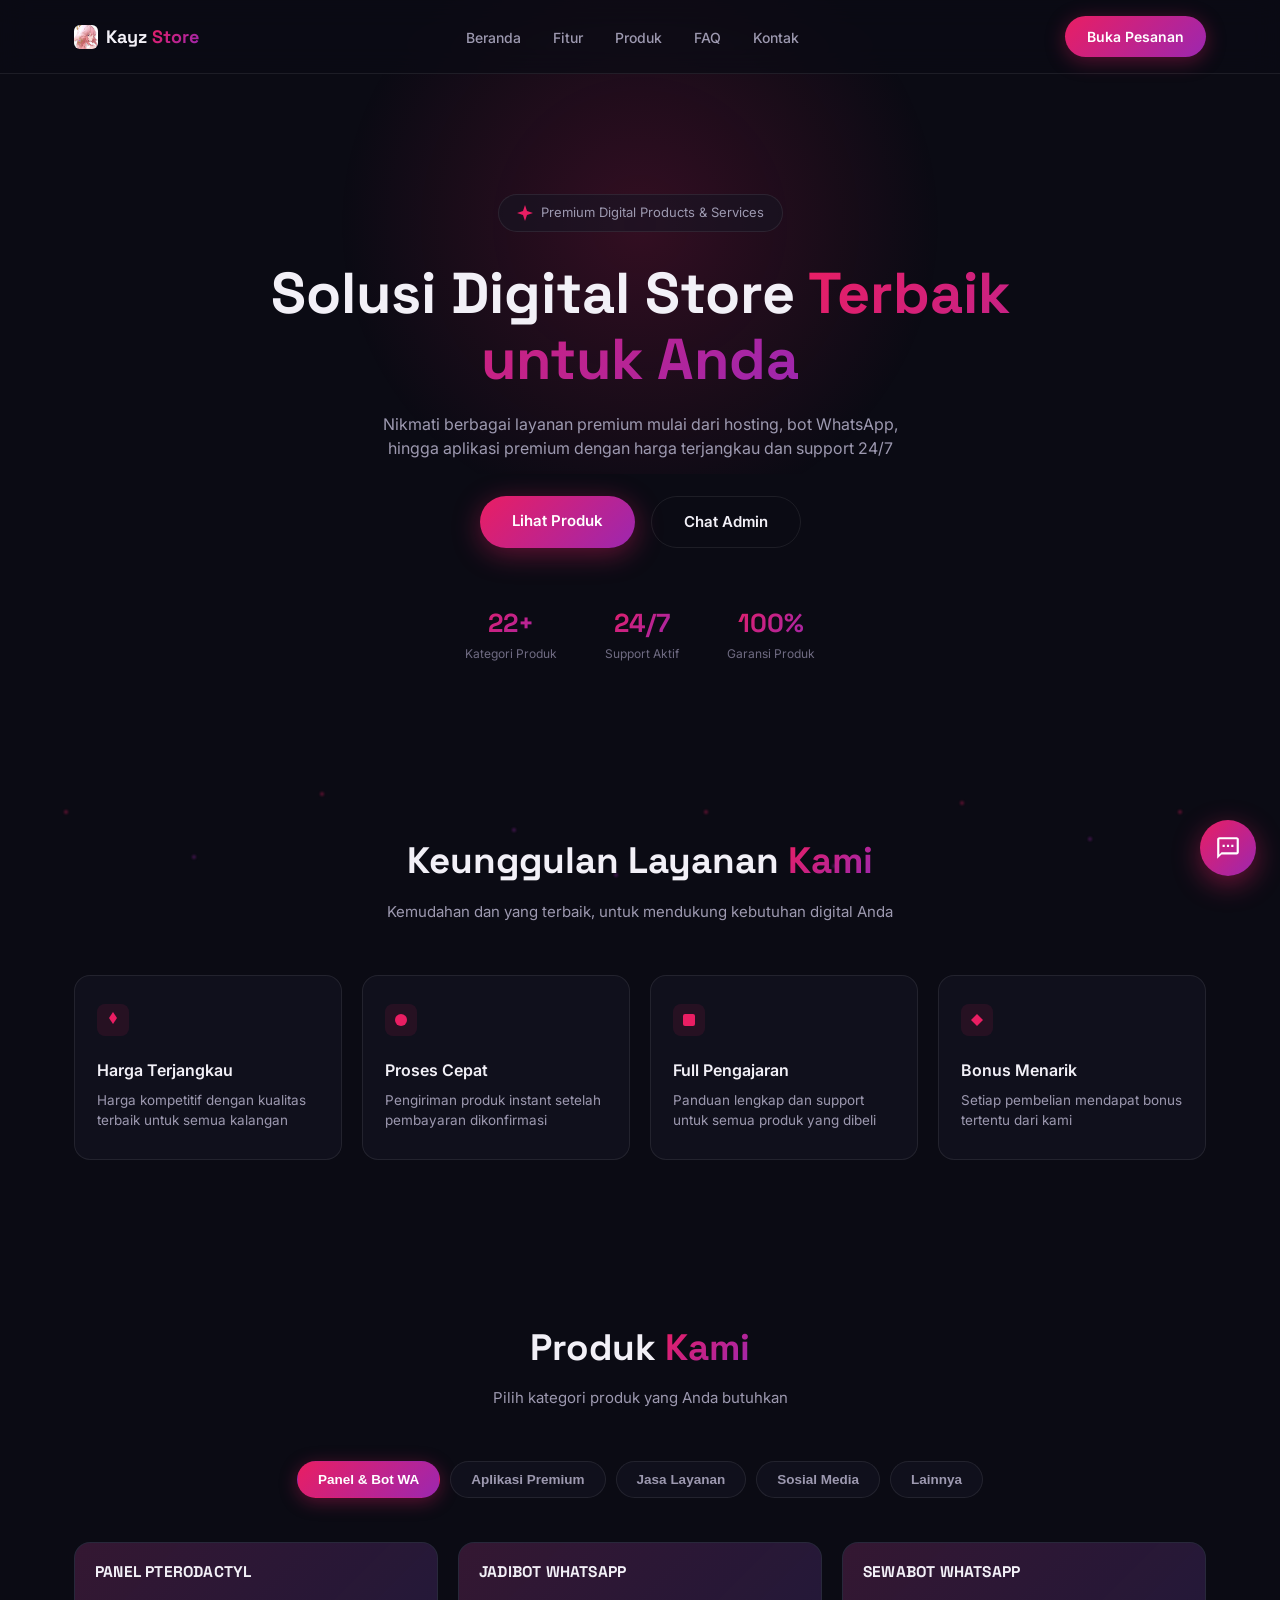
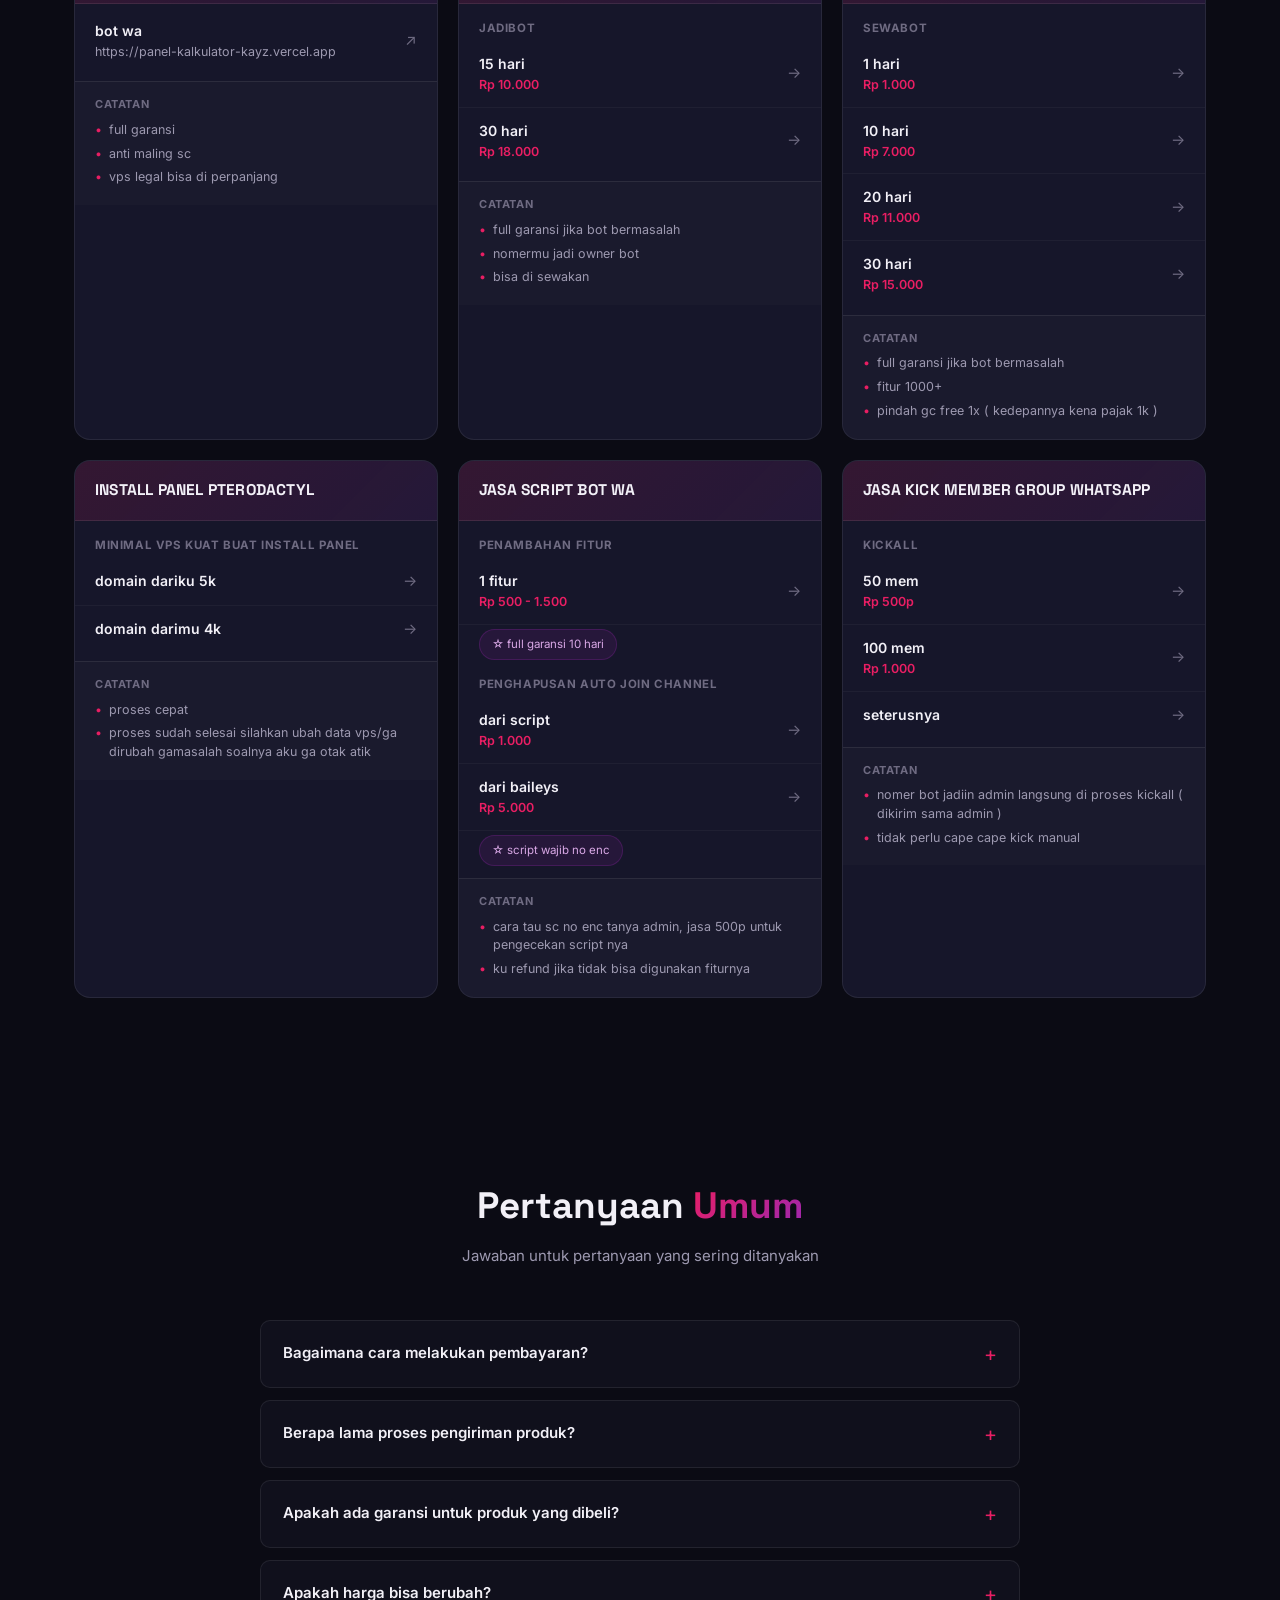
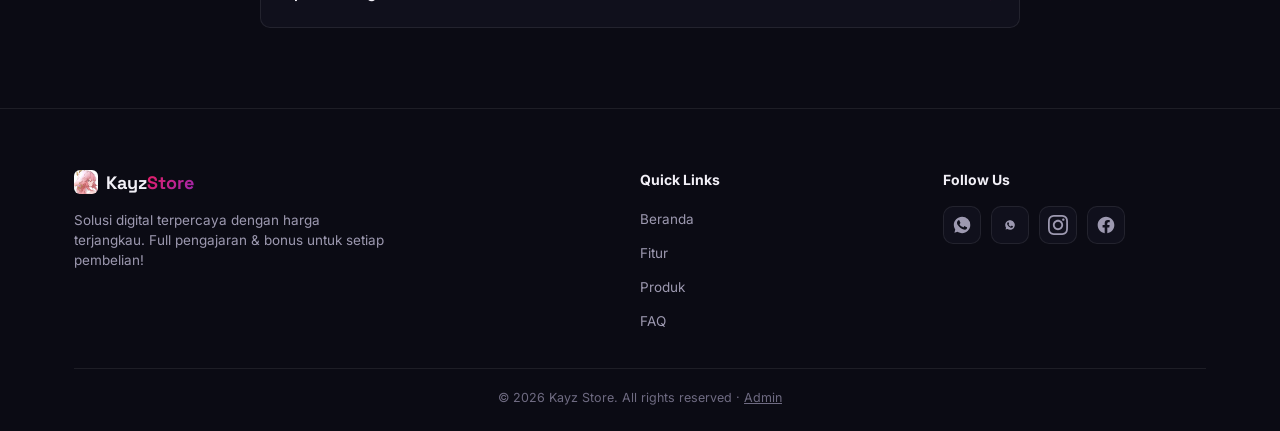
==== commit da13c3ee: "Add files via upload" ====
--- a/index.html
+++ b/index.html
@@ -7,7 +7,7 @@
     <link rel="stylesheet" href="style.css">
     <link rel="preconnect" href="https://fonts.googleapis.com">
     <link rel="preconnect" href="https://fonts.gstatic.com" crossorigin>
-    <link href="https://fonts.googleapis.com/css2?family=Inter:wght@300;400;500;600;700;800&display=swap" rel="stylesheet">
+    <link href="https://fonts.googleapis.com/css2?family=Inter:wght@300;400;500;600;700;800&family=Space+Grotesk:wght@500;600;700&display=swap" rel="stylesheet">
 </head>
 <body>
     <!-- Animated Background Particles -->
@@ -24,7 +24,7 @@
         <div class="particle"></div>
     </div>
 
-    <!-- Navigation --> 
+    <!-- Navigation -->
     <nav class="navbar">
         <div class="container">
             <div class="nav-content">
@@ -49,6 +49,7 @@
                     <li><a href="#kontak">Kontak</a></li>
                 </ul>
                 <a href="#produk" class="btn-primary">Buka Pesanan</a>
+                <button class="nav-toggle" aria-label="Menu"><span></span><span></span><span></span></button>
             </div>
         </div>
     </nav>
@@ -67,10 +68,18 @@
                     Solusi Digital Store <span class="gradient-text">Terbaik untuk Anda</span>
                 </h1>
                 <p class="hero-description">
-                    Nikmati berbagai layanan premium mulai dari hosting, bot WhatsApp, 
+                    Nikmati berbagai layanan premium mulai dari hosting, bot WhatsApp,
                     hingga aplikasi premium dengan harga terjangkau dan support 24/7
                 </p>
-                <a href="#produk" class="btn-hero">Lihat Produk</a>
+                <div class="hero-actions">
+                    <a href="#produk" class="btn-hero">Lihat Produk</a>
+                    <a href="https://wa.me/6285126053305" target="_blank" class="btn-hero-outline" id="chatAdminBtn">Chat Admin</a>
+                </div>
+                <div class="hero-stats">
+                    <div class="hero-stat"><span class="hero-stat-num">22+</span><span class="hero-stat-label">Kategori Produk</span></div>
+                    <div class="hero-stat"><span class="hero-stat-num">24/7</span><span class="hero-stat-label">Support Aktif</span></div>
+                    <div class="hero-stat"><span class="hero-stat-num">100%</span><span class="hero-stat-label">Garansi Produk</span></div>
+                </div>
             </div>
         </div>
     </section>
@@ -134,441 +143,8 @@
                 <h2>Produk <span class="gradient-text">Kami</span></h2>
                 <p>Pilih kategori produk yang Anda butuhkan</p>
             </div>
-            <div class="package-tabs">
-                <button class="tab-btn active" data-tab="panel">Panel Hosting</button>
-                <button class="tab-btn" data-tab="jasaedit">Jasa Edit AM</button>
-                <button class="tab-btn" data-tab="jasahd">Jasa HD</button>
-                <button class="tab-btn" data-tab="nomer">Nomer Kosong WA</button>
-                <button class="tab-btn" data-tab="jadibot">Jadibot WA</button>
-                <button class="tab-btn" data-tab="sewabot">Sewa Bot WA</button>
-                <button class="tab-btn" data-tab="aplikasi">Aplikasi Premium</button>
-            </div>
-
-            <!-- Panel Hosting Content -->
-            <div id="content-panel" class="tab-content active">
-                <div class="packages-grid">
-                    <div class="package-card">
-                        <div class="package-header">
-                            <h3>Panel Hosting Pterodactyl Private</h3>
-                        </div>
-                        <div class="product-list">
-                            <div class="product-item" onclick="openWhatsAppGroup()">
-                                <div class="product-info">
-                                    <h4>RAM 3GB</h4>
-                                    <p>Rp 4.500</p>
-                                </div>
-                                <span class="product-arrow">→</span>
-                            </div>
-                            <div class="product-item" onclick="openWhatsAppGroup()">
-                                <div class="product-info">
-                                    <h4>RAM 4GB</h4>
-                                    <p>Rp 6.000</p>
-                                </div>
-                                <span class="product-arrow">→</span>
-                            </div>
-                            <div class="product-item" onclick="openWhatsAppGroup()">
-                                <div class="product-info">
-                                    <h4>RAM 5GB</h4>
-                                    <p>Rp 7.500</p>
-                                </div>
-                                <span class="product-arrow">→</span>
-                            </div>
-                            <div class="product-item" onclick="openWhatsAppGroup()">
-                                <div class="product-info">
-                                    <h4>RAM 6GB</h4>
-                                    <p>Rp 9.000</p>
-                                </div>
-                                <span class="product-arrow">→</span>
-                            </div>
-                            <div class="product-item" onclick="openWhatsAppGroup()">
-                                <div class="product-info">
-                                    <h4>RAM 7GB</h4>
-                                    <p>Rp 10.500</p>
-                                </div>
-                                <span class="product-arrow">→</span>
-                            </div>
-                            <div class="product-item" onclick="openWhatsAppGroup()">
-                                <div class="product-info">
-                                    <h4>RAM 8GB</h4>
-                                    <p>Rp 12.000</p>
-                                </div>
-                                <span class="product-arrow">→</span>
-                            </div>
-                            <div class="product-item" onclick="openWhatsAppGroup()">
-                                <div class="product-info">
-                                    <h4>RAM 9GB</h4>
-                                    <p>Rp 13.500</p>
-                                </div>
-                                <span class="product-arrow">→</span>
-                            </div>
-                            <div class="product-item" onclick="openWhatsAppGroup()">
-                                <div class="product-info">
-                                    <h4>RAM 10GB</h4>
-                                    <p>Rp 15.000</p>
-                                </div>
-                                <span class="product-arrow">→</span>
-                            </div>
-                        </div>
-                    </div>
-                </div>
-            </div>
-
-            <!-- Jasa Edit AM Content -->
-            <div id="content-jasaedit" class="tab-content">
-                <div class="packages-grid">
-                    <div class="package-card">
-                        <div class="package-header">
-                            <h3>Jasa Edit AM ( Preset Dari Lu )</h3>
-                        </div>
-                        <div class="product-list">
-                            <div class="product-item" onclick="openWhatsAppGroup()">
-                                <div class="product-info">
-                                    <h4>Konsep Sendiri</h4>
-                                    <p>Rp 2.000 - 5.000</p>
-                                </div>
-                                <span class="product-arrow">→</span>
-                            </div>
-                            <div class="product-item" onclick="openWhatsAppGroup()">
-                                <div class="product-info">
-                                    <h4>Konsep Collab</h4>
-                                    <p>Rp 4.000 - 10.000</p>
-                                </div>
-                                <span class="product-arrow">→</span>
-                            </div>
-                        </div>
-                    </div>
-                </div>
-            </div>
-
-            <!-- Jasa HD Content -->
-            <div id="content-jasahd" class="tab-content">
-                <div class="packages-grid">
-                    <div class="package-card">
-                        <div class="package-header">
-                            <h3>Jasa HD</h3>
-                        </div>
-                        <div class="product-list">
-                            <div class="product-item" onclick="openWhatsAppGroup()">
-                                <div class="product-info">
-                                    <h4>Foto</h4>
-                                    <p>500P</p>
-                                </div>
-                                <span class="product-arrow">→</span>
-                            </div>
-                            <div class="product-item" onclick="openWhatsAppGroup()">
-                                <div class="product-info">
-                                    <h4>Super HD</h4>
-                                    <p>1.000P</p>
-                                </div>
-                                <span class="product-arrow">→</span>
-                            </div>
-                            <div class="product-item" onclick="openWhatsAppGroup()">
-                                <div class="product-info">
-                                    <h4>Video</h4>
-                                    <p>1.000P</p>
-                                </div>
-                                <span class="product-arrow">→</span>
-                            </div>
-                        </div>
-                    </div>
-                </div>
-            </div>
-
-            <!-- Nomer Kosong WA Content -->
-            <div id="content-nomer" class="tab-content">
-                <div class="packages-grid">
-                    <div class="package-card">
-                        <div class="package-header">
-                            <h3>Nomer Kosong WhatsApp</h3>
-                        </div>
-                        <div class="product-list">
-                            <div class="product-item" onclick="openWhatsAppGroup()">
-                                <div class="product-info">
-                                    <h4>1 Nomer</h4>
-                                    <p>Rp 5.000</p>
-                                </div>
-                                <span class="product-arrow">→</span>
-                            </div>
-                            <div class="product-item" onclick="openWhatsAppGroup()">
-                                <div class="product-info">
-                                    <h4>2 Nomer</h4>
-                                    <p>Rp 9.000</p>
-                                </div>
-                                <span class="product-arrow">→</span>
-                            </div>
-                        </div>
-                    </div>
-                </div>
-            </div>
-
-            <!-- Jadibot WA Content -->
-            <div id="content-jadibot" class="tab-content">
-                <div class="packages-grid">
-                    <div class="package-card">
-                        <div class="package-header">
-                            <h3>Jadibot WhatsApp</h3>
-                        </div>
-                        <div class="product-list">
-                            <div class="product-item" onclick="openWhatsAppGroup()">
-                                <div class="product-info">
-                                    <h4>15 Hari</h4>
-                                    <p>Rp 10.000</p>
-                                </div>
-                                <span class="product-arrow">→</span>
-                            </div>
-                            <div class="product-item" onclick="openWhatsAppGroup()">
-                                <div class="product-info">
-                                    <h4>30 Hari</h4>
-                                    <p>Rp 18.000</p>
-                                </div>
-                                <span class="product-arrow">→</span>
-                            </div>
-                        </div>
-                    </div>
-                </div>
-            </div>
-
-            <!-- Sewa Bot WA Content -->
-            <div id="content-sewabot" class="tab-content">
-                <div class="packages-grid">
-                    <div class="package-card">
-                        <div class="package-header">
-                            <h3>Sewa Bot WhatsApp</h3>
-                        </div>
-                        <div class="product-list">
-                            <div class="product-item" onclick="openWhatsAppGroup()">
-                                <div class="product-info">
-                                    <h4>1 Hari</h4>
-                                    <p>Rp 1.000</p>
-                                </div>
-                                <span class="product-arrow">→</span>
-                            </div>
-                            <div class="product-item" onclick="openWhatsAppGroup()">
-                                <div class="product-info">
-                                    <h4>10 Hari</h4>
-                                    <p>Rp 7.000</p>
-                                </div>
-                                <span class="product-arrow">→</span>
-                            </div>
-                            <div class="product-item" onclick="openWhatsAppGroup()">
-                                <div class="product-info">
-                                    <h4>20 Hari</h4>
-                                    <p>Rp 11.000</p>
-                                </div>
-                                <span class="product-arrow">→</span>
-                            </div>
-                            <div class="product-item" onclick="openWhatsAppGroup()">
-                                <div class="product-info">
-                                    <h4>30 Hari</h4>
-                                    <p>Rp 15.000</p>
-                                </div>
-                                <span class="product-arrow">→</span>
-                            </div>
-                        </div>
-                    </div>
-                </div>
-            </div>
-
-            <!-- Aplikasi Premium Content -->
-            <div id="content-aplikasi" class="tab-content">
-                <div class="packages-grid">
-                    <div class="package-card">
-                        <div class="package-header">
-                            <h3>Aplikasi Premium</h3>
-                        </div>
-                        <div class="product-list" style="grid-template-columns: 1fr 1fr;">
-                            <div class="product-item" onclick="openWhatsAppGroup()">
-                                <div class="product-info">
-                                    <h4>AM</h4>
-                                    <p>Mulai Rp 2.000</p>
-                                </div>
-                                <span class="product-arrow">→</span>
-                            </div>
-                            <div class="product-item" onclick="openWhatsAppGroup()">
-                                <div class="product-info">
-                                    <h4>App Musik</h4>
-                                </div>
-                                <span class="product-arrow">→</span>
-                            </div>
-                            <div class="product-item" onclick="openWhatsAppGroup()">
-                                <div class="product-info">
-                                    <h4>BStation</h4>
-                                </div>
-                                <span class="product-arrow">→</span>
-                            </div>
-                            <div class="product-item" onclick="openWhatsAppGroup()">
-                                <div class="product-info">
-                                    <h4>Canva</h4>
-                                    <p>Mulai Rp 1.500</p>
-                                </div>
-                                <span class="product-arrow">→</span>
-                            </div>
-                            <div class="product-item" onclick="openWhatsAppGroup()">
-                                <div class="product-info">
-                                    <h4>CapCut</h4>
-                                    <p>Mulai Rp 10.000</p>
-                                </div>
-                                <span class="product-arrow">→</span>
-                            </div>
-                            <div class="product-item" onclick="openWhatsAppGroup()">
-                                <div class="product-info">
-                                    <h4>ChatGPT</h4>
-                                    <p>Mulai Rp 12.000</p>
-                                </div>
-                                <span class="product-arrow">→</span>
-                            </div>
-                            <div class="product-item" onclick="openWhatsAppGroup()">
-                                <div class="product-info">
-                                    <h4>Fizzo</h4>
-                                </div>
-                                <span class="product-arrow">→</span>
-                            </div>
-                            <div class="product-item" onclick="openWhatsAppGroup()">
-                                <div class="product-info">
-                                    <h4>Gemini</h4>
-                                </div>
-                                <span class="product-arrow">→</span>
-                            </div>
-                            <div class="product-item" onclick="openWhatsAppGroup()">
-                                <div class="product-info">
-                                    <h4>Get Contact</h4>
-                                </div>
-                                <span class="product-arrow">→</span>
-                            </div>
-                            <div class="product-item" onclick="openWhatsAppGroup()">
-                                <div class="product-info">
-                                    <h4>Ibis Paint</h4>
-                                </div>
-                                <span class="product-arrow">→</span>
-                            </div>
-                            <div class="product-item" onclick="openWhatsAppGroup()">
-                                <div class="product-info">
-                                    <h4>iQiyi</h4>
-                                </div>
-                                <span class="product-arrow">→</span>
-                            </div>
-                            <div class="product-item" onclick="openWhatsAppGroup()">
-                                <div class="product-info">
-                                    <h4>Lightroom</h4>
-                                </div>
-                                <span class="product-arrow">→</span>
-                            </div>
-                            <div class="product-item" onclick="openWhatsAppGroup()">
-                                <div class="product-info">
-                                    <h4>Loklok</h4>
-                                </div>
-                                <span class="product-arrow">→</span>
-                            </div>
-                            <div class="product-item" onclick="openWhatsAppGroup()">
-                                <div class="product-info">
-                                    <h4>MangoTV</h4>
-                                </div>
-                                <span class="product-arrow">→</span>
-                            </div>
-                            <div class="product-item" onclick="openWhatsAppGroup()">
-                                <div class="product-info">
-                                    <h4>Meitu</h4>
-                                </div>
-                                <span class="product-arrow">→</span>
-                            </div>
-                            <div class="product-item" onclick="openWhatsAppGroup()">
-                                <div class="product-info">
-                                    <h4>Melolo</h4>
-                                </div>
-                                <span class="product-arrow">→</span>
-                            </div>
-                            <div class="product-item" onclick="openWhatsAppGroup()">
-                                <div class="product-info">
-                                    <h4>Microsoft</h4>
-                                </div>
-                                <span class="product-arrow">→</span>
-                            </div>
-                            <div class="product-item" onclick="openWhatsAppGroup()">
-                                <div class="product-info">
-                                    <h4>Netflix</h4>
-                                </div>
-                                <span class="product-arrow">→</span>
-                            </div>
-                            <div class="product-item" onclick="openWhatsAppGroup()">
-                                <div class="product-info">
-                                    <h4>Picsart</h4>
-                                </div>
-                                <span class="product-arrow">→</span>
-                            </div>
-                            <div class="product-item" onclick="openWhatsAppGroup()">
-                                <div class="product-info">
-                                    <h4>Prime</h4>
-                                </div>
-                                <span class="product-arrow">→</span>
-                            </div>
-                            <div class="product-item" onclick="openWhatsAppGroup()">
-                                <div class="product-info">
-                                    <h4>Remini</h4>
-                                </div>
-                                <span class="product-arrow">→</span>
-                            </div>
-                            <div class="product-item" onclick="openWhatsAppGroup()">
-                                <div class="product-info">
-                                    <h4>Spotify</h4>
-                                    <p>Mulai Rp 17.000</p>
-                                </div>
-                                <span class="product-arrow">→</span>
-                            </div>
-                            <div class="product-item" onclick="openWhatsAppGroup()">
-                                <div class="product-info">
-                                    <h4>Vidio</h4>
-                                </div>
-                                <span class="product-arrow">→</span>
-                            </div>
-                            <div class="product-item" onclick="openWhatsAppGroup()">
-                                <div class="product-info">
-                                    <h4>Viu</h4>
-                                    <p>Mulai Rp 2.000</p>
-                                </div>
-                                <span class="product-arrow">→</span>
-                            </div>
-                            <div class="product-item" onclick="openWhatsAppGroup()">
-                                <div class="product-info">
-                                    <h4>VPN</h4>
-                                </div>
-                                <span class="product-arrow">→</span>
-                            </div>
-                            <div class="product-item" onclick="openWhatsAppGroup()">
-                                <div class="product-info">
-                                    <h4>WeTV</h4>
-                                </div>
-                                <span class="product-arrow">→</span>
-                            </div>
-                            <div class="product-item" onclick="openWhatsAppGroup()">
-                                <div class="product-info">
-                                    <h4>Wibuku</h4>
-                                </div>
-                                <span class="product-arrow">→</span>
-                            </div>
-                            <div class="product-item" onclick="openWhatsAppGroup()">
-                                <div class="product-info">
-                                    <h4>Wink</h4>
-                                    <p>Mulai Rp 3.000</p>
-                                </div>
-                                <span class="product-arrow">→</span>
-                            </div>
-                            <div class="product-item" onclick="openWhatsAppGroup()">
-                                <div class="product-info">
-                                    <h4>YouTube</h4>
-                                    <p>Mulai Rp 2.000</p>
-                                </div>
-                                <span class="product-arrow">→</span>
-                            </div>
-                            <div class="product-item" onclick="openWhatsAppGroup()">
-                                <div class="product-info">
-                                    <h4>Zoom</h4>
-                                </div>
-                                <span class="product-arrow">→</span>
-                            </div>
-                        </div>
-                    </div>
-                </div>
-            </div>
+            <div class="package-tabs" id="packageTabs"></div>
+            <div id="packageContents"></div>
         </div>
     </section>
 
@@ -586,7 +162,7 @@
                         <span class="faq-icon">+</span>
                     </div>
                     <div class="faq-answer">
-                        <p>Pilih produk yang Anda inginkan, kemudian pilih metode pembayaran DANA atau QRIS. Setelah transfer, konfirmasi ke admin untuk proses lebih lanjut.</p>
+                        <p>Pilih produk yang Anda inginkan, lalu klik untuk menghubungi admin via WhatsApp. Admin akan membantu proses pembayaran dan konfirmasi.</p>
                     </div>
                 </div>
                 <div class="faq-item">
@@ -604,7 +180,16 @@
                         <span class="faq-icon">+</span>
                     </div>
                     <div class="faq-answer">
-                        <p>Ya, semua produk kami bergaransi. Jika ada masalah, hubungi admin kami untuk mendapatkan bantuan atau penggantian.</p>
+                        <p>Ya, sebagian besar produk kami bergaransi sesuai ketentuan masing-masing kategori. Cek catatan pada tiap produk atau tanyakan langsung ke admin.</p>
+                    </div>
+                </div>
+                <div class="faq-item">
+                    <div class="faq-question">
+                        <h3>Apakah harga bisa berubah?</h3>
+                        <span class="faq-icon">+</span>
+                    </div>
+                    <div class="faq-answer">
+                        <p>Harga dapat berubah sewaktu-waktu tergantung produk, terutama untuk layanan sosial media. Konfirmasi harga terbaru ke admin sebelum order.</p>
                     </div>
                 </div>
             </div>
@@ -643,24 +228,22 @@
                 <div class="footer-social">
                     <h4>Follow Us</h4>
                     <div class="social-icons">
-                        <a href="https://chat.whatsapp.com/I9DUXOoc1FvH24FId8faBN?s=cl&p=a&mlu=0&ilr=0"
-   target="_blank"
-   aria-label="WhatsApp Group">
-    <svg width="20" height="20" viewBox="0 0 24 24" fill="currentColor">
-        <path d="M17.472 14.382c-.297-.149-1.758-.867-2.03-.967-.273-.099-.471-.148-.67.15-.197.297-.767.966-.94 1.164-.173.199-.347.223-.644.075-.297-.15-1.255-.463-2.39-1.475-.883-.788-1.48-1.761-1.653-2.059-.173-.297-.018-.458.13-.606.134-.133.298-.347.446-.52.149-.174.198-.298.298-.497.099-.198.05-.371-.025-.52-.075-.149-.669-1.612-.916-2.207-.242-.579-.487-.5-.669-.51-.173-.008-.371-.01-.57-.01-.198 0-.52.074-.792.372-.272.297-1.04 1.016-1.04 2.479 0 1.462 1.065 2.875 1.213 3.074.149.198 2.096 3.2 5.077 4.487.709.306 1.262.489 1.694.625.712.227 1.36.195 1.871.118.571-.085 1.758-.719 2.006-1.413.248-.694.248-1.289.173-1.413-.074-.124-.272-.198-.57-.347m-5.421 7.403h-.004a9.87 9.87 0 01-5.031-1.378l-.361-.214-3.741.982.998-3.648-.235-.374a9.86 9.86 0 01-1.51-5.26c.001-5.45 4.436-9.884 9.888-9.884 2.64 0 5.122 1.03 6.988 2.898a9.825 9.825 0 012.893 6.994c-.003 5.45-4.437 9.884-9.885 9.884"/>
-    </svg>
-</a>
-                        <a href="https://whatsapp.com/channel/0029Vb7Em7NJf05UUeH4sx1y" target="_blank" aria-label="WhatsApp Channel">
+                        <a href="https://chat.whatsapp.com/I9DUXOoc1FvH24FId8faBN?s=cl&p=a&mlu=0&ilr=0" target="_blank" aria-label="WhatsApp Group" id="waGroupLink">
+                            <svg width="20" height="20" viewBox="0 0 24 24" fill="currentColor">
+                                <path d="M17.472 14.382c-.297-.149-1.758-.867-2.03-.967-.273-.099-.471-.148-.67.15-.197.297-.767.966-.94 1.164-.173.199-.347.223-.644.075-.297-.15-1.255-.463-2.39-1.475-.883-.788-1.48-1.761-1.653-2.059-.173-.297-.018-.458.13-.606.134-.133.298-.347.446-.52.149-.174.198-.298.298-.497.099-.198.05-.371-.025-.52-.075-.149-.669-1.612-.916-2.207-.242-.579-.487-.5-.669-.51-.173-.008-.371-.01-.57-.01-.198 0-.52.074-.792.372-.272.297-1.04 1.016-1.04 2.479 0 1.462 1.065 2.875 1.213 3.074.149.198 2.096 3.2 5.077 4.487.709.306 1.262.489 1.694.625.712.227 1.36.195 1.871.118.571-.085 1.758-.719 2.006-1.413.248-.694.248-1.289.173-1.413-.074-.124-.272-.198-.57-.347m-5.421 7.403h-.004a9.87 9.87 0 01-5.031-1.378l-.361-.214-3.741.982.998-3.648-.235-.374a9.86 9.86 0 01-1.51-5.26c.001-5.45 4.436-9.884 9.888-9.884 2.64 0 5.122 1.03 6.988 2.898a9.825 9.825 0 012.893 6.994c-.003 5.45-4.437 9.884-9.885 9.884"/>
+                            </svg>
+                        </a>
+                        <a href="https://whatsapp.com/channel/0029Vb7Em7NJf05UUeH4sx1y" target="_blank" aria-label="WhatsApp Channel" id="waChannelLink">
                             <svg width="20" height="20" viewBox="0 0 24 24" fill="currentColor">
                                 <path d="M12.031 6.172c-3.181 0-5.767 2.586-5.768 5.766-.001 1.298.38 2.27 1.019 3.287l-.582 2.128 2.182-.573c.99.588 1.945.94 3.14.94 3.181 0 5.767-2.587 5.768-5.766.001-3.187-2.567-5.782-5.759-5.782zm3.397 8.24c-.144.407-.834.834-1.163.882-.298.043-.674.061-1.086-.068-.25-.079-.573-.185-.985-.362-1.733-.749-2.865-2.492-2.951-2.607-.086-.116-.706-.938-.706-1.79 0-.851.446-1.269.604-1.443.159-.174.346-.217.462-.217.116 0 .231.001.332.006.106.005.249-.04.39.298.144.347.489 1.198.531 1.285.043.087.072.19.014.306-.058.116-.086.188-.173.29-.086.101-.181.226-.259.303-.086.087-.176.181-.076.354.101.174.448.74.962 1.198.66.589 1.217.771 1.39.858.174.087.276.072.377-.043.101-.116.435-.508.551-.682.116-.174.231-.145.39-.087.159.058 1.011.477 1.184.564.174.087.29.13.332.203.043.072.043.42-.101.827z"/>
                             </svg>
                         </a>
-                        <a href="https://www.instagram.com/kayz1y7?igsh=YW1jcndnd2J0ajhm" target="_blank" aria-label="Instagram">
+                        <a href="https://www.instagram.com/kayzsthah?igsh=YW1jcndnd2J0ajhm" target="_blank" aria-label="Instagram" id="igLink">
                             <svg width="20" height="20" viewBox="0 0 24 24" fill="currentColor">
                                 <path d="M12 0C8.74 0 8.333.015 7.053.072 5.775.132 4.905.333 4.14.63c-.789.306-1.459.717-2.126 1.384S.935 3.35.63 4.14C.333 4.905.131 5.775.072 7.053.012 8.333 0 8.74 0 12s.015 3.667.072 4.947c.06 1.277.261 2.148.558 2.913.306.788.717 1.459 1.384 2.126.667.666 1.336 1.079 2.126 1.384.766.296 1.636.499 2.913.558C8.333 23.988 8.74 24 12 24s3.667-.015 4.947-.072c1.277-.06 2.148-.262 2.913-.558.788-.306 1.459-.718 2.126-1.384.666-.667 1.079-1.335 1.384-2.126.296-.765.499-1.636.558-2.913.06-1.28.072-1.687.072-4.947s-.015-3.667-.072-4.947c-.06-1.277-.262-2.149-.558-2.913-.306-.789-.718-1.459-1.384-2.126C21.319 1.347 20.651.935 19.86.63c-.765-.297-1.636-.499-2.913-.558C15.667.012 15.26 0 12 0zm0 2.16c3.203 0 3.585.016 4.85.071 1.17.055 1.805.249 2.227.415.562.217.96.477 1.382.896.419.42.679.819.896 1.381.164.422.36 1.057.413 2.227.057 1.266.07 1.646.07 4.85s-.015 3.585-.074 4.85c-.061 1.17-.256 1.805-.421 2.227-.224.562-.479.96-.899 1.382-.419.419-.824.679-1.38.896-.42.164-1.065.36-2.235.413-1.274.057-1.649.07-4.859.07-3.211 0-3.586-.015-4.859-.074-1.171-.061-1.816-.256-2.236-.421-.569-.224-.96-.479-1.379-.899-.421-.419-.69-.824-.9-1.38-.165-.42-.359-1.065-.42-2.235-.045-1.26-.061-1.649-.061-4.844 0-3.196.016-3.586.061-4.861.061-1.17.255-1.814.42-2.234.21-.57.479-.96.9-1.381.419-.419.81-.689 1.379-.898.42-.166 1.051-.361 2.221-.421 1.275-.045 1.65-.06 4.859-.06l.045.03zm0 3.678c-3.405 0-6.162 2.76-6.162 6.162 0 3.405 2.76 6.162 6.162 6.162 3.405 0 6.162-2.76 6.162-6.162 0-3.405-2.76-6.162-6.162-6.162zM12 16c-2.21 0-4-1.79-4-4s1.79-4 4-4 4 1.79 4 4-1.79 4-4 4zm7.846-10.405c0 .795-.646 1.44-1.44 1.44-.795 0-1.44-.646-1.44-1.44 0-.794.646-1.439 1.44-1.439.793-.001 1.44.645 1.44 1.439z"/>
                             </svg>
                         </a>
-                        <a href="https://www.facebook.com/share/1BV1NqNZXT/" target="_blank" aria-label="Facebook">
+                        <a href="https://www.facebook.com/share/1BV1NqNZXT/" target="_blank" aria-label="Facebook" id="fbLink">
                             <svg width="20" height="20" viewBox="0 0 24 24" fill="currentColor">
                                 <path d="M22 12c0-5.523-4.477-10-10-10S2 6.477 2 12c0 4.991 3.657 9.128 8.438 9.878v-6.987h-2.54V12h2.54V9.797c0-2.506 1.492-3.89 3.777-3.89 1.094 0 2.238.195 2.238.195v2.46h-1.26c-1.243 0-1.63.771-1.63 1.562V12h2.773l-.443 2.891h-2.33v6.987C18.343 21.128 22 16.991 22 12z"/>
                             </svg>
@@ -669,43 +252,35 @@
                 </div>
             </div>
             <div class="footer-bottom">
-                <p>&copy; 2026 Kayz Store. All rights reserved</p>
+                <p>&copy; 2026 Kayz Store. All rights reserved · <a href="admin.html" class="admin-link">Admin</a></p>
             </div>
         </div>
     </footer>
 
     <!-- Payment Modal -->
     <div id="paymentModal" class="modal">
-    <div class="modal-content">
-        <span class="modal-close" onclick="closePaymentModal()">&times;</span>
-
-        <div class="modal-header">
-            <h3 id="productName">Nama Produk</h3>
-            <p>Silakan hubungi kami untuk melanjutkan</p>
-        </div>
-
-        <!-- Tombol WhatsApp saja -->
-        <a
-            href="https://wa.me/6285142017734"
-            target="_blank"
-            class="whatsapp-btn"
-            style="margin-top:20px;"
-        >
-            💬 Hubungi via WhatsApp
-        </a>
-    </div> 
-</div>
+        <div class="modal-content">
+            <span class="modal-close" onclick="closePaymentModal()">&times;</span>
+            <div class="modal-header">
+                <h3 id="productName">Nama Produk</h3>
+                <p id="productPrice">Silakan hubungi kami untuk melanjutkan</p>
+            </div>
+            <a id="waModalBtn" href="https://wa.me/6285126053305" target="_blank" class="whatsapp-btn" style="margin-top:20px;">
+                💬 Hubungi via WhatsApp
+            </a>
+        </div>
+    </div>
 
     <!-- Floating Chat Owner Button -->
     <div class="chat-owner-container">
         <div class="chat-options">
-            <a href="https://wa.me/6285142017734" target="_blank" class="chat-option whatsapp">
+            <a href="https://wa.me/6285126053305" target="_blank" class="chat-option whatsapp" id="floatWaBtn">
                 <svg viewBox="0 0 24 24">
                     <path d="M17.472 14.382c-.297-.149-1.758-.867-2.03-.967-.273-.099-.471-.148-.67.15-.197.297-.767.966-.94 1.164-.173.199-.347.223-.644.075-.297-.15-1.255-.463-2.39-1.475-.883-.788-1.48-1.761-1.653-2.059-.173-.297-.018-.458.13-.606.134-.133.298-.347.446-.52.149-.174.198-.298.298-.497.099-.198.05-.371-.025-.52-.075-.149-.669-1.612-.916-2.207-.242-.579-.487-.5-.669-.51-.173-.008-.371-.01-.57-.01-.198 0-.52.074-.792.372-.272.297-1.04 1.016-1.04 2.479 0 1.462 1.065 2.875 1.213 3.074.149.198 2.096 3.2 5.077 4.487.709.306 1.262.489 1.694.625.712.227 1.36.195 1.871.118.571-.085 1.758-.719 2.006-1.413.248-.694.248-1.289.173-1.413-.074-.124-.272-.198-.57-.347m-5.421 7.403h-.004a9.87 9.87 0 01-5.031-1.378l-.361-.214-3.741.982.998-3.648-.235-.374a9.86 9.86 0 01-1.51-5.26c.001-5.45 4.436-9.884 9.888-9.884 2.64 0 5.122 1.03 6.988 2.898a9.825 9.825 0 012.893 6.994c-.003 5.45-4.437 9.884-9.885 9.884m8.413-18.297A11.815 11.815 0 0012.05 0C5.495 0 .16 5.335.157 11.892c0 2.096.547 4.142 1.588 5.945L.057 24l6.305-1.654a11.882 11.882 0 005.683 1.448h.005c6.554 0 11.89-5.335 11.893-11.893a11.821 11.821 0 00-3.48-8.413Z"/>
                 </svg>
                 WhatsApp
             </a>
-            <a href="https://t.me/UsKayz" target="_blank" class="chat-option telegram">
+            <a href="https://t.me/UsKayz" target="_blank" class="chat-option telegram" id="floatTgBtn">
                 <svg viewBox="0 0 24 24">
                     <path d="M11.944 0A12 12 0 0 0 0 12a12 12 0 0 0 12 12 12 12 0 0 0 12-12A12 12 0 0 0 12 0a12 12 0 0 0-.056 0zm4.962 7.224c.1-.002.321.023.465.14a.506.506 0 0 1 .171.325c.016.093.036.306.02.472-.18 1.898-.962 6.502-1.36 8.627-.168.9-.499 1.201-.82 1.23-.696.065-1.225-.46-1.9-.902-1.056-.693-1.653-1.124-2.678-1.8-1.185-.78-.417-1.21.258-1.91.177-.184 3.247-2.977 3.307-3.23.007-.032.014-.15-.056-.212s-.174-.041-.249-.024c-.106.024-1.793 1.14-5.061 3.345-.48.33-.913.49-1.302.48-.428-.008-1.252-.241-1.865-.44-.752-.245-1.349-.374-1.297-.789.027-.216.325-.437.893-.663 3.498-1.524 5.83-2.529 6.998-3.014 3.332-1.386 4.025-1.627 4.476-1.635z"/>
                 </svg>
@@ -720,6 +295,7 @@
         </button>
     </div>
 
+    <script src="data.js"></script>
     <script src="script.js"></script>
 </body>
 </html>
--- a/style.css
+++ b/style.css
@@ -631,3 +631,146 @@
   .features-grid { grid-template-columns: 1fr; }
   .packages-grid { grid-template-columns: 1fr; }
 }
+
+/* ===== Admin link in footer ===== */
+.admin-link { color: var(--text-dimmer); text-decoration: underline; }
+.admin-link:hover { color: var(--pink); }
+
+/* ===== Admin Panel ===== */
+.admin-body {
+  min-height: 100vh;
+  display: flex;
+  align-items: center;
+  justify-content: center;
+  padding: 24px;
+}
+
+.admin-login-card {
+  background: var(--surface-solid);
+  border: 1px solid var(--border);
+  border-radius: var(--radius);
+  padding: 36px 32px;
+  width: 100%;
+  max-width: 380px;
+  text-align: center;
+}
+.admin-login-card h1 { font-family: 'Space Grotesk', sans-serif; font-size: 20px; margin-bottom: 6px; }
+.admin-login-card p { color: var(--text-dim); font-size: 13.5px; margin-bottom: 22px; }
+
+.admin-input {
+  width: 100%;
+  background: rgba(255,255,255,0.04);
+  border: 1px solid var(--border);
+  color: var(--text);
+  padding: 12px 14px;
+  border-radius: 10px;
+  font-size: 14px;
+  margin-bottom: 14px;
+  outline: none;
+  transition: border-color 0.2s;
+}
+.admin-input:focus { border-color: var(--pink); }
+
+.admin-btn {
+  width: 100%;
+  background: var(--gradient);
+  color: #fff;
+  border: none;
+  padding: 12px;
+  border-radius: 10px;
+  font-weight: 600;
+  font-size: 14px;
+  cursor: pointer;
+  transition: transform 0.15s;
+}
+.admin-btn:hover { transform: translateY(-1px); }
+.admin-btn.secondary { background: transparent; border: 1px solid var(--border); color: var(--text); }
+.admin-btn.danger { background: transparent; border: 1px solid rgba(244,67,54,0.4); color: #f26c6c; }
+
+.admin-error { color: #f26c6c; font-size: 13px; margin: -6px 0 14px; min-height: 16px; }
+
+.admin-note {
+  font-size: 12px;
+  color: var(--text-dimmer);
+  background: rgba(255,255,255,0.03);
+  border: 1px solid var(--border);
+  border-radius: 10px;
+  padding: 12px 14px;
+  margin-top: 18px;
+  text-align: left;
+  line-height: 1.5;
+}
+
+/* Dashboard layout */
+.admin-shell { display: none; max-width: 980px; margin: 0 auto; padding: 40px 24px 100px; }
+.admin-shell.active { display: block; }
+
+.admin-header {
+  display: flex;
+  align-items: center;
+  justify-content: space-between;
+  margin-bottom: 28px;
+  flex-wrap: wrap;
+  gap: 12px;
+}
+.admin-header h1 { font-family: 'Space Grotesk', sans-serif; font-size: 22px; }
+.admin-header-actions { display: flex; gap: 10px; }
+.admin-header-actions .admin-btn { width: auto; padding: 10px 18px; font-size: 13px; }
+
+.admin-status {
+  font-size: 13px;
+  padding: 10px 16px;
+  border-radius: 10px;
+  margin-bottom: 20px;
+  display: none;
+}
+.admin-status.show { display: block; }
+.admin-status.success { background: rgba(76,175,80,0.12); border: 1px solid rgba(76,175,80,0.3); color: #7fd88a; }
+
+.admin-section {
+  background: var(--surface-solid);
+  border: 1px solid var(--border);
+  border-radius: var(--radius);
+  padding: 24px;
+  margin-bottom: 20px;
+}
+.admin-section h2 {
+  font-family: 'Space Grotesk', sans-serif;
+  font-size: 16px;
+  margin-bottom: 18px;
+  padding-bottom: 12px;
+  border-bottom: 1px solid var(--border);
+}
+
+.admin-field { margin-bottom: 14px; }
+.admin-field label {
+  display: block;
+  font-size: 12.5px;
+  color: var(--text-dim);
+  margin-bottom: 6px;
+  font-weight: 600;
+}
+.admin-field-row { display: grid; grid-template-columns: repeat(auto-fit, minmax(220px, 1fr)); gap: 14px; }
+
+.admin-product-block { border: 1px solid var(--border); border-radius: 12px; padding: 16px; margin-bottom: 14px; }
+.admin-product-block h3 { font-size: 14px; margin-bottom: 12px; font-family: 'Space Grotesk', sans-serif; }
+.admin-item-row {
+  display: grid;
+  grid-template-columns: 1.4fr 1fr;
+  gap: 10px;
+  margin-bottom: 8px;
+  align-items: center;
+}
+.admin-item-row .admin-input { margin-bottom: 0; }
+.admin-item-tag { font-size: 12px; color: var(--text-dimmer); margin: 8px 0; }
+
+.admin-category-toggle {
+  cursor: pointer;
+  display: flex;
+  align-items: center;
+  justify-content: space-between;
+}
+.admin-category-toggle .admin-arrow { transition: transform 0.2s; color: var(--pink); }
+.admin-category-body { display: none; margin-top: 16px; }
+.admin-category-body.open { display: block; }
+.admin-category-toggle.open .admin-arrow { transform: rotate(90deg); }
